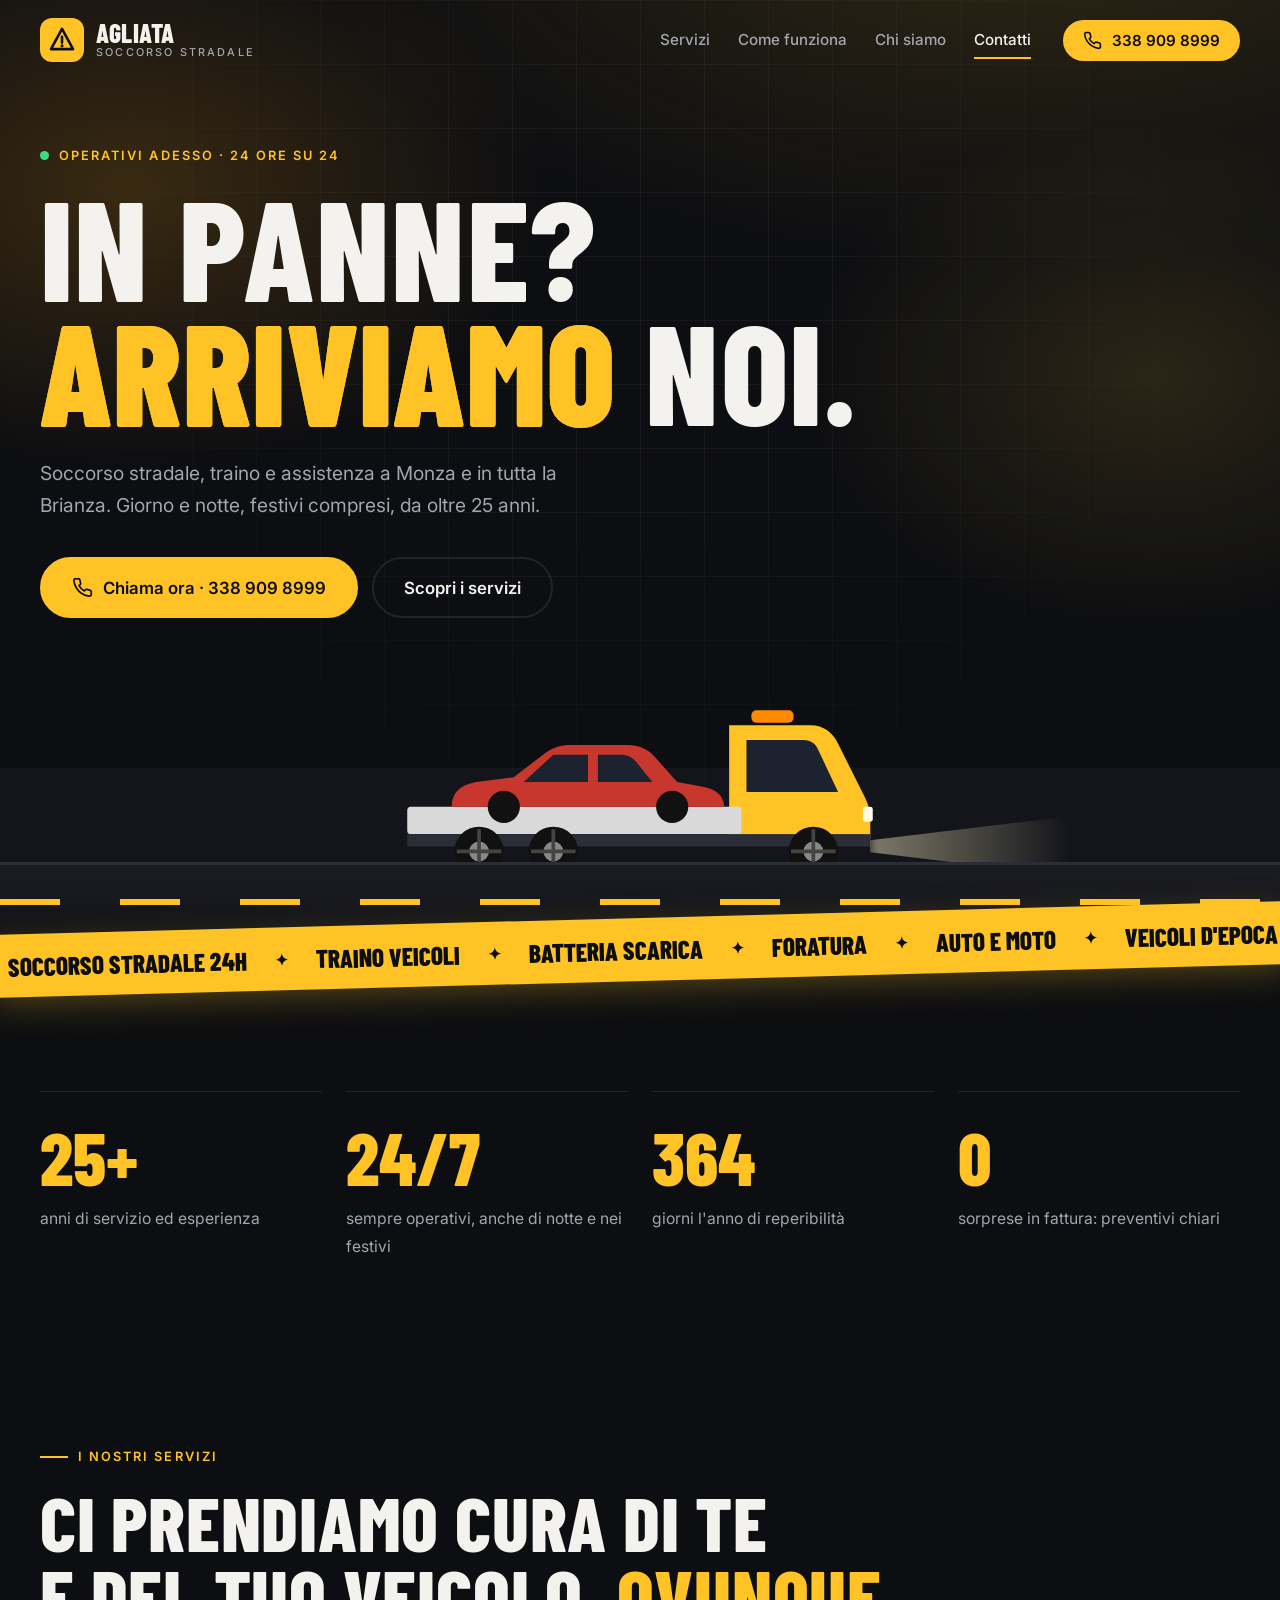
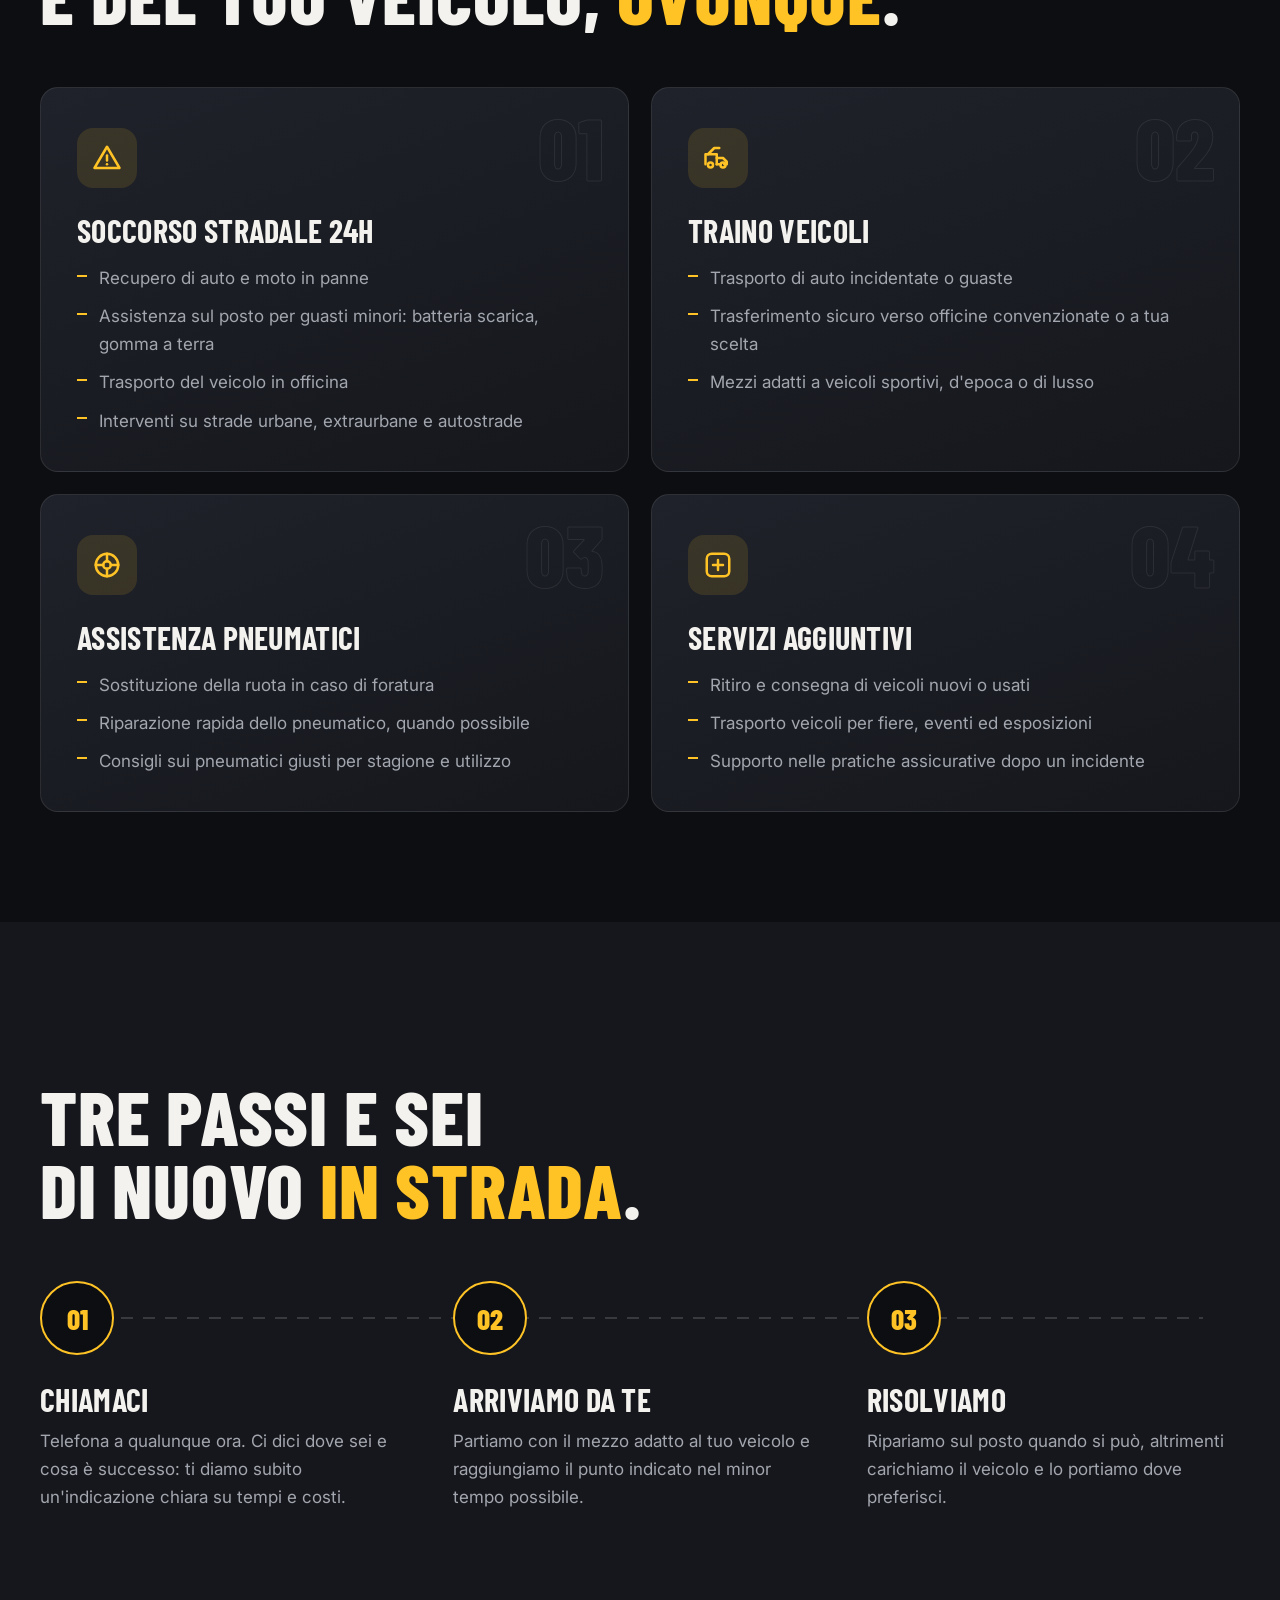
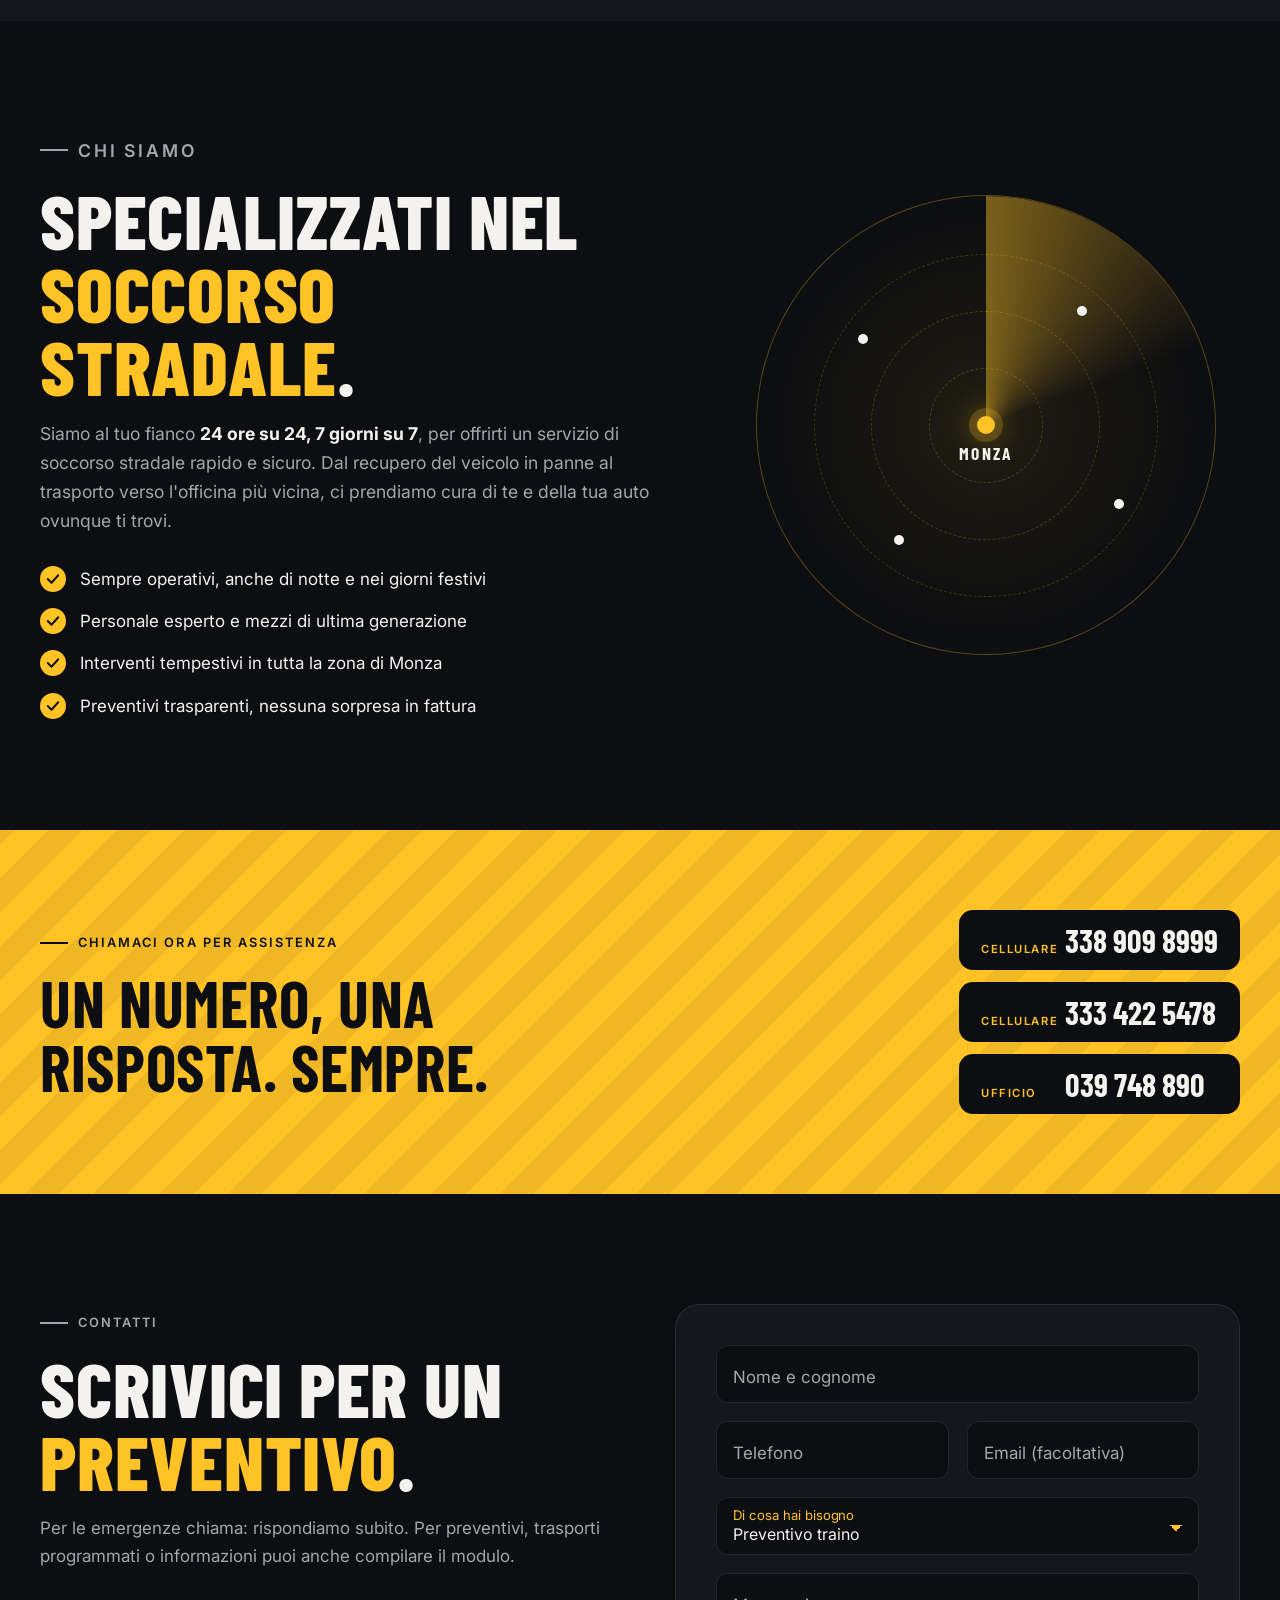
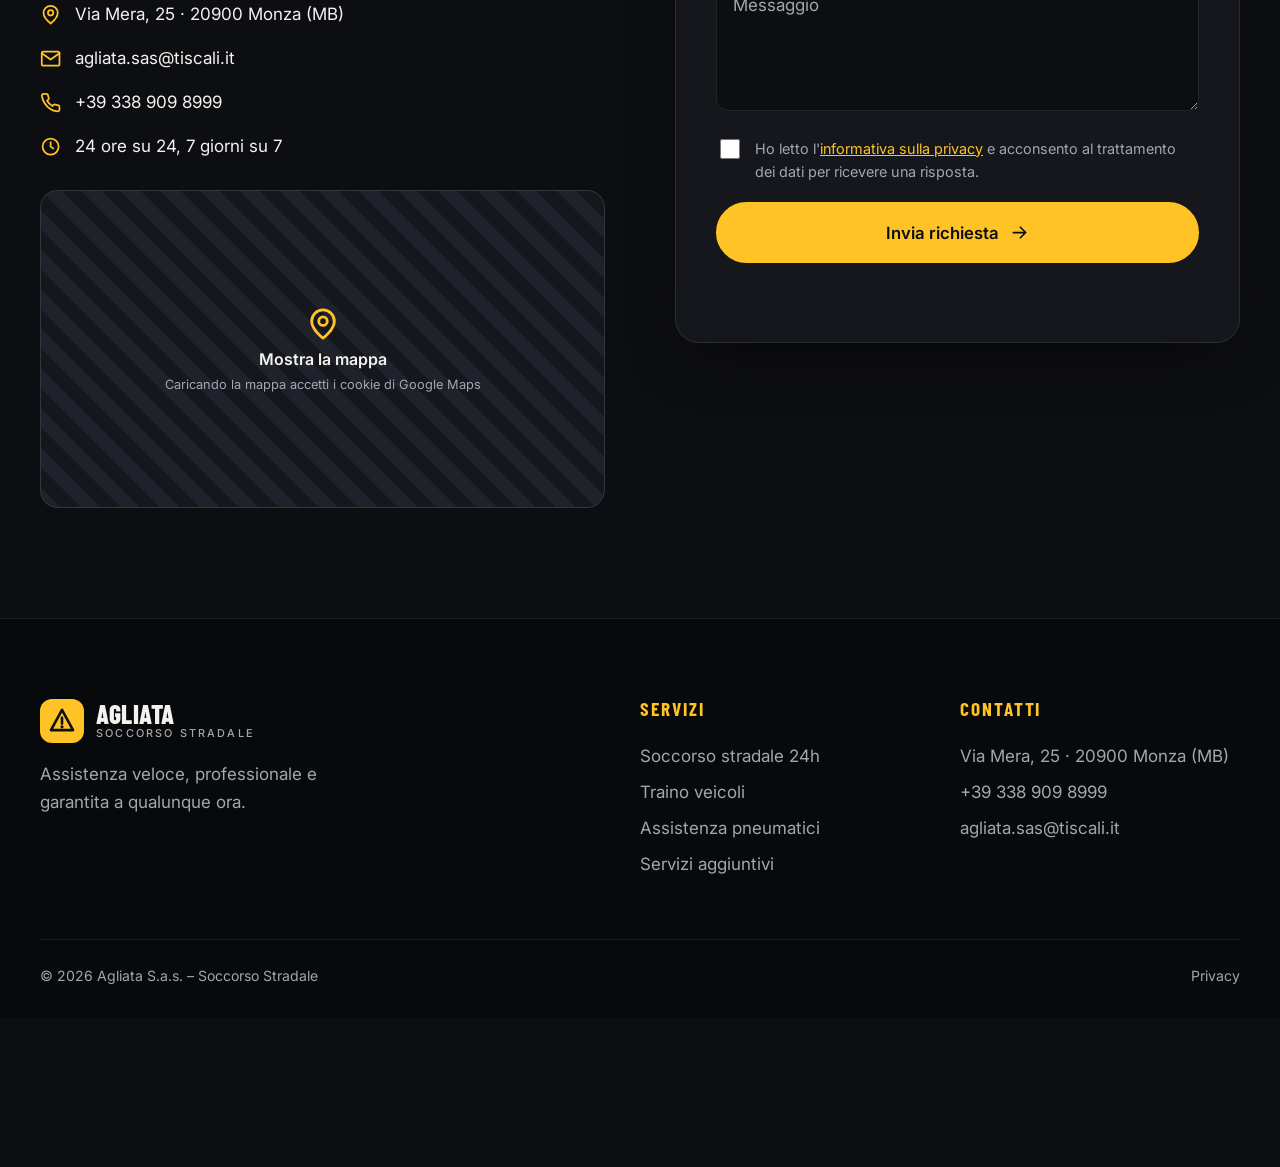
==== index.html @ 39fc3612 "Nuovo sito Agliata Soccorso Stradale Pagina unica in HTML/CSS/JS con animazioni, informativa privacy" ====
<!doctype html>
<html lang="it">
<head>
  <meta charset="utf-8">
  <meta name="viewport" content="width=device-width, initial-scale=1">
  <title>Agliata Soccorso Stradale – Monza, 24 ore su 24</title>
  <meta name="description" content="Soccorso stradale, traino e assistenza veicoli a Monza e Brianza, 24 ore su 24, 7 giorni su 7. Oltre 25 anni di esperienza. Chiama il 338 909 8999.">
  <meta name="theme-color" content="#0d0e11">
  <meta property="og:title" content="Agliata Soccorso Stradale – Monza">
  <meta property="og:description" content="Soccorso stradale rapido e sicuro, 24 ore su 24, 7 giorni su 7.">
  <meta property="og:type" content="website">
  <link rel="icon" href="assets/img/favicon.svg" type="image/svg+xml">
  <link rel="preconnect" href="https://fonts.googleapis.com">
  <link rel="preconnect" href="https://fonts.gstatic.com" crossorigin>
  <link href="https://fonts.googleapis.com/css2?family=Barlow+Condensed:wght@600;700;800&family=Inter:wght@400;500;600&display=swap" rel="stylesheet">
  <link rel="stylesheet" href="assets/css/style.css">
  <script>document.documentElement.classList.add('js')</script>
  <script type="application/ld+json">
  {
    "@context": "https://schema.org",
    "@type": "AutomotiveBusiness",
    "name": "Agliata S.a.s. – Soccorso Stradale",
    "telephone": "+393389098999",
    "email": "agliata.sas@tiscali.it",
    "address": {
      "@type": "PostalAddress",
      "streetAddress": "Via Mera, 25",
      "postalCode": "20900",
      "addressLocality": "Monza",
      "addressRegion": "MB",
      "addressCountry": "IT"
    },
    "openingHours": "Mo-Su 00:00-23:59",
    "areaServed": "Monza e Brianza"
  }
  </script>
</head>
<body>

<a class="salta" href="#contenuto">Vai al contenuto</a>

<!-- Intestazione -->
<header class="testata" id="testata">
  <div class="contenitore testata__riga">
    <a class="marchio" href="#inizio" aria-label="Agliata Soccorso Stradale, torna all'inizio">
      <span class="marchio__segno" aria-hidden="true">
        <svg viewBox="0 0 40 40"><path d="M20 3 37 34H3Z" fill="none" stroke="currentColor" stroke-width="4" stroke-linejoin="round"/><path d="M20 15v9" stroke="currentColor" stroke-width="4" stroke-linecap="round"/><circle cx="20" cy="29" r="2.4" fill="currentColor"/></svg>
      </span>
      <span class="marchio__testo">Agliata<small>Soccorso Stradale</small></span>
    </a>

    <nav class="menu" id="menu" aria-label="Menu principale">
      <a href="#servizi">Servizi</a>
      <a href="#come-funziona">Come funziona</a>
      <a href="#chi-siamo">Chi siamo</a>
      <a href="#contatti">Contatti</a>
    </nav>

    <a class="pulsante pulsante--piccolo testata__chiama" href="tel:+393389098999">
      <svg class="icona" aria-hidden="true"><use href="#i-telefono"/></svg>
      <span>338 909 8999</span>
    </a>

    <button class="hamburger" id="hamburger" aria-label="Apri il menu" aria-expanded="false" aria-controls="menu">
      <span></span><span></span><span></span>
    </button>
  </div>
</header>

<main id="contenuto">

  <!-- Apertura -->
  <section class="apertura" id="inizio">
    <div class="apertura__luci" aria-hidden="true"></div>
    <div class="apertura__griglia" aria-hidden="true"></div>

    <div class="contenitore apertura__contenuto">
      <p class="etichetta rivela"><span class="pallino"></span> Operativi adesso · 24 ore su 24</p>
      <h1 class="apertura__titolo">
        <span class="riga rivela">In panne?</span>
        <span class="riga rivela"><em>Arriviamo</em> noi.</span>
      </h1>
      <p class="apertura__testo rivela">Soccorso stradale, traino e assistenza a Monza e in tutta la Brianza.
        Giorno e notte, festivi compresi, da oltre 25 anni.</p>
      <div class="apertura__azioni rivela">
        <a class="pulsante pulsante--grande pulsante--pulsa" href="tel:+393389098999">
          <svg class="icona" aria-hidden="true"><use href="#i-telefono"/></svg>
          Chiama ora · 338 909 8999
        </a>
        <a class="pulsante pulsante--contorno pulsante--grande" href="#servizi">Scopri i servizi</a>
      </div>
    </div>

    <!-- Scena animata: strada e carro attrezzi -->
    <div class="scena" aria-hidden="true">
      <div class="scena__skyline"></div>
      <div class="scena__camion">
        <svg viewBox="0 0 420 160" class="camion">
          <!-- lampeggiante -->
          <rect x="300" y="18" width="34" height="10" rx="4" class="camion__lampeggiante"/>
          <!-- cabina -->
          <path d="M282 30h66c10 0 18 6 22 15l22 44c3 6 4 12 4 18v15H282Z" class="camion__cabina"/>
          <path d="M296 42h46c6 0 10 3 12 8l16 34h-74Z" class="camion__vetro"/>
          <!-- pianale -->
          <rect x="22" y="96" width="270" height="22" rx="3" class="camion__pianale"/>
          <rect x="22" y="118" width="374" height="10" class="camion__telaio"/>
          <!-- auto caricata -->
          <g class="camion__auto">
            <path d="M58 96c0-12 8-18 20-20l30-4 26-20c6-4 12-6 20-6h46c10 0 18 4 24 12l16 18 22 4c10 2 16 8 16 16Z" class="auto__corpo"/>
            <path d="M140 54h28v22h-52Zm36 0h18c6 0 10 2 14 7l12 15h-44Z" class="auto__vetro"/>
            <circle cx="100" cy="96" r="13" class="auto__ruota"/>
            <circle cx="236" cy="96" r="13" class="auto__ruota"/>
          </g>
          <!-- ruote -->
          <g class="ruota" style="transform-origin:80px 132px"><circle cx="80" cy="132" r="20"/><circle cx="80" cy="132" r="8" class="ruota__mozzo"/><path d="M80 114v36M62 132h36" class="ruota__raggi"/></g>
          <g class="ruota" style="transform-origin:140px 132px"><circle cx="140" cy="132" r="20"/><circle cx="140" cy="132" r="8" class="ruota__mozzo"/><path d="M140 114v36M122 132h36" class="ruota__raggi"/></g>
          <g class="ruota" style="transform-origin:350px 132px"><circle cx="350" cy="132" r="20"/><circle cx="350" cy="132" r="8" class="ruota__mozzo"/><path d="M350 114v36M332 132h36" class="ruota__raggi"/></g>
          <!-- faro -->
          <rect x="390" y="96" width="8" height="12" rx="2" class="camion__faro"/>
        </svg>
        <div class="camion__fascio"></div>
      </div>
      <div class="scena__strada"><div class="scena__mezzeria"></div></div>
    </div>
  </section>

  <!-- Nastro scorrevole -->
  <div class="nastro" aria-hidden="true">
    <div class="nastro__traccia">
      <span>Soccorso stradale 24h</span><span>Traino veicoli</span><span>Batteria scarica</span><span>Foratura</span><span>Auto e moto</span><span>Veicoli d'epoca</span><span>Pratiche assicurative</span><span>Monza e Brianza</span>
      <span>Soccorso stradale 24h</span><span>Traino veicoli</span><span>Batteria scarica</span><span>Foratura</span><span>Auto e moto</span><span>Veicoli d'epoca</span><span>Pratiche assicurative</span><span>Monza e Brianza</span>
    </div>
  </div>

  <!-- Numeri -->
  <section class="numeri">
    <div class="contenitore numeri__griglia">
      <div class="numero rivela">
        <strong><span data-conta="25">0</span>+</strong>
        <span>anni di servizio ed esperienza</span>
      </div>
      <div class="numero rivela">
        <strong>24/7</strong>
        <span>sempre operativi, anche di notte e nei festivi</span>
      </div>
      <div class="numero rivela">
        <strong><span data-conta="365">0</span></strong>
        <span>giorni l'anno di reperibilità</span>
      </div>
      <div class="numero rivela">
        <strong>0</strong>
        <span>sorprese in fattura: preventivi chiari</span>
      </div>
    </div>
  </section>

  <!-- Servizi -->
  <section class="sezione" id="servizi">
    <div class="contenitore">
      <div class="sezione__intestazione">
        <p class="etichetta rivela">I nostri servizi</p>
        <h2 class="sezione__titolo rivela">Ci prendiamo cura di te<br>e del tuo veicolo, <em>ovunque</em>.</h2>
      </div>

      <div class="servizi">
        <article class="servizio rivela" data-inclina>
          <div class="servizio__icona"><svg class="icona" aria-hidden="true"><use href="#i-soccorso"/></svg></div>
          <h3>Soccorso stradale 24h</h3>
          <ul>
            <li>Recupero di auto e moto in panne</li>
            <li>Assistenza sul posto per guasti minori: batteria scarica, gomma a terra</li>
            <li>Trasporto del veicolo in officina</li>
            <li>Interventi su strade urbane, extraurbane e autostrade</li>
          </ul>
          <span class="servizio__numero">01</span>
        </article>

        <article class="servizio rivela" data-inclina>
          <div class="servizio__icona"><svg class="icona" aria-hidden="true"><use href="#i-traino"/></svg></div>
          <h3>Traino veicoli</h3>
          <ul>
            <li>Trasporto di auto incidentate o guaste</li>
            <li>Trasferimento sicuro verso officine convenzionate o a tua scelta</li>
            <li>Mezzi adatti a veicoli sportivi, d'epoca o di lusso</li>
          </ul>
          <span class="servizio__numero">02</span>
        </article>

        <article class="servizio rivela" data-inclina>
          <div class="servizio__icona"><svg class="icona" aria-hidden="true"><use href="#i-ruota"/></svg></div>
          <h3>Assistenza pneumatici</h3>
          <ul>
            <li>Sostituzione della ruota in caso di foratura</li>
            <li>Riparazione rapida dello pneumatico, quando possibile</li>
            <li>Consigli sui pneumatici giusti per stagione e utilizzo</li>
          </ul>
          <span class="servizio__numero">03</span>
        </article>

        <article class="servizio rivela" data-inclina>
          <div class="servizio__icona"><svg class="icona" aria-hidden="true"><use href="#i-plus"/></svg></div>
          <h3>Servizi aggiuntivi</h3>
          <ul>
            <li>Ritiro e consegna di veicoli nuovi o usati</li>
            <li>Trasporto veicoli per fiere, eventi ed esposizioni</li>
            <li>Supporto nelle pratiche assicurative dopo un incidente</li>
          </ul>
          <span class="servizio__numero">04</span>
        </article>
      </div>
    </div>
  </section>

  <!-- Come funziona -->
  <section class="sezione sezione--scura" id="come-funziona">
    <div class="contenitore">
      <div class="sezione__intestazione">
        <p class="etichetta rivela">Come funziona</p>
        <h2 class="sezione__titolo rivela">Tre passi e sei<br>di nuovo <em>in strada</em>.</h2>
      </div>

      <ol class="passi">
        <li class="passo rivela">
          <span class="passo__numero">01</span>
          <h3>Chiamaci</h3>
          <p>Telefona a qualunque ora. Ci dici dove sei e cosa è successo: ti diamo subito un'indicazione chiara su tempi e costi.</p>
        </li>
        <li class="passo rivela">
          <span class="passo__numero">02</span>
          <h3>Arriviamo da te</h3>
          <p>Partiamo con il mezzo adatto al tuo veicolo e raggiungiamo il punto indicato nel minor tempo possibile.</p>
        </li>
        <li class="passo rivela">
          <span class="passo__numero">03</span>
          <h3>Risolviamo</h3>
          <p>Ripariamo sul posto quando si può, altrimenti carichiamo il veicolo e lo portiamo dove preferisci.</p>
        </li>
      </ol>
    </div>
  </section>

  <!-- Chi siamo -->
  <section class="sezione" id="chi-siamo">
    <div class="contenitore chi">
      <div class="chi__testo">
        <p class="etichetta rivela">Chi siamo</p>
        <h2 class="sezione__titolo rivela">Specializzati nel<br><em>soccorso stradale</em>.</h2>
        <p class="rivela">Siamo al tuo fianco <strong>24 ore su 24, 7 giorni su 7</strong>, per offrirti un servizio di soccorso stradale
          rapido e sicuro. Dal recupero del veicolo in panne al trasporto verso l'officina più vicina, ci prendiamo cura di te
          e della tua auto ovunque ti trovi.</p>
        <ul class="punti rivela">
          <li><svg class="icona" aria-hidden="true"><use href="#i-spunta"/></svg> Sempre operativi, anche di notte e nei giorni festivi</li>
          <li><svg class="icona" aria-hidden="true"><use href="#i-spunta"/></svg> Personale esperto e mezzi di ultima generazione</li>
          <li><svg class="icona" aria-hidden="true"><use href="#i-spunta"/></svg> Interventi tempestivi in tutta la zona di Monza</li>
          <li><svg class="icona" aria-hidden="true"><use href="#i-spunta"/></svg> Preventivi trasparenti, nessuna sorpresa in fattura</li>
        </ul>
      </div>

      <div class="chi__radar rivela" aria-hidden="true">
        <div class="radar">
          <div class="radar__cerchio"></div>
          <div class="radar__cerchio"></div>
          <div class="radar__cerchio"></div>
          <div class="radar__fascio"></div>
          <div class="radar__centro"><span>Monza</span></div>
          <span class="radar__punto" style="--x:22%;--y:30%"></span>
          <span class="radar__punto" style="--x:70%;--y:24%"></span>
          <span class="radar__punto" style="--x:78%;--y:66%"></span>
          <span class="radar__punto" style="--x:30%;--y:74%"></span>
        </div>
      </div>
    </div>
  </section>

  <!-- Chiamata -->
  <section class="chiamata">
    <div class="contenitore chiamata__riga">
      <div>
        <p class="etichetta etichetta--scura">Chiamaci ora per assistenza</p>
        <h2 class="chiamata__titolo">Un numero, una risposta. Sempre.</h2>
      </div>
      <div class="chiamata__numeri">
        <a href="tel:+393389098999"><small>Cellulare</small>338 909 8999</a>
        <a href="tel:+393334225478"><small>Cellulare</small>333 422 5478</a>
        <a href="tel:+39039748890"><small>Ufficio</small>039 748 890</a>
      </div>
    </div>
  </section>

  <!-- Contatti -->
  <section class="sezione" id="contatti">
    <div class="contenitore contatti">
      <div class="contatti__info">
        <p class="etichetta rivela">Contatti</p>
        <h2 class="sezione__titolo rivela">Scrivici per un<br><em>preventivo</em>.</h2>
        <p class="rivela">Per le emergenze chiama: rispondiamo subito. Per preventivi, trasporti programmati o informazioni puoi anche
          compilare il modulo.</p>

        <ul class="recapiti rivela">
          <li><svg class="icona" aria-hidden="true"><use href="#i-luogo"/></svg><span>Via Mera, 25 · 20900 Monza (MB)</span></li>
          <li><svg class="icona" aria-hidden="true"><use href="#i-posta"/></svg><a href="mailto:agliata.sas@tiscali.it">agliata.sas@tiscali.it</a></li>
          <li><svg class="icona" aria-hidden="true"><use href="#i-telefono"/></svg><a href="tel:+393389098999">+39 338 909 8999</a></li>
          <li><svg class="icona" aria-hidden="true"><use href="#i-orologio"/></svg><span>24 ore su 24, 7 giorni su 7</span></li>
        </ul>

        <div class="mappa rivela" id="mappa">
          <button class="mappa__carica" type="button" data-src="https://www.google.com/maps?q=Via+Mera+25,+20900+Monza+MB&output=embed">
            <svg class="icona" aria-hidden="true"><use href="#i-luogo"/></svg>
            Mostra la mappa
            <small>Caricando la mappa accetti i cookie di Google Maps</small>
          </button>
        </div>
      </div>

      <form class="modulo rivela" id="modulo" action="invia.php" method="post" novalidate>
        <div class="campo">
          <input id="nome" name="nome" type="text" autocomplete="name" placeholder=" " required maxlength="100">
          <label for="nome">Nome e cognome</label>
        </div>
        <div class="campo-doppio">
          <div class="campo">
            <input id="telefono" name="telefono" type="tel" autocomplete="tel" placeholder=" " required maxlength="30">
            <label for="telefono">Telefono</label>
          </div>
          <div class="campo">
            <input id="email" name="email" type="email" autocomplete="email" placeholder=" " maxlength="150">
            <label for="email">Email (facoltativa)</label>
          </div>
        </div>
        <div class="campo">
          <select id="servizio" name="servizio">
            <option>Preventivo traino</option>
            <option>Trasporto programmato</option>
            <option>Trasporto per fiere o eventi</option>
            <option>Pratiche assicurative</option>
            <option>Altro</option>
          </select>
          <label for="servizio" class="fissa">Di cosa hai bisogno</label>
        </div>
        <div class="campo">
          <textarea id="messaggio" name="messaggio" rows="5" placeholder=" " required maxlength="3000"></textarea>
          <label for="messaggio">Messaggio</label>
        </div>
        <!-- campo trappola per i bot: resta vuoto -->
        <div class="trappola" aria-hidden="true">
          <label for="sito">Sito</label>
          <input id="sito" name="sito" type="text" tabindex="-1" autocomplete="off">
        </div>
        <label class="consenso">
          <input type="checkbox" name="privacy" value="1" required>
          <span>Ho letto l'<a href="privacy.html">informativa sulla privacy</a> e acconsento al trattamento dei dati per ricevere una risposta.</span>
        </label>
        <button class="pulsante pulsante--grande pulsante--pieno" type="submit">
          <span class="pulsante__testo">Invia richiesta</span>
          <svg class="icona" aria-hidden="true"><use href="#i-freccia"/></svg>
        </button>
        <p class="modulo__esito" id="esito" role="status" aria-live="polite"></p>
      </form>
    </div>
  </section>

</main>

<!-- Piè di pagina -->
<footer class="piede">
  <div class="contenitore piede__griglia">
    <div>
      <a class="marchio" href="#inizio">
        <span class="marchio__segno" aria-hidden="true">
          <svg viewBox="0 0 40 40"><path d="M20 3 37 34H3Z" fill="none" stroke="currentColor" stroke-width="4" stroke-linejoin="round"/><path d="M20 15v9" stroke="currentColor" stroke-width="4" stroke-linecap="round"/><circle cx="20" cy="29" r="2.4" fill="currentColor"/></svg>
        </span>
        <span class="marchio__testo">Agliata<small>Soccorso Stradale</small></span>
      </a>
      <p>Assistenza veloce, professionale e garantita a qualunque ora.</p>
    </div>
    <div>
      <h4>Servizi</h4>
      <a href="#servizi">Soccorso stradale 24h</a>
      <a href="#servizi">Traino veicoli</a>
      <a href="#servizi">Assistenza pneumatici</a>
      <a href="#servizi">Servizi aggiuntivi</a>
    </div>
    <div>
      <h4>Contatti</h4>
      <span>Via Mera, 25 · 20900 Monza (MB)</span>
      <a href="tel:+393389098999">+39 338 909 8999</a>
      <a href="mailto:agliata.sas@tiscali.it">agliata.sas@tiscali.it</a>
    </div>
  </div>
  <div class="contenitore piede__fondo">
    <span>© <span id="anno">2026</span> Agliata S.a.s. – Soccorso Stradale</span>
    <a href="privacy.html">Privacy</a>
  </div>
</footer>

<!-- Barra di chiamata fissa su telefono -->
<a class="barra-chiama" href="tel:+393389098999">
  <svg class="icona" aria-hidden="true"><use href="#i-telefono"/></svg>
  Chiama subito il soccorso
</a>

<!-- Icone -->
<svg xmlns="http://www.w3.org/2000/svg" hidden>
  <symbol id="i-telefono" viewBox="0 0 24 24"><path fill="none" stroke="currentColor" stroke-width="2" stroke-linecap="round" stroke-linejoin="round" d="M22 16.9v3a2 2 0 0 1-2.2 2 19.8 19.8 0 0 1-8.6-3.1 19.5 19.5 0 0 1-6-6A19.8 19.8 0 0 1 2.1 4.2 2 2 0 0 1 4.1 2h3a2 2 0 0 1 2 1.7c.1 1 .4 1.9.7 2.8a2 2 0 0 1-.5 2.1L8 9.9a16 16 0 0 0 6 6l1.3-1.3a2 2 0 0 1 2.1-.4c.9.3 1.8.6 2.8.7a2 2 0 0 1 1.7 2Z"/></symbol>
  <symbol id="i-soccorso" viewBox="0 0 24 24"><g fill="none" stroke="currentColor" stroke-width="2" stroke-linecap="round" stroke-linejoin="round"><path d="M12 3 22 20H2Z"/><path d="M12 10v4"/><path d="M12 17h.01"/></g></symbol>
  <symbol id="i-traino" viewBox="0 0 24 24"><g fill="none" stroke="currentColor" stroke-width="2" stroke-linecap="round" stroke-linejoin="round"><path d="M2 17V9h9v8"/><path d="M11 12h5l3 3v2h-2"/><path d="M11 17h3"/><circle cx="6" cy="17.5" r="2"/><circle cx="16" cy="17.5" r="2"/><path d="M4 9 9 4h4"/></g></symbol>
  <symbol id="i-ruota" viewBox="0 0 24 24"><g fill="none" stroke="currentColor" stroke-width="2" stroke-linecap="round"><circle cx="12" cy="12" r="9"/><circle cx="12" cy="12" r="3"/><path d="M12 3v6M12 15v6M3 12h6M15 12h6"/></g></symbol>
  <symbol id="i-plus" viewBox="0 0 24 24"><g fill="none" stroke="currentColor" stroke-width="2" stroke-linecap="round"><rect x="3" y="3" width="18" height="18" rx="4"/><path d="M12 8v8M8 12h8"/></g></symbol>
  <symbol id="i-spunta" viewBox="0 0 24 24"><path fill="none" stroke="currentColor" stroke-width="2.5" stroke-linecap="round" stroke-linejoin="round" d="m5 12 5 5 9-10"/></symbol>
  <symbol id="i-luogo" viewBox="0 0 24 24"><g fill="none" stroke="currentColor" stroke-width="2" stroke-linecap="round" stroke-linejoin="round"><path d="M20 10c0 6-8 12-8 12S4 16 4 10a8 8 0 0 1 16 0Z"/><circle cx="12" cy="10" r="3"/></g></symbol>
  <symbol id="i-posta" viewBox="0 0 24 24"><g fill="none" stroke="currentColor" stroke-width="2" stroke-linecap="round" stroke-linejoin="round"><rect x="2" y="4" width="20" height="16" rx="2"/><path d="m22 6-10 7L2 6"/></g></symbol>
  <symbol id="i-orologio" viewBox="0 0 24 24"><g fill="none" stroke="currentColor" stroke-width="2" stroke-linecap="round"><circle cx="12" cy="12" r="9"/><path d="M12 7v5l3 2"/></g></symbol>
  <symbol id="i-freccia" viewBox="0 0 24 24"><path fill="none" stroke="currentColor" stroke-width="2" stroke-linecap="round" stroke-linejoin="round" d="M5 12h14m-6-6 6 6-6 6"/></symbol>
</svg>

<script src="assets/js/main.js" defer></script>
</body>
</html>
---- assets/css/style.css ----
/* ==========================================================================
   Agliata Soccorso Stradale – stili
   ========================================================================== */

:root {
  --giallo: #ffc326;
  --giallo-scuro: #e6a800;
  --asfalto: #0d0e11;
  --asfalto-2: #15171c;
  --asfalto-3: #1f222a;
  --bordo: rgba(255, 255, 255, .09);
  --testo: #f3f2ee;
  --testo-tenue: #a3a6ae;
  --chiaro: #f6f4ee;
  --scuro-testo: #17181c;

  --titoli: "Barlow Condensed", "Arial Narrow", sans-serif;
  --corpo: "Inter", system-ui, -apple-system, "Segoe UI", sans-serif;

  --larghezza: 1200px;
  --raggio: 18px;
  --ombra: 0 20px 60px -20px rgba(0, 0, 0, .6);
  --curva: cubic-bezier(.2, .8, .2, 1);
}

*, *::before, *::after { box-sizing: border-box; }

html { scroll-behavior: smooth; scroll-padding-top: 90px; }

body {
  margin: 0;
  background: var(--asfalto);
  color: var(--testo);
  font-family: var(--corpo);
  font-size: 1.0625rem;
  line-height: 1.65;
  -webkit-font-smoothing: antialiased;
  overflow-x: hidden;
}

img, svg { display: block; max-width: 100%; }
a { color: inherit; }
h1, h2, h3, h4 { font-family: var(--titoli); line-height: 1; margin: 0; letter-spacing: .01em; }
em { font-style: normal; color: var(--giallo); }
::selection { background: var(--giallo); color: var(--asfalto); }

.contenitore { width: min(100% - 32px, var(--larghezza)); margin-inline: auto; }

.icona { width: 1.25em; height: 1.25em; flex: none; }

.salta {
  position: absolute; left: 16px; top: -60px; z-index: 100;
  background: var(--giallo); color: var(--asfalto); padding: 10px 16px; border-radius: 8px; font-weight: 600;
}
.salta:focus { top: 16px; }

:focus-visible { outline: 3px solid var(--giallo); outline-offset: 3px; border-radius: 6px; }

/* --- Etichette e pulsanti ------------------------------------------------ */

.etichetta {
  display: inline-flex; align-items: center; gap: 10px;
  margin: 0 0 18px;
  font-size: .8rem; font-weight: 600; letter-spacing: .16em; text-transform: uppercase;
  color: var(--giallo);
}
.etichetta::before { content: ""; width: 28px; height: 2px; background: currentColor; }
.etichetta--scura { color: var(--asfalto); }
.apertura .etichetta::before { display: none; }

.pallino {
  width: 9px; height: 9px; border-radius: 50%; background: #3ddc84;
  box-shadow: 0 0 0 0 rgba(61, 220, 132, .7);
  animation: battito 1.8s infinite;
}
@keyframes battito {
  70% { box-shadow: 0 0 0 10px rgba(61, 220, 132, 0); }
  100% { box-shadow: 0 0 0 0 rgba(61, 220, 132, 0); }
}

.pulsante {
  position: relative; isolation: isolate; overflow: hidden;
  display: inline-flex; align-items: center; justify-content: center; gap: 10px;
  padding: 14px 24px; border: 2px solid var(--giallo); border-radius: 999px;
  background: var(--giallo); color: var(--asfalto);
  font: 600 1rem var(--corpo); text-decoration: none; cursor: pointer;
  transition: transform .3s var(--curva), box-shadow .3s var(--curva), color .3s;
}
.pulsante::after {
  content: ""; position: absolute; inset: 0; z-index: -1;
  background: #fff; transform: translateX(-101%); transition: transform .45s var(--curva);
}
.pulsante:hover { transform: translateY(-2px); box-shadow: 0 14px 30px -10px rgba(255, 195, 38, .55); }
.pulsante:hover::after { transform: none; }
.pulsante--piccolo { padding: 9px 18px; font-size: .95rem; }
.pulsante--grande { padding: 18px 30px; font-size: 1.05rem; }
.pulsante--contorno { background: transparent; color: var(--testo); border-color: var(--bordo); }
.pulsante--contorno::after { background: var(--giallo); }
.pulsante--contorno:hover { color: var(--asfalto); border-color: var(--giallo); }
.pulsante--pieno { width: 100%; }
.pulsante--pulsa { animation: anello 2.4s infinite; }
@keyframes anello {
  0% { box-shadow: 0 0 0 0 rgba(255, 195, 38, .55); }
  70%, 100% { box-shadow: 0 0 0 18px rgba(255, 195, 38, 0); }
}

/* --- Intestazione ------------------------------------------------------- */

.testata {
  position: fixed; inset: 0 0 auto; z-index: 50;
  padding: 18px 0;
  transition: background .4s, padding .4s, border-color .4s;
  border-bottom: 1px solid transparent;
}
.testata.compatta {
  padding: 10px 0;
  background: rgba(13, 14, 17, .78);
  backdrop-filter: blur(14px) saturate(160%);
  -webkit-backdrop-filter: blur(14px) saturate(160%);
  border-color: var(--bordo);
}
.testata__riga { display: flex; align-items: center; gap: 32px; }

.marchio { display: inline-flex; align-items: center; gap: 12px; text-decoration: none; }
.marchio__segno {
  display: grid; place-items: center;
  width: 44px; height: 44px; border-radius: 12px;
  background: var(--giallo); color: var(--asfalto);
}
.marchio__segno svg { width: 26px; height: 26px; }
.marchio__testo {
  font: 800 1.6rem/1 var(--titoli); text-transform: uppercase; letter-spacing: .02em;
}
.marchio__testo small {
  display: block; font: 500 .68rem/1.4 var(--corpo); letter-spacing: .2em; color: var(--testo-tenue);
}

.menu { display: flex; gap: 28px; margin-left: auto; }
.menu a {
  position: relative; text-decoration: none; font-weight: 500; font-size: .95rem; color: var(--testo-tenue);
  transition: color .25s;
}
.menu a::after {
  content: ""; position: absolute; left: 0; right: 0; bottom: -6px; height: 2px;
  background: var(--giallo); transform: scaleX(0); transform-origin: right; transition: transform .35s var(--curva);
}
.menu a:hover, .menu a.attivo { color: var(--testo); }
.menu a:hover::after, .menu a.attivo::after { transform: scaleX(1); transform-origin: left; }

.hamburger { display: none; }

/* --- Apertura ----------------------------------------------------------- */

.apertura {
  position: relative; min-height: 100svh; overflow: hidden;
  display: flex; flex-direction: column; justify-content: center;
  padding: 140px 0 0;
  background: radial-gradient(1200px 600px at 80% -10%, rgba(255, 195, 38, .14), transparent 60%), var(--asfalto);
}

/* luci di emergenza che si riflettono sul fondo */
.apertura__luci {
  position: absolute; inset: 0; pointer-events: none;
  background:
    radial-gradient(600px 400px at 10% 20%, rgba(255, 160, 0, .18), transparent 70%),
    radial-gradient(500px 360px at 90% 40%, rgba(255, 195, 38, .12), transparent 70%);
  animation: lampeggio 1.6s steps(1) infinite;
  mix-blend-mode: screen;
}
@keyframes lampeggio {
  0% { opacity: 1; }
  25% { opacity: .35; }
  50% { opacity: .9; }
  75% { opacity: .25; }
}

.apertura__griglia {
  position: absolute; inset: 0; pointer-events: none; opacity: .5;
  background-image:
    linear-gradient(var(--bordo) 1px, transparent 1px),
    linear-gradient(90deg, var(--bordo) 1px, transparent 1px);
  background-size: 64px 64px;
  mask-image: radial-gradient(ellipse at 50% 30%, #000 20%, transparent 70%);
  -webkit-mask-image: radial-gradient(ellipse at 50% 30%, #000 20%, transparent 70%);
}

.apertura__contenuto { position: relative; z-index: 2; }

.apertura__titolo {
  font-size: clamp(3.6rem, 11vw, 9.5rem); font-weight: 800; text-transform: uppercase; line-height: .88;
  margin-bottom: 26px;
}
.apertura__titolo .riga { display: block; }
.apertura__titolo em {
  color: transparent; -webkit-text-stroke: 2px var(--giallo);
  background: linear-gradient(90deg, var(--giallo) 0 50%, transparent 50%) 100% 0 / 200% 100% no-repeat;
  -webkit-background-clip: text; background-clip: text;
  animation: riempi 1.2s 1s var(--curva) forwards;
}
@keyframes riempi { to { background-position: 0 0; } }

.apertura__testo { max-width: 560px; font-size: 1.2rem; color: var(--testo-tenue); margin: 0 0 36px; }
.apertura__azioni { display: flex; flex-wrap: wrap; gap: 14px; }

/* scena con strada e camion */
.scena { position: relative; height: 260px; margin-top: 60px; }
.scena__skyline {
  position: absolute; left: 0; right: 0; bottom: 70px; height: 120px; opacity: .25;
  background:
    linear-gradient(to top, #2a2d36 0 100%) 0 100% / 60px 70px repeat-x,
    linear-gradient(to top, #2a2d36 0 100%) 30px 100% / 90px 40px repeat-x,
    linear-gradient(to top, #2a2d36 0 100%) 70px 100% / 130px 100px repeat-x;
  animation: scorri-skyline 40s linear infinite;
}
@keyframes scorri-skyline { to { background-position: -600px 100%, -570px 100%, -1230px 100%; } }

.scena__strada {
  position: absolute; left: 0; right: 0; bottom: 0; height: 76px;
  background: linear-gradient(#1b1d23, #121318);
  border-top: 3px solid #2b2e37;
}
.scena__mezzeria {
  position: absolute; left: 0; right: 0; top: 50%; height: 6px; transform: translateY(-50%);
  background: repeating-linear-gradient(90deg, var(--giallo) 0 60px, transparent 60px 120px);
  animation: mezzeria .6s linear infinite;
}
@keyframes mezzeria { to { background-position: -120px 0; } }

.scena__camion {
  position: absolute; bottom: 52px; left: 50%; width: min(520px, 80vw);
  transform: translateX(-140vw);
  animation: arrivo 2.6s .4s var(--curva) forwards;
}
.scena__camion .camion { animation: sobbalzo .5s ease-in-out infinite alternate; }
@keyframes arrivo { to { transform: translateX(-50%); } }
@keyframes sobbalzo { to { transform: translateY(-2px); } }

.camion__cabina { fill: var(--giallo); }
.camion__vetro { fill: #1c2230; }
.camion__pianale { fill: #d9d9d9; }
.camion__telaio { fill: #2b2e37; }
.camion__faro { fill: #fffbe6; }
.camion__lampeggiante { fill: #ff8a00; animation: lampeggiante .5s steps(1) infinite; }
@keyframes lampeggiante { 50% { fill: #ffd76a; filter: drop-shadow(0 0 12px #ffb300); } }
.auto__corpo { fill: #c8372d; }
.auto__vetro { fill: #1c2230; }
.auto__ruota { fill: #111; }
.ruota { animation: gira .5s linear infinite; }
.ruota circle { fill: #111; }
.ruota .ruota__mozzo { fill: #888; }
.ruota__raggi { stroke: #444; stroke-width: 3; }
@keyframes gira { to { transform: rotate(360deg); } }

.camion__fascio {
  position: absolute; right: -170px; bottom: 10px; width: 200px; height: 60px;
  background: linear-gradient(90deg, rgba(255, 245, 200, .45), transparent);
  clip-path: polygon(0 40%, 100% 0, 100% 100%, 0 60%);
  filter: blur(4px);
}

/* --- Nastro ------------------------------------------------------------- */

.nastro {
  overflow: hidden; background: var(--giallo); color: var(--asfalto);
  transform: rotate(-1.5deg); margin: -20px -20px 0; position: relative; z-index: 3;
  box-shadow: 0 10px 40px -10px rgba(255, 195, 38, .4);
}
.nastro__traccia { display: flex; width: max-content; animation: nastro 30s linear infinite; }
.nastro span {
  display: inline-flex; align-items: center; gap: 28px; padding: 16px 0 16px 28px;
  font: 800 1.6rem var(--titoli); text-transform: uppercase; white-space: nowrap;
}
.nastro span::after { content: "✦"; font-size: 1rem; }
@keyframes nastro { to { transform: translateX(-50%); } }

/* --- Numeri ------------------------------------------------------------- */

.numeri { padding: 110px 0 40px; }
.numeri__griglia { display: grid; grid-template-columns: repeat(4, 1fr); gap: 24px; }
.numero { padding: 28px 0; border-top: 1px solid var(--bordo); }
.numero strong {
  display: block; font: 800 clamp(3rem, 6vw, 4.6rem)/1 var(--titoli); color: var(--giallo); margin-bottom: 10px;
}
.numero > span { color: var(--testo-tenue); font-size: .98rem; }

/* --- Sezioni ------------------------------------------------------------ */

.sezione { padding: 110px 0; position: relative; }
.sezione--scura { background: var(--asfalto-2); }
.sezione__intestazione { margin-bottom: 56px; }
.sezione__titolo {
  font-size: clamp(2.6rem, 6vw, 4.8rem); font-weight: 800; text-transform: uppercase; line-height: .95;
}

/* servizi */
.servizi { display: grid; grid-template-columns: repeat(2, 1fr); gap: 22px; }
.servizio {
  position: relative; overflow: hidden;
  padding: 40px 36px 36px; border-radius: var(--raggio);
  background: linear-gradient(160deg, var(--asfalto-3), var(--asfalto-2));
  border: 1px solid var(--bordo);
  transition: border-color .4s, transform .25s ease-out;
  transform-style: preserve-3d;
}
.servizio::before {
  content: ""; position: absolute; inset: 0; pointer-events: none; opacity: 0; transition: opacity .4s;
  background: radial-gradient(400px circle at var(--mx, 50%) var(--my, 50%), rgba(255, 195, 38, .14), transparent 40%);
}
.servizio:hover { border-color: rgba(255, 195, 38, .4); }
.servizio:hover::before { opacity: 1; }
.servizio__icona {
  display: grid; place-items: center; width: 60px; height: 60px; margin-bottom: 26px;
  border-radius: 16px; background: rgba(255, 195, 38, .12); color: var(--giallo);
  transition: transform .5s var(--curva), background .4s, color .4s;
}
.servizio__icona .icona { width: 30px; height: 30px; }
.servizio:hover .servizio__icona { transform: rotate(-8deg) scale(1.08); background: var(--giallo); color: var(--asfalto); }
.servizio h3 { font-size: 2rem; text-transform: uppercase; margin-bottom: 18px; }
.servizio ul { list-style: none; margin: 0; padding: 0; display: grid; gap: 10px; color: var(--testo-tenue); }
.servizio li { padding-left: 22px; position: relative; }
.servizio li::before {
  content: ""; position: absolute; left: 0; top: .62em; width: 10px; height: 2px; background: var(--giallo);
}
.servizio__numero {
  position: absolute; right: 24px; top: 14px;
  font: 800 5.5rem/1 var(--titoli); color: transparent; -webkit-text-stroke: 1px rgba(255, 255, 255, .08);
}

/* passi */
.passi { list-style: none; margin: 0; padding: 0; display: grid; grid-template-columns: repeat(3, 1fr); gap: 40px; position: relative; z-index: 1; }
.passo__numero {
  display: grid; place-items: center; width: 74px; height: 74px; margin-bottom: 28px;
  border-radius: 50%; background: var(--asfalto); border: 2px solid var(--giallo);
  font: 800 1.8rem var(--titoli); color: var(--giallo);
}
.passo h3 { font-size: 2rem; text-transform: uppercase; margin-bottom: 12px; }
.passo p { color: var(--testo-tenue); margin: 0; }
.passi { --avanzamento: 0; }
.passi::before {
  content: ""; position: absolute; left: 37px; right: 37px; top: 36px; height: 2px; z-index: -1;
  background: repeating-linear-gradient(90deg, rgba(255, 255, 255, .15) 0 12px, transparent 12px 22px);
}
.passi::after {
  content: ""; position: absolute; left: 37px; right: 37px; top: 36px; height: 2px; z-index: -1;
  background: var(--giallo); transform-origin: left; transform: scaleX(var(--avanzamento));
}

/* chi siamo */
.chi { display: grid; grid-template-columns: 1.1fr .9fr; gap: 70px; align-items: center; }
.chi__testo > p { color: var(--testo-tenue); font-size: 1.1rem; }
.chi__testo strong { color: var(--testo); }
.punti { list-style: none; padding: 0; margin: 30px 0 0; display: grid; gap: 14px; }
.punti li { display: flex; gap: 14px; align-items: flex-start; }
.punti .icona { color: var(--asfalto); background: var(--giallo); border-radius: 50%; padding: 4px; width: 26px; height: 26px; margin-top: 1px; }

.radar {
  position: relative; aspect-ratio: 1; width: 100%; max-width: 460px; margin-inline: auto;
  border-radius: 50%; overflow: hidden;
  background: radial-gradient(circle, rgba(255, 195, 38, .08), transparent 70%);
  border: 1px solid rgba(255, 195, 38, .3);
}
.radar__cerchio {
  position: absolute; inset: 0; margin: auto; border-radius: 50%; border: 1px dashed rgba(255, 195, 38, .22);
}
.radar__cerchio:nth-child(1) { width: 75%; height: 75%; }
.radar__cerchio:nth-child(2) { width: 50%; height: 50%; }
.radar__cerchio:nth-child(3) { width: 25%; height: 25%; }
.radar__fascio {
  position: absolute; inset: 0; border-radius: 50%;
  background: conic-gradient(from 0deg, rgba(255, 195, 38, .45), transparent 70deg);
  animation: gira 4s linear infinite;
}
.radar__centro {
  position: absolute; inset: 0; margin: auto; width: 18px; height: 18px; border-radius: 50%;
  background: var(--giallo); box-shadow: 0 0 0 8px rgba(255, 195, 38, .2), 0 0 30px var(--giallo);
}
.radar__centro span {
  position: absolute; top: 26px; left: 50%; transform: translateX(-50%);
  font: 700 1.1rem var(--titoli); letter-spacing: .14em; text-transform: uppercase;
}
.radar__punto {
  position: absolute; left: var(--x); top: var(--y); width: 10px; height: 10px; border-radius: 50%;
  background: var(--testo); animation: comparsa 4s infinite;
}
.radar__punto:nth-of-type(2) { animation-delay: 1s; }
.radar__punto:nth-of-type(3) { animation-delay: 2s; }
.radar__punto:nth-of-type(4) { animation-delay: 3s; }
@keyframes comparsa { 0%, 100% { opacity: 0; transform: scale(.4); } 10% { opacity: 1; transform: scale(1.2); } 40% { opacity: .2; transform: scale(1); } }

/* chiamata */
.chiamata {
  background: var(--giallo); color: var(--asfalto); padding: 80px 0; position: relative; overflow: hidden;
}
.chiamata::before {
  content: ""; position: absolute; inset: 0; opacity: .06;
  background: repeating-linear-gradient(-45deg, #000 0 24px, transparent 24px 48px);
  animation: strisce 3s linear infinite;
}
@keyframes strisce { to { background-position: 68px 0; } }
.chiamata__riga { position: relative; display: flex; justify-content: space-between; align-items: center; gap: 40px; flex-wrap: wrap; }
.chiamata__titolo { font-size: clamp(2.4rem, 5vw, 4rem); text-transform: uppercase; max-width: 520px; }
.chiamata__numeri { display: grid; gap: 12px; }
.chiamata__numeri a {
  display: flex; align-items: baseline; gap: 14px; text-decoration: none;
  padding: 14px 22px; border-radius: 14px; background: var(--asfalto); color: var(--testo);
  font: 700 2rem/1 var(--titoli); transition: transform .3s var(--curva);
}
.chiamata__numeri a:hover { transform: translateX(-8px); }
.chiamata__numeri small { font: 600 .7rem var(--corpo); letter-spacing: .14em; text-transform: uppercase; color: var(--giallo); width: 70px; }

/* contatti */
.contatti { display: grid; grid-template-columns: 1fr 1fr; gap: 70px; align-items: start; }
.contatti__info > p { color: var(--testo-tenue); }
.recapiti { list-style: none; padding: 0; margin: 30px 0; display: grid; gap: 16px; }
.recapiti li { display: flex; gap: 14px; align-items: center; }
.recapiti .icona { color: var(--giallo); }
.recapiti a { text-decoration: none; }
.recapiti a:hover { color: var(--giallo); }

.mappa { border-radius: var(--raggio); overflow: hidden; border: 1px solid var(--bordo); aspect-ratio: 16 / 9; background: var(--asfalto-3); }
.mappa iframe { width: 100%; height: 100%; border: 0; filter: grayscale(.4) invert(.9) hue-rotate(180deg); }
.mappa__carica {
  width: 100%; height: 100%; display: flex; flex-direction: column; align-items: center; justify-content: center; gap: 8px;
  background: repeating-linear-gradient(45deg, var(--asfalto-3) 0 14px, var(--asfalto-2) 14px 28px);
  border: 0; color: var(--testo); font: 600 1rem var(--corpo); cursor: pointer;
}
.mappa__carica .icona { width: 34px; height: 34px; color: var(--giallo); }
.mappa__carica small { font-weight: 400; font-size: .8rem; color: var(--testo-tenue); }

.modulo {
  padding: 40px; border-radius: 24px; background: var(--asfalto-2); border: 1px solid var(--bordo);
  box-shadow: var(--ombra); display: grid; gap: 18px;
}
.campo-doppio { display: grid; grid-template-columns: 1fr 1fr; gap: 18px; }
.campo { position: relative; }
.campo input, .campo textarea, .campo select {
  width: 100%; padding: 26px 16px 10px; border-radius: 12px;
  background: var(--asfalto); border: 1px solid var(--bordo); color: var(--testo);
  font: 1rem var(--corpo); resize: vertical; transition: border-color .25s, box-shadow .25s;
  appearance: none;
}
.campo select {
  background-image: linear-gradient(45deg, transparent 50%, var(--giallo) 50%), linear-gradient(135deg, var(--giallo) 50%, transparent 50%);
  background-position: calc(100% - 22px) 55%, calc(100% - 16px) 55%;
  background-size: 6px 6px; background-repeat: no-repeat;
}
.campo label {
  position: absolute; left: 17px; top: 18px; color: var(--testo-tenue); pointer-events: none;
  transition: transform .25s var(--curva), color .25s; transform-origin: left top;
}
.campo input:focus, .campo textarea:focus, .campo select:focus {
  outline: none; border-color: var(--giallo); box-shadow: 0 0 0 4px rgba(255, 195, 38, .15);
}
.campo input:focus + label, .campo textarea:focus + label,
.campo input:not(:placeholder-shown) + label, .campo textarea:not(:placeholder-shown) + label,
.campo label.fissa { transform: translateY(-11px) scale(.78); color: var(--giallo); }
.campo.errore input, .campo.errore textarea { border-color: #ff5a4f; }

.trappola { position: absolute; left: -9999px; width: 1px; height: 1px; overflow: hidden; }

.consenso { display: flex; gap: 12px; font-size: .9rem; color: var(--testo-tenue); cursor: pointer; }
.consenso input { width: 20px; height: 20px; accent-color: var(--giallo); flex: none; margin-top: 2px; }
.consenso a { color: var(--giallo); }

.modulo__esito { margin: 0; min-height: 1.4em; font-size: .95rem; }
.modulo__esito.ok { color: #3ddc84; }
.modulo__esito.ko { color: #ff7a70; }
.modulo.invio .pulsante { pointer-events: none; opacity: .7; }

/* --- Piè di pagina ------------------------------------------------------ */

.piede { background: #08090b; padding: 80px 0 30px; border-top: 1px solid var(--bordo); }
.piede__griglia { display: grid; grid-template-columns: 2fr 1fr 1fr; gap: 40px; }
.piede p { color: var(--testo-tenue); max-width: 320px; }
.piede h4 { font-size: 1.2rem; text-transform: uppercase; letter-spacing: .1em; color: var(--giallo); margin-bottom: 16px; }
.piede__griglia > div:not(:first-child) { display: grid; gap: 8px; align-content: start; color: var(--testo-tenue); }
.piede a { text-decoration: none; }
.piede__griglia a:hover { color: var(--giallo); }
.piede__fondo {
  display: flex; justify-content: space-between; gap: 20px; flex-wrap: wrap;
  margin-top: 60px; padding-top: 24px; border-top: 1px solid var(--bordo);
  font-size: .88rem; color: var(--testo-tenue);
}

.barra-chiama { display: none; }

/* --- Comparsa durante lo scorrimento ------------------------------------ */

.js .rivela { opacity: 0; transform: translateY(40px); transition: opacity .9s var(--curva), transform .9s var(--curva); transition-delay: var(--ritardo, 0s); }
.js .rivela.visibile { opacity: 1; transform: none; }

/* --- Pagina privacy ----------------------------------------------------- */

.pagina-testo { padding: 160px 0 100px; }
.pagina-testo .contenitore { max-width: 780px; }
.pagina-testo h1 { font-size: clamp(2.6rem, 6vw, 4.4rem); text-transform: uppercase; margin-bottom: 30px; }
.pagina-testo h2 { font-size: 1.7rem; text-transform: uppercase; margin: 40px 0 12px; color: var(--giallo); }
.pagina-testo p, .pagina-testo li { color: var(--testo-tenue); }

/* --- Schermi piccoli ---------------------------------------------------- */

@media (max-width: 960px) {
  .menu {
    position: fixed; inset: 0; z-index: -1;
    flex-direction: column; justify-content: center; align-items: center; gap: 26px;
    background: rgba(13, 14, 17, .97);
    clip-path: circle(0 at calc(100% - 40px) 40px);
    transition: clip-path .6s var(--curva);
  }
  .menu a { font: 800 2.6rem var(--titoli); text-transform: uppercase; color: var(--testo); }
  .menu.aperto { clip-path: circle(150% at calc(100% - 40px) 40px); }
  .testata__chiama { margin-left: auto; }
  .hamburger {
    display: grid; gap: 5px; place-content: center; width: 46px; height: 46px; border-radius: 12px;
    background: var(--asfalto-3); border: 1px solid var(--bordo); cursor: pointer;
  }
  .hamburger span { width: 20px; height: 2px; background: var(--testo); transition: transform .35s var(--curva), opacity .25s; }
  .hamburger[aria-expanded="true"] span:nth-child(1) { transform: translateY(7px) rotate(45deg); }
  .hamburger[aria-expanded="true"] span:nth-child(2) { opacity: 0; }
  .hamburger[aria-expanded="true"] span:nth-child(3) { transform: translateY(-7px) rotate(-45deg); }

  .numeri__griglia { grid-template-columns: repeat(2, 1fr); }
  .servizi, .passi, .chi, .contatti { grid-template-columns: 1fr; }
  .passi::before, .passi::after { display: none; }
  .chi { gap: 50px; }
  .piede__griglia { grid-template-columns: 1fr 1fr; }
  .piede__griglia > div:first-child { grid-column: 1 / -1; }
}

@media (max-width: 640px) {
  body { padding-bottom: 64px; }
  .testata__chiama { display: none; }
  .marchio { margin-right: auto; }
  .apertura { padding-top: 120px; }
  .apertura__azioni .pulsante { width: 100%; }
  .scena { height: 200px; margin-top: 40px; }
  .scena__camion { width: 88vw; }
  .sezione { padding: 80px 0; }
  .servizio { padding: 32px 24px 28px; }
  .modulo { padding: 24px; }
  .campo-doppio { grid-template-columns: 1fr; }
  .chiamata__numeri a { font-size: 1.6rem; }
  .piede__griglia { grid-template-columns: 1fr; }

  .barra-chiama {
    position: fixed; left: 0; right: 0; bottom: 0; z-index: 60;
    display: flex; align-items: center; justify-content: center; gap: 10px;
    padding: 18px; background: var(--giallo); color: var(--asfalto);
    font-weight: 700; text-decoration: none;
    box-shadow: 0 -10px 30px -10px rgba(0, 0, 0, .6);
    transform: translateY(100%); transition: transform .4s var(--curva);
  }
  .barra-chiama.visibile { transform: none; }
}

/* --- Movimento ridotto -------------------------------------------------- */

@media (prefers-reduced-motion: reduce) {
  *, *::before, *::after { animation-duration: .01ms !important; animation-iteration-count: 1 !important; transition-duration: .01ms !important; }
  html { scroll-behavior: auto; }
  .scena__camion { transform: translateX(-50%); }
  .js .rivela { opacity: 1; transform: none; }
}
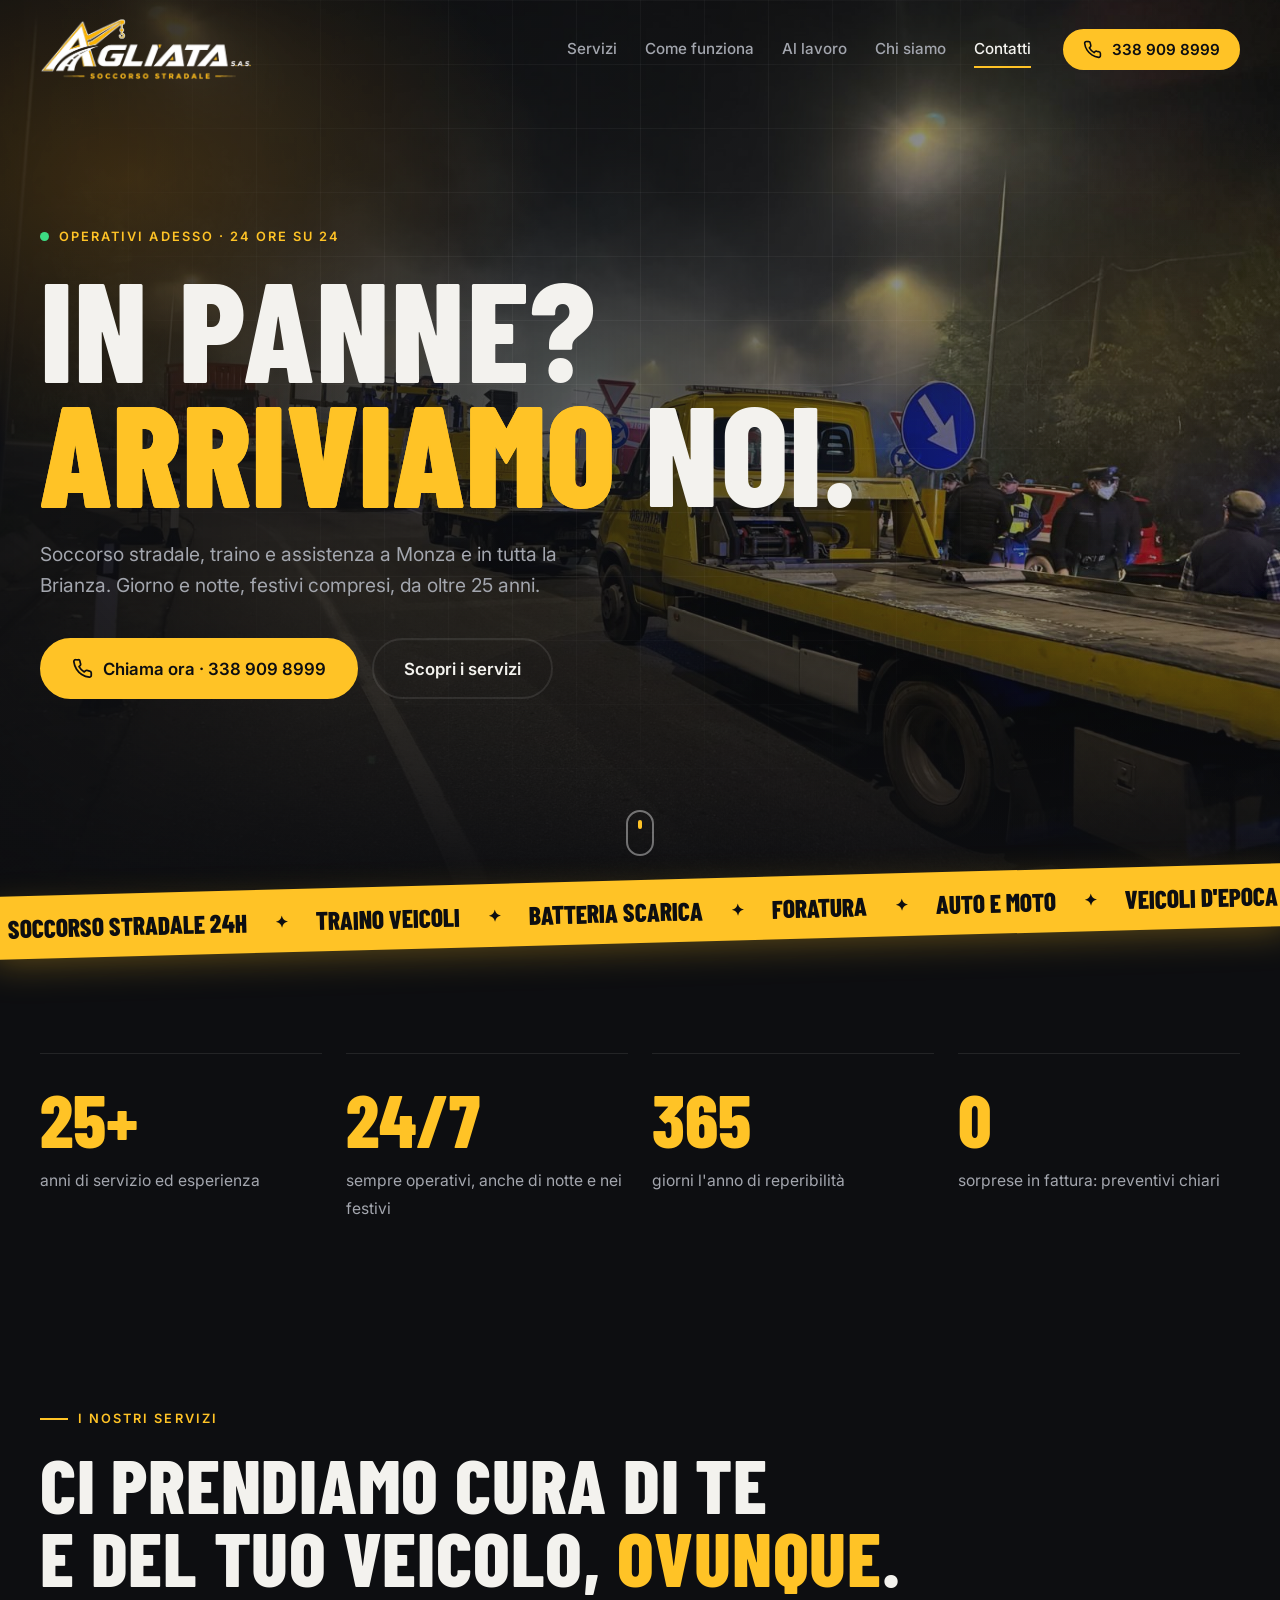
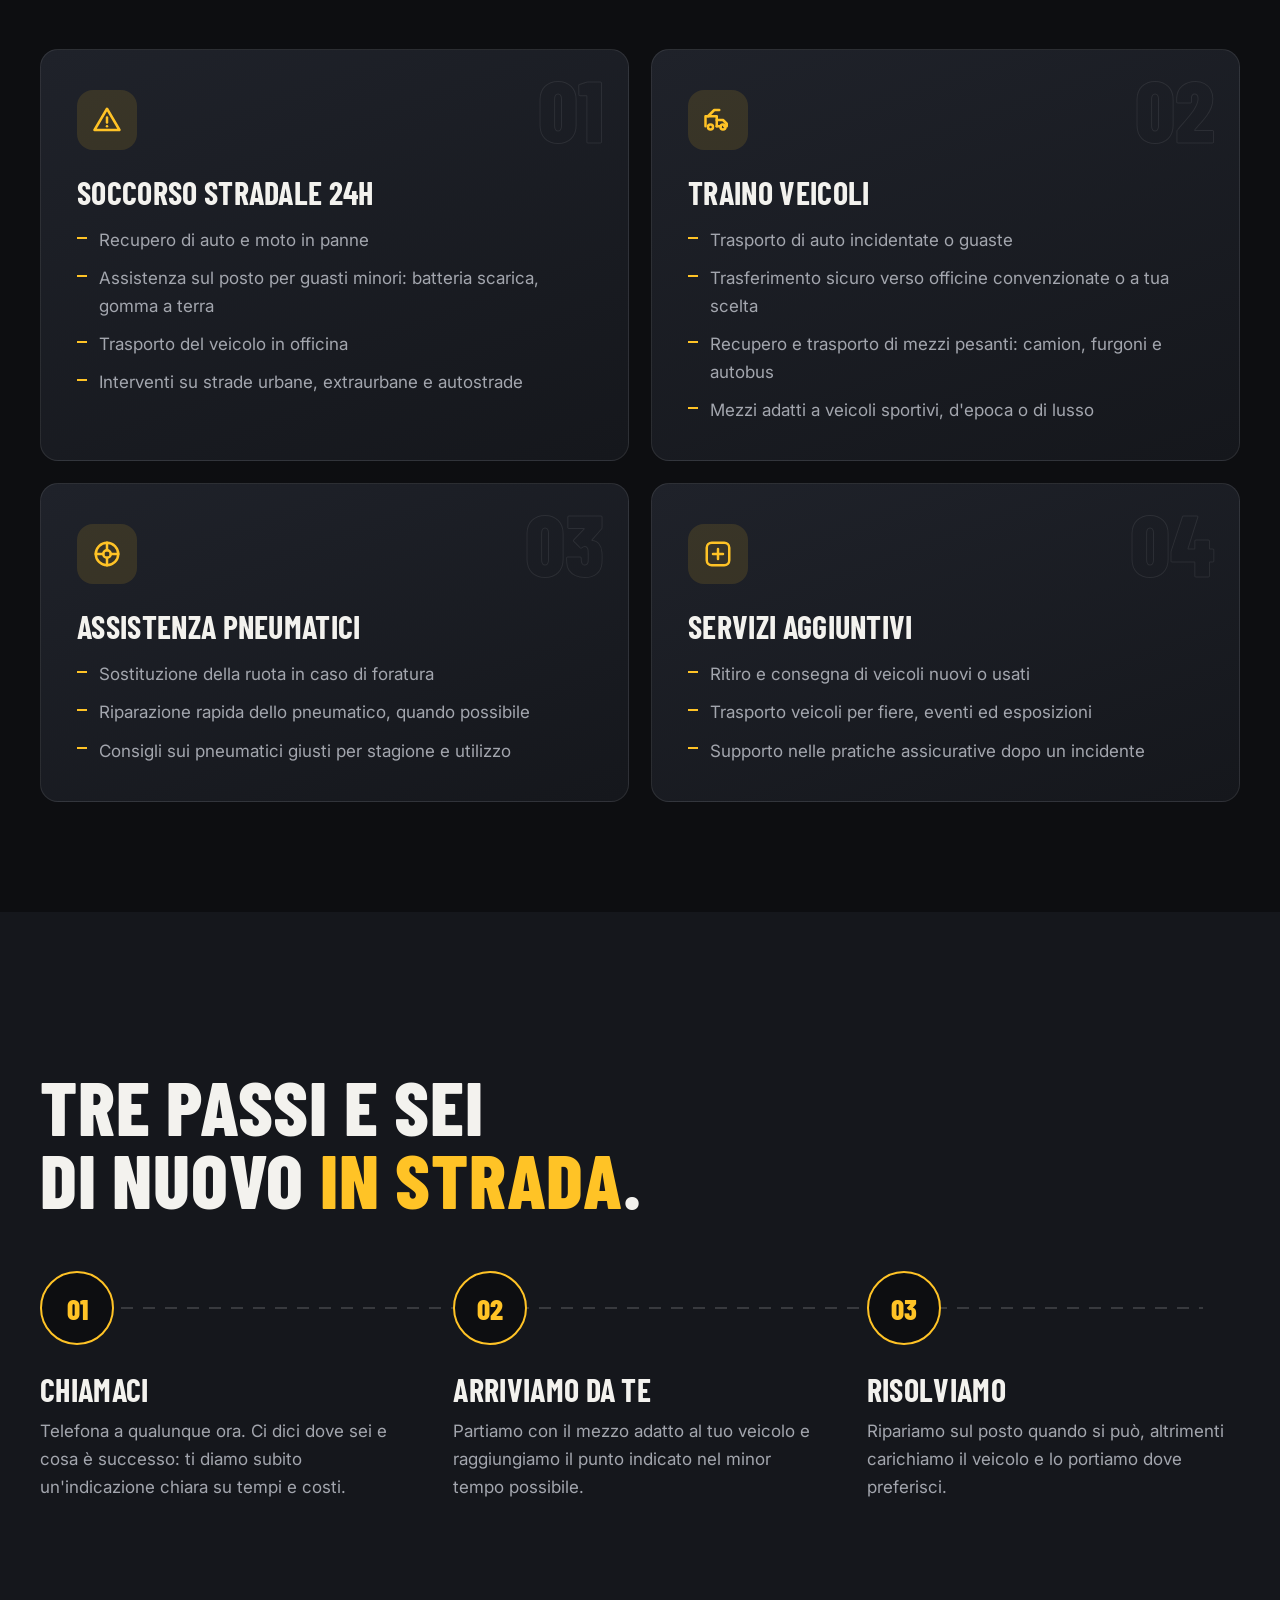
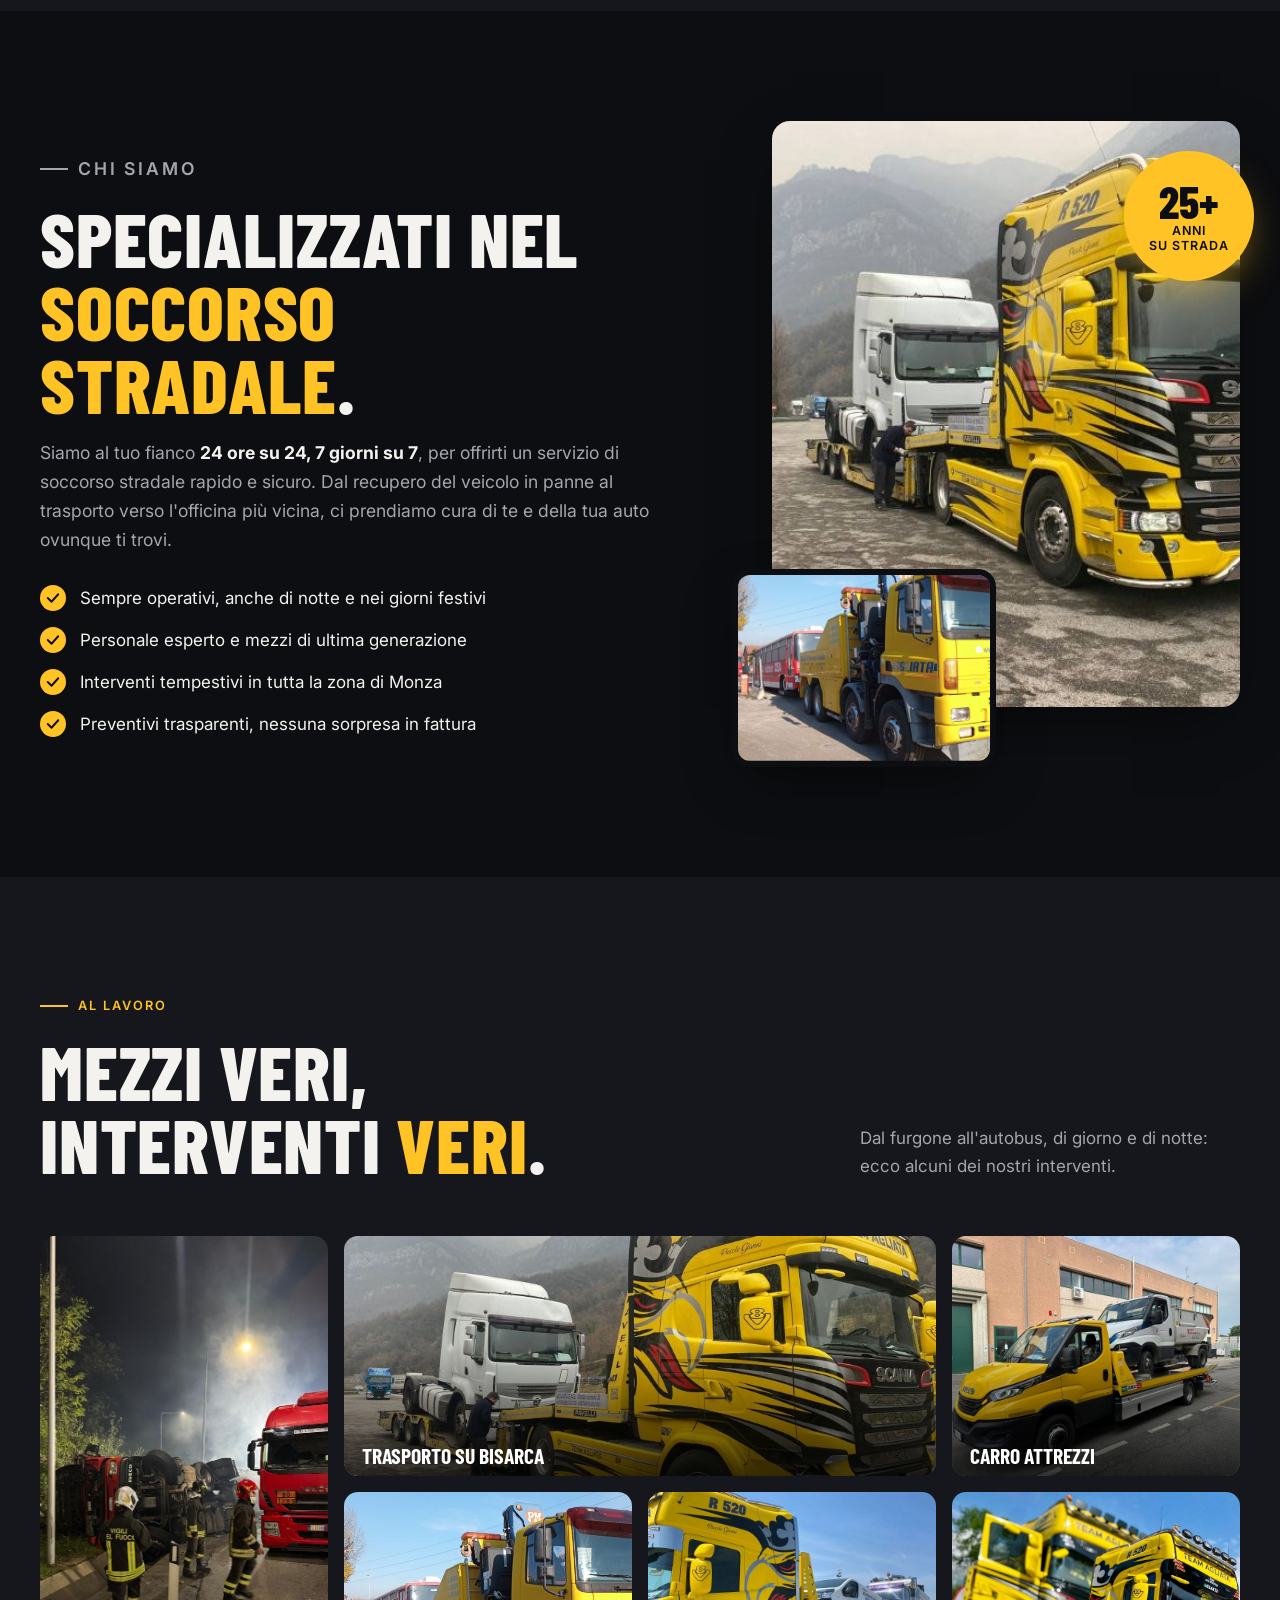
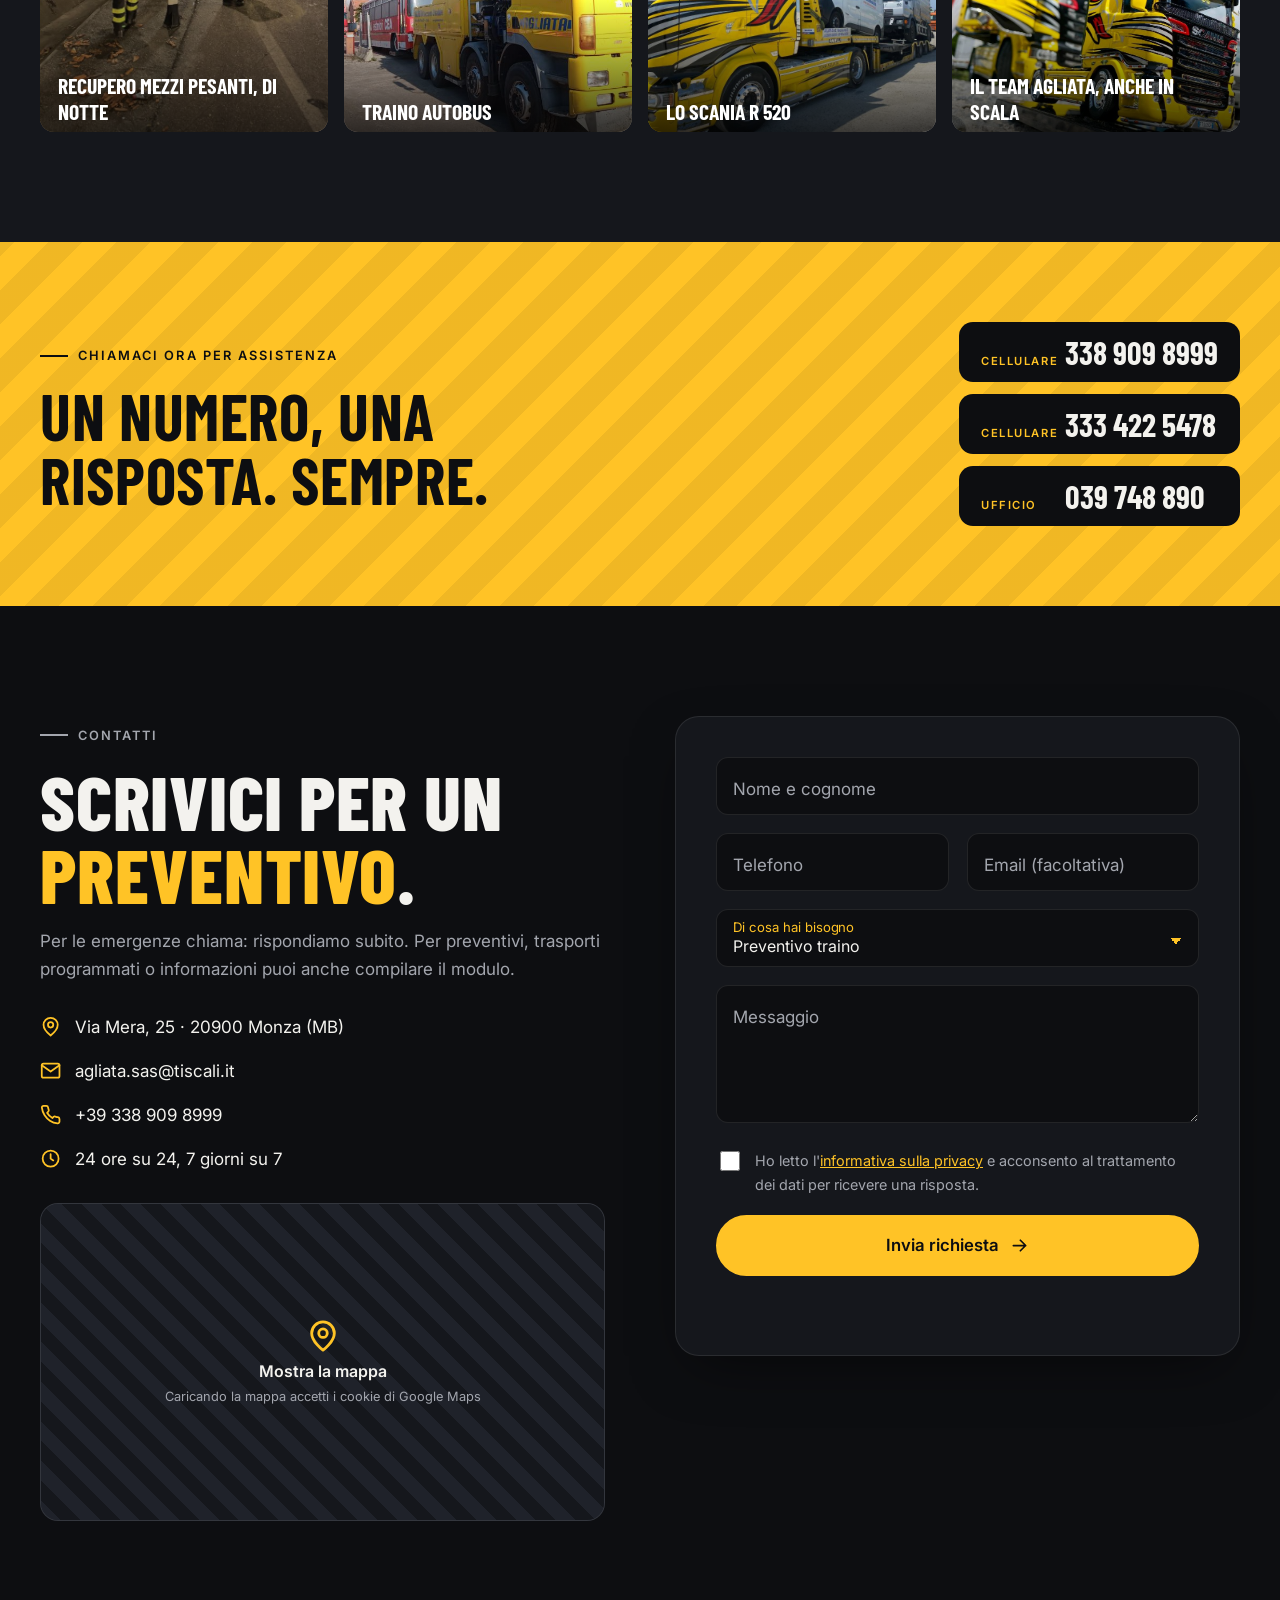
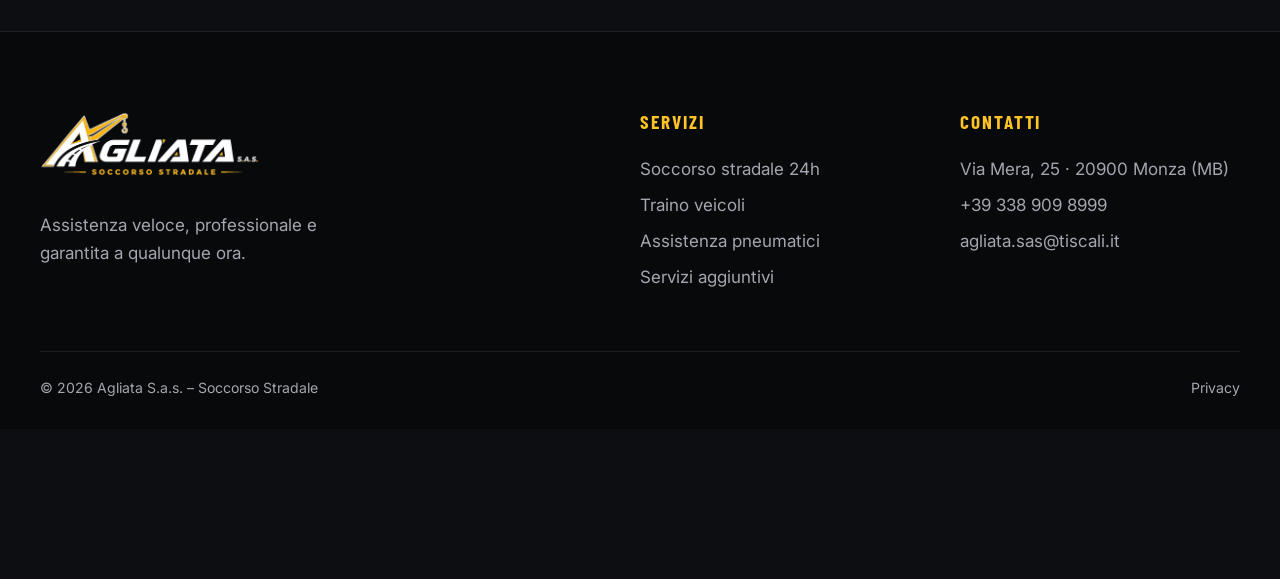
==== commit 5c8d8657: "Logo e foto vere al posto dei disegni - Logo ufficiale in testata e piè di pagina (versione chiara p" ====
--- a/index.html
+++ b/index.html
@@ -9,11 +9,13 @@
   <meta property="og:title" content="Agliata Soccorso Stradale – Monza">
   <meta property="og:description" content="Soccorso stradale rapido e sicuro, 24 ore su 24, 7 giorni su 7.">
   <meta property="og:type" content="website">
-  <link rel="icon" href="assets/img/favicon.svg" type="image/svg+xml">
+  <meta property="og:image" content="https://www.agliatasoccorso.com/assets/img/condivisione.jpg">
+  <link rel="icon" href="assets/img/icona.png" type="image/png">
+  <link rel="apple-touch-icon" href="assets/img/icona.png">
   <link rel="preconnect" href="https://fonts.googleapis.com">
   <link rel="preconnect" href="https://fonts.gstatic.com" crossorigin>
   <link href="https://fonts.googleapis.com/css2?family=Barlow+Condensed:wght@600;700;800&family=Inter:wght@400;500;600&display=swap" rel="stylesheet">
-  <link rel="stylesheet" href="assets/css/style.css">
+  <link rel="stylesheet" href="assets/css/style.css?v=2">
   <script>document.documentElement.classList.add('js')</script>
   <script type="application/ld+json">
   {
@@ -31,7 +33,9 @@
       "addressCountry": "IT"
     },
     "openingHours": "Mo-Su 00:00-23:59",
-    "areaServed": "Monza e Brianza"
+    "areaServed": "Monza e Brianza",
+    "logo": "https://www.agliatasoccorso.com/assets/img/logo.png",
+    "image": "https://www.agliatasoccorso.com/assets/img/condivisione.jpg"
   }
   </script>
 </head>
@@ -42,16 +46,14 @@
 <!-- Intestazione -->
 <header class="testata" id="testata">
   <div class="contenitore testata__riga">
-    <a class="marchio" href="#inizio" aria-label="Agliata Soccorso Stradale, torna all'inizio">
-      <span class="marchio__segno" aria-hidden="true">
-        <svg viewBox="0 0 40 40"><path d="M20 3 37 34H3Z" fill="none" stroke="currentColor" stroke-width="4" stroke-linejoin="round"/><path d="M20 15v9" stroke="currentColor" stroke-width="4" stroke-linecap="round"/><circle cx="20" cy="29" r="2.4" fill="currentColor"/></svg>
-      </span>
-      <span class="marchio__testo">Agliata<small>Soccorso Stradale</small></span>
+    <a class="marchio" href="#inizio">
+      <img class="marchio__logo" src="assets/img/logo-chiaro.png" alt="Agliata S.a.s. – Soccorso Stradale" width="900" height="262">
     </a>
 
     <nav class="menu" id="menu" aria-label="Menu principale">
       <a href="#servizi">Servizi</a>
       <a href="#come-funziona">Come funziona</a>
+      <a href="#al-lavoro">Al lavoro</a>
       <a href="#chi-siamo">Chi siamo</a>
       <a href="#contatti">Contatti</a>
     </nav>
@@ -71,6 +73,10 @@
 
   <!-- Apertura -->
   <section class="apertura" id="inizio">
+    <div class="apertura__foto" aria-hidden="true">
+      <img src="assets/img/intervento-notte.jpg" srcset="assets/img/intervento-notte-800.jpg 800w, assets/img/intervento-notte.jpg 1600w"
+           sizes="100vw" alt="" fetchpriority="high">
+    </div>
     <div class="apertura__luci" aria-hidden="true"></div>
     <div class="apertura__griglia" aria-hidden="true"></div>
 
@@ -90,38 +96,7 @@
         <a class="pulsante pulsante--contorno pulsante--grande" href="#servizi">Scopri i servizi</a>
       </div>
     </div>
-
-    <!-- Scena animata: strada e carro attrezzi -->
-    <div class="scena" aria-hidden="true">
-      <div class="scena__skyline"></div>
-      <div class="scena__camion">
-        <svg viewBox="0 0 420 160" class="camion">
-          <!-- lampeggiante -->
-          <rect x="300" y="18" width="34" height="10" rx="4" class="camion__lampeggiante"/>
-          <!-- cabina -->
-          <path d="M282 30h66c10 0 18 6 22 15l22 44c3 6 4 12 4 18v15H282Z" class="camion__cabina"/>
-          <path d="M296 42h46c6 0 10 3 12 8l16 34h-74Z" class="camion__vetro"/>
-          <!-- pianale -->
-          <rect x="22" y="96" width="270" height="22" rx="3" class="camion__pianale"/>
-          <rect x="22" y="118" width="374" height="10" class="camion__telaio"/>
-          <!-- auto caricata -->
-          <g class="camion__auto">
-            <path d="M58 96c0-12 8-18 20-20l30-4 26-20c6-4 12-6 20-6h46c10 0 18 4 24 12l16 18 22 4c10 2 16 8 16 16Z" class="auto__corpo"/>
-            <path d="M140 54h28v22h-52Zm36 0h18c6 0 10 2 14 7l12 15h-44Z" class="auto__vetro"/>
-            <circle cx="100" cy="96" r="13" class="auto__ruota"/>
-            <circle cx="236" cy="96" r="13" class="auto__ruota"/>
-          </g>
-          <!-- ruote -->
-          <g class="ruota" style="transform-origin:80px 132px"><circle cx="80" cy="132" r="20"/><circle cx="80" cy="132" r="8" class="ruota__mozzo"/><path d="M80 114v36M62 132h36" class="ruota__raggi"/></g>
-          <g class="ruota" style="transform-origin:140px 132px"><circle cx="140" cy="132" r="20"/><circle cx="140" cy="132" r="8" class="ruota__mozzo"/><path d="M140 114v36M122 132h36" class="ruota__raggi"/></g>
-          <g class="ruota" style="transform-origin:350px 132px"><circle cx="350" cy="132" r="20"/><circle cx="350" cy="132" r="8" class="ruota__mozzo"/><path d="M350 114v36M332 132h36" class="ruota__raggi"/></g>
-          <!-- faro -->
-          <rect x="390" y="96" width="8" height="12" rx="2" class="camion__faro"/>
-        </svg>
-        <div class="camion__fascio"></div>
-      </div>
-      <div class="scena__strada"><div class="scena__mezzeria"></div></div>
-    </div>
+    <a class="apertura__giu" href="#servizi" aria-label="Scorri ai servizi"><span></span></a>
   </section>
 
   <!-- Nastro scorrevole -->
@@ -181,6 +156,7 @@
           <ul>
             <li>Trasporto di auto incidentate o guaste</li>
             <li>Trasferimento sicuro verso officine convenzionate o a tua scelta</li>
+            <li>Recupero e trasporto di mezzi pesanti: camion, furgoni e autobus</li>
             <li>Mezzi adatti a veicoli sportivi, d'epoca o di lusso</li>
           </ul>
           <span class="servizio__numero">02</span>
@@ -256,18 +232,55 @@
         </ul>
       </div>
 
-      <div class="chi__radar rivela" aria-hidden="true">
-        <div class="radar">
-          <div class="radar__cerchio"></div>
-          <div class="radar__cerchio"></div>
-          <div class="radar__cerchio"></div>
-          <div class="radar__fascio"></div>
-          <div class="radar__centro"><span>Monza</span></div>
-          <span class="radar__punto" style="--x:22%;--y:30%"></span>
-          <span class="radar__punto" style="--x:70%;--y:24%"></span>
-          <span class="radar__punto" style="--x:78%;--y:66%"></span>
-          <span class="radar__punto" style="--x:30%;--y:74%"></span>
-        </div>
+      <div class="chi__foto">
+        <figure class="chi__foto-grande rivela" data-parallasse="-0.06">
+          <img src="assets/img/scania-montagna-800.jpg" srcset="assets/img/scania-montagna-800.jpg 800w, assets/img/scania-montagna.jpg 1600w"
+               sizes="(max-width: 960px) 90vw, 520px" alt="Lo Scania del Team Agliata con un camion caricato sulla bisarca" loading="lazy">
+        </figure>
+        <figure class="chi__foto-piccola rivela" data-parallasse="0.08">
+          <img src="assets/img/gru-autobus-800.jpg" alt="Carro gru Agliata che traina un autobus" loading="lazy">
+        </figure>
+        <div class="chi__bollino rivela"><strong>25+</strong><span>anni<br>su strada</span></div>
+      </div>
+    </div>
+  </section>
+
+  <!-- Al lavoro -->
+  <section class="sezione sezione--scura" id="al-lavoro">
+    <div class="contenitore">
+      <div class="sezione__intestazione sezione__intestazione--riga">
+        <div>
+          <p class="etichetta rivela">Al lavoro</p>
+          <h2 class="sezione__titolo rivela">Mezzi veri,<br>interventi <em>veri</em>.</h2>
+        </div>
+        <p class="sezione__nota rivela">Dal furgone all'autobus, di giorno e di notte: ecco alcuni dei nostri interventi.</p>
+      </div>
+
+      <div class="galleria">
+        <button class="galleria__voce galleria__voce--alta rivela" type="button" data-grande="assets/img/incidente-notte.jpg">
+          <img src="assets/img/incidente-notte-800.jpg" alt="Intervento notturno su un camion ribaltato, con i Vigili del Fuoco" loading="lazy">
+          <span>Recupero mezzi pesanti, di notte</span>
+        </button>
+        <button class="galleria__voce galleria__voce--larga rivela" type="button" data-grande="assets/img/scania-carico.jpg">
+          <img src="assets/img/scania-carico-800.jpg" alt="Bisarca Team Agliata con furgone e camion caricati" loading="lazy">
+          <span>Trasporto su bisarca</span>
+        </button>
+        <button class="galleria__voce rivela" type="button" data-grande="assets/img/carro-iveco.jpg">
+          <img src="assets/img/carro-iveco-800.jpg" alt="Carro attrezzi Iveco Daily con un autocarro caricato" loading="lazy">
+          <span>Carro attrezzi</span>
+        </button>
+        <button class="galleria__voce rivela" type="button" data-grande="assets/img/gru-autobus.jpg">
+          <img src="assets/img/gru-autobus-800.jpg" alt="Carro gru che traina un autobus" loading="lazy">
+          <span>Traino autobus</span>
+        </button>
+        <button class="galleria__voce rivela" type="button" data-grande="assets/img/bisarca-furgone.jpg">
+          <img src="assets/img/bisarca-furgone-800.jpg" alt="Fiancata dello Scania R 520 Team Agliata" loading="lazy">
+          <span>Lo Scania R 520</span>
+        </button>
+        <button class="galleria__voce rivela" type="button" data-grande="assets/img/modellini.jpg">
+          <img src="assets/img/modellini-800.jpg" alt="Modellini in scala dei mezzi Team Agliata" loading="lazy">
+          <span>Il Team Agliata, anche in scala</span>
+        </button>
       </div>
     </div>
   </section>
@@ -366,10 +379,7 @@
   <div class="contenitore piede__griglia">
     <div>
       <a class="marchio" href="#inizio">
-        <span class="marchio__segno" aria-hidden="true">
-          <svg viewBox="0 0 40 40"><path d="M20 3 37 34H3Z" fill="none" stroke="currentColor" stroke-width="4" stroke-linejoin="round"/><path d="M20 15v9" stroke="currentColor" stroke-width="4" stroke-linecap="round"/><circle cx="20" cy="29" r="2.4" fill="currentColor"/></svg>
-        </span>
-        <span class="marchio__testo">Agliata<small>Soccorso Stradale</small></span>
+        <img class="marchio__logo" src="assets/img/logo-chiaro.png" alt="Agliata S.a.s. – Soccorso Stradale" width="900" height="262">
       </a>
       <p>Assistenza veloce, professionale e garantita a qualunque ora.</p>
     </div>
@@ -398,6 +408,14 @@
   <svg class="icona" aria-hidden="true"><use href="#i-telefono"/></svg>
   Chiama subito il soccorso
 </a>
+
+<!-- Visore foto -->
+<dialog class="visore" id="visore" aria-label="Foto ingrandita">
+  <button class="visore__chiudi" type="button" aria-label="Chiudi">×</button>
+  <button class="visore__freccia visore__freccia--prec" type="button" aria-label="Foto precedente">‹</button>
+  <figure><img alt=""><figcaption></figcaption></figure>
+  <button class="visore__freccia visore__freccia--succ" type="button" aria-label="Foto successiva">›</button>
+</dialog>
 
 <!-- Icone -->
 <svg xmlns="http://www.w3.org/2000/svg" hidden>
@@ -413,6 +431,6 @@
   <symbol id="i-freccia" viewBox="0 0 24 24"><path fill="none" stroke="currentColor" stroke-width="2" stroke-linecap="round" stroke-linejoin="round" d="M5 12h14m-6-6 6 6-6 6"/></symbol>
 </svg>
 
-<script src="assets/js/main.js" defer></script>
+<script src="assets/js/main.js?v=2" defer></script>
 </body>
 </html>
--- a/assets/css/style.css
+++ b/assets/css/style.css
@@ -122,18 +122,9 @@
 .testata__riga { display: flex; align-items: center; gap: 32px; }
 
 .marchio { display: inline-flex; align-items: center; gap: 12px; text-decoration: none; }
-.marchio__segno {
-  display: grid; place-items: center;
-  width: 44px; height: 44px; border-radius: 12px;
-  background: var(--giallo); color: var(--asfalto);
-}
-.marchio__segno svg { width: 26px; height: 26px; }
-.marchio__testo {
-  font: 800 1.6rem/1 var(--titoli); text-transform: uppercase; letter-spacing: .02em;
-}
-.marchio__testo small {
-  display: block; font: 500 .68rem/1.4 var(--corpo); letter-spacing: .2em; color: var(--testo-tenue);
-}
+.marchio__logo { height: 62px; width: auto; transition: height .4s var(--curva); }
+.testata.compatta .marchio__logo { height: 50px; }
+.piede .marchio__logo { height: 64px; margin-bottom: 18px; }
 
 .menu { display: flex; gap: 28px; margin-left: auto; }
 .menu a {
@@ -201,62 +192,6 @@
 
 .apertura__testo { max-width: 560px; font-size: 1.2rem; color: var(--testo-tenue); margin: 0 0 36px; }
 .apertura__azioni { display: flex; flex-wrap: wrap; gap: 14px; }
-
-/* scena con strada e camion */
-.scena { position: relative; height: 260px; margin-top: 60px; }
-.scena__skyline {
-  position: absolute; left: 0; right: 0; bottom: 70px; height: 120px; opacity: .25;
-  background:
-    linear-gradient(to top, #2a2d36 0 100%) 0 100% / 60px 70px repeat-x,
-    linear-gradient(to top, #2a2d36 0 100%) 30px 100% / 90px 40px repeat-x,
-    linear-gradient(to top, #2a2d36 0 100%) 70px 100% / 130px 100px repeat-x;
-  animation: scorri-skyline 40s linear infinite;
-}
-@keyframes scorri-skyline { to { background-position: -600px 100%, -570px 100%, -1230px 100%; } }
-
-.scena__strada {
-  position: absolute; left: 0; right: 0; bottom: 0; height: 76px;
-  background: linear-gradient(#1b1d23, #121318);
-  border-top: 3px solid #2b2e37;
-}
-.scena__mezzeria {
-  position: absolute; left: 0; right: 0; top: 50%; height: 6px; transform: translateY(-50%);
-  background: repeating-linear-gradient(90deg, var(--giallo) 0 60px, transparent 60px 120px);
-  animation: mezzeria .6s linear infinite;
-}
-@keyframes mezzeria { to { background-position: -120px 0; } }
-
-.scena__camion {
-  position: absolute; bottom: 52px; left: 50%; width: min(520px, 80vw);
-  transform: translateX(-140vw);
-  animation: arrivo 2.6s .4s var(--curva) forwards;
-}
-.scena__camion .camion { animation: sobbalzo .5s ease-in-out infinite alternate; }
-@keyframes arrivo { to { transform: translateX(-50%); } }
-@keyframes sobbalzo { to { transform: translateY(-2px); } }
-
-.camion__cabina { fill: var(--giallo); }
-.camion__vetro { fill: #1c2230; }
-.camion__pianale { fill: #d9d9d9; }
-.camion__telaio { fill: #2b2e37; }
-.camion__faro { fill: #fffbe6; }
-.camion__lampeggiante { fill: #ff8a00; animation: lampeggiante .5s steps(1) infinite; }
-@keyframes lampeggiante { 50% { fill: #ffd76a; filter: drop-shadow(0 0 12px #ffb300); } }
-.auto__corpo { fill: #c8372d; }
-.auto__vetro { fill: #1c2230; }
-.auto__ruota { fill: #111; }
-.ruota { animation: gira .5s linear infinite; }
-.ruota circle { fill: #111; }
-.ruota .ruota__mozzo { fill: #888; }
-.ruota__raggi { stroke: #444; stroke-width: 3; }
-@keyframes gira { to { transform: rotate(360deg); } }
-
-.camion__fascio {
-  position: absolute; right: -170px; bottom: 10px; width: 200px; height: 60px;
-  background: linear-gradient(90deg, rgba(255, 245, 200, .45), transparent);
-  clip-path: polygon(0 40%, 100% 0, 100% 100%, 0 60%);
-  filter: blur(4px);
-}
 
 /* --- Nastro ------------------------------------------------------------- */
 
@@ -352,40 +287,6 @@
 .punti { list-style: none; padding: 0; margin: 30px 0 0; display: grid; gap: 14px; }
 .punti li { display: flex; gap: 14px; align-items: flex-start; }
 .punti .icona { color: var(--asfalto); background: var(--giallo); border-radius: 50%; padding: 4px; width: 26px; height: 26px; margin-top: 1px; }
-
-.radar {
-  position: relative; aspect-ratio: 1; width: 100%; max-width: 460px; margin-inline: auto;
-  border-radius: 50%; overflow: hidden;
-  background: radial-gradient(circle, rgba(255, 195, 38, .08), transparent 70%);
-  border: 1px solid rgba(255, 195, 38, .3);
-}
-.radar__cerchio {
-  position: absolute; inset: 0; margin: auto; border-radius: 50%; border: 1px dashed rgba(255, 195, 38, .22);
-}
-.radar__cerchio:nth-child(1) { width: 75%; height: 75%; }
-.radar__cerchio:nth-child(2) { width: 50%; height: 50%; }
-.radar__cerchio:nth-child(3) { width: 25%; height: 25%; }
-.radar__fascio {
-  position: absolute; inset: 0; border-radius: 50%;
-  background: conic-gradient(from 0deg, rgba(255, 195, 38, .45), transparent 70deg);
-  animation: gira 4s linear infinite;
-}
-.radar__centro {
-  position: absolute; inset: 0; margin: auto; width: 18px; height: 18px; border-radius: 50%;
-  background: var(--giallo); box-shadow: 0 0 0 8px rgba(255, 195, 38, .2), 0 0 30px var(--giallo);
-}
-.radar__centro span {
-  position: absolute; top: 26px; left: 50%; transform: translateX(-50%);
-  font: 700 1.1rem var(--titoli); letter-spacing: .14em; text-transform: uppercase;
-}
-.radar__punto {
-  position: absolute; left: var(--x); top: var(--y); width: 10px; height: 10px; border-radius: 50%;
-  background: var(--testo); animation: comparsa 4s infinite;
-}
-.radar__punto:nth-of-type(2) { animation-delay: 1s; }
-.radar__punto:nth-of-type(3) { animation-delay: 2s; }
-.radar__punto:nth-of-type(4) { animation-delay: 3s; }
-@keyframes comparsa { 0%, 100% { opacity: 0; transform: scale(.4); } 10% { opacity: 1; transform: scale(1.2); } 40% { opacity: .2; transform: scale(1); } }
 
 /* chiamata */
 .chiamata {
@@ -483,6 +384,125 @@
 }
 
 .barra-chiama { display: none; }
+
+/* --- Foto ---------------------------------------------------------------- */
+
+/* apertura: foto notturna con zoom lento */
+.apertura { padding-bottom: 120px; }
+.apertura__foto { position: absolute; inset: 0; overflow: hidden; }
+.apertura__foto img {
+  width: 100%; height: 100%; object-fit: cover; object-position: 50% 60%;
+  transform: scale(1.12); animation: avvicina 18s ease-out forwards;
+}
+.apertura__foto::after {
+  content: ""; position: absolute; inset: 0;
+  background:
+    linear-gradient(90deg, rgba(13, 14, 17, .94) 0%, rgba(13, 14, 17, .7) 45%, rgba(13, 14, 17, .25) 100%),
+    linear-gradient(0deg, var(--asfalto) 0%, transparent 35%);
+}
+@keyframes avvicina { to { transform: scale(1); } }
+
+.apertura__giu {
+  position: absolute; left: 50%; bottom: 44px; z-index: 2; transform: translateX(-50%);
+  width: 28px; height: 46px; border: 2px solid rgba(255, 255, 255, .4); border-radius: 20px;
+}
+.apertura__giu span {
+  position: absolute; left: 50%; top: 8px; width: 4px; height: 9px; margin-left: -2px; border-radius: 2px;
+  background: var(--giallo); animation: rotella 1.8s infinite;
+}
+@keyframes rotella { 0% { opacity: 0; transform: translateY(0); } 30% { opacity: 1; } 100% { opacity: 0; transform: translateY(16px); } }
+
+/* chi siamo: foto sovrapposte */
+.chi__foto { position: relative; padding: 0 0 60px 40px; }
+.chi__foto figure { margin: 0; border-radius: var(--raggio); overflow: hidden; box-shadow: var(--ombra); }
+.chi__foto img { width: 100%; height: 100%; object-fit: cover; }
+.chi__foto-grande { aspect-ratio: 4 / 5; }
+.chi__foto-piccola {
+  position: absolute; left: 0; bottom: 0; width: 52%; aspect-ratio: 4 / 3;
+  border: 6px solid var(--asfalto);
+}
+.chi__bollino {
+  position: absolute; right: -14px; top: 30px;
+  display: grid; place-content: center; text-align: center;
+  width: 130px; height: 130px; border-radius: 50%;
+  background: var(--giallo); color: var(--asfalto);
+  box-shadow: 0 16px 40px -12px rgba(255, 195, 38, .6);
+  animation: ondeggia 6s ease-in-out infinite;
+}
+.chi__bollino strong { font: 800 2.8rem/1 var(--titoli); }
+.chi__bollino span { font-size: .78rem; font-weight: 600; line-height: 1.2; text-transform: uppercase; letter-spacing: .08em; }
+@keyframes ondeggia { 50% { transform: translateY(-10px) rotate(-6deg); } }
+
+/* galleria */
+.sezione__intestazione--riga { display: flex; justify-content: space-between; align-items: flex-end; gap: 30px; flex-wrap: wrap; }
+.sezione__nota { max-width: 380px; margin: 0; color: var(--testo-tenue); }
+
+.galleria { display: grid; grid-template-columns: repeat(4, 1fr); grid-auto-rows: 240px; gap: 16px; }
+.galleria__voce {
+  position: relative; overflow: hidden; padding: 0; border: 0; border-radius: 14px; cursor: zoom-in;
+  background: var(--asfalto-3);
+}
+.galleria__voce--larga { grid-column: span 2; }
+.galleria__voce--alta { grid-row: span 2; }
+.galleria__voce img { width: 100%; height: 100%; object-fit: cover; transition: transform .8s var(--curva), filter .5s; }
+.galleria__voce::after {
+  content: ""; position: absolute; inset: 0;
+  background: linear-gradient(0deg, rgba(0, 0, 0, .75), transparent 55%); transition: opacity .4s;
+}
+.galleria__voce span {
+  position: absolute; left: 18px; right: 18px; bottom: 14px; z-index: 1; text-align: left;
+  font: 700 1.35rem var(--titoli); text-transform: uppercase; color: #fff;
+  transform: translateY(6px); transition: transform .4s var(--curva);
+}
+.galleria__voce span::before {
+  content: ""; display: block; width: 0; height: 3px; margin-bottom: 8px; background: var(--giallo);
+  transition: width .5s var(--curva);
+}
+.galleria__voce:hover img, .galleria__voce:focus-visible img { transform: scale(1.07); }
+.galleria__voce:hover span, .galleria__voce:focus-visible span { transform: none; }
+.galleria__voce:hover span::before, .galleria__voce:focus-visible span::before { width: 40px; }
+
+/* visore a tutto schermo */
+.visore {
+  width: 100vw; height: 100vh; max-width: none; max-height: none; margin: 0; padding: 0; border: 0;
+  background: rgba(5, 6, 8, .94); color: #fff;
+}
+.visore[open] { display: grid; place-items: center; animation: compare .3s ease-out; }
+.visore::backdrop { background: transparent; }
+.visore figure { margin: 0; max-width: min(1400px, 92vw); text-align: center; }
+.visore img { max-height: 82vh; width: auto; margin: 0 auto; border-radius: 10px; box-shadow: 0 30px 80px rgba(0, 0, 0, .6); }
+.visore figcaption { margin-top: 14px; font: 700 1.3rem var(--titoli); text-transform: uppercase; letter-spacing: .06em; }
+.visore button {
+  position: absolute; display: grid; place-items: center; width: 52px; height: 52px; border-radius: 50%;
+  background: rgba(255, 255, 255, .08); border: 1px solid rgba(255, 255, 255, .15); color: #fff;
+  font-size: 2rem; line-height: 1; cursor: pointer; transition: background .25s, color .25s;
+}
+.visore button:hover { background: var(--giallo); color: var(--asfalto); }
+.visore__chiudi { top: 20px; right: 20px; }
+.visore__freccia--prec { left: 20px; top: 50%; transform: translateY(-50%); }
+.visore__freccia--succ { right: 20px; top: 50%; transform: translateY(-50%); }
+@keyframes compare { from { opacity: 0; } }
+
+@media (max-width: 960px) {
+  .galleria { grid-template-columns: repeat(2, 1fr); grid-auto-rows: 200px; }
+  .chi__foto { max-width: 520px; margin-inline: auto; }
+}
+@media (max-width: 640px) {
+  .apertura { padding-bottom: 100px; }
+  .apertura__foto::after {
+    background: linear-gradient(0deg, rgba(13, 14, 17, .96) 10%, rgba(13, 14, 17, .7) 60%, rgba(13, 14, 17, .5) 100%);
+  }
+  .apertura__giu { display: none; }
+  .marchio__logo { height: 42px; }
+  .galleria { grid-template-columns: 1fr; grid-auto-rows: 230px; }
+  .galleria__voce--larga { grid-column: auto; }
+  .galleria__voce--alta { grid-row: span 1; }
+  .galleria__voce span { transform: none; }
+  .chi__foto { padding-left: 20px; }
+  .chi__bollino { width: 104px; height: 104px; right: -6px; }
+  .chi__bollino strong { font-size: 2.2rem; }
+  .visore__freccia { top: auto !important; bottom: 20px; transform: none !important; }
+}
 
 /* --- Comparsa durante lo scorrimento ------------------------------------ */
 
@@ -533,8 +553,6 @@
   .marchio { margin-right: auto; }
   .apertura { padding-top: 120px; }
   .apertura__azioni .pulsante { width: 100%; }
-  .scena { height: 200px; margin-top: 40px; }
-  .scena__camion { width: 88vw; }
   .sezione { padding: 80px 0; }
   .servizio { padding: 32px 24px 28px; }
   .modulo { padding: 24px; }
@@ -558,6 +576,5 @@
 @media (prefers-reduced-motion: reduce) {
   *, *::before, *::after { animation-duration: .01ms !important; animation-iteration-count: 1 !important; transition-duration: .01ms !important; }
   html { scroll-behavior: auto; }
-  .scena__camion { transform: translateX(-50%); }
   .js .rivela { opacity: 1; transform: none; }
 }
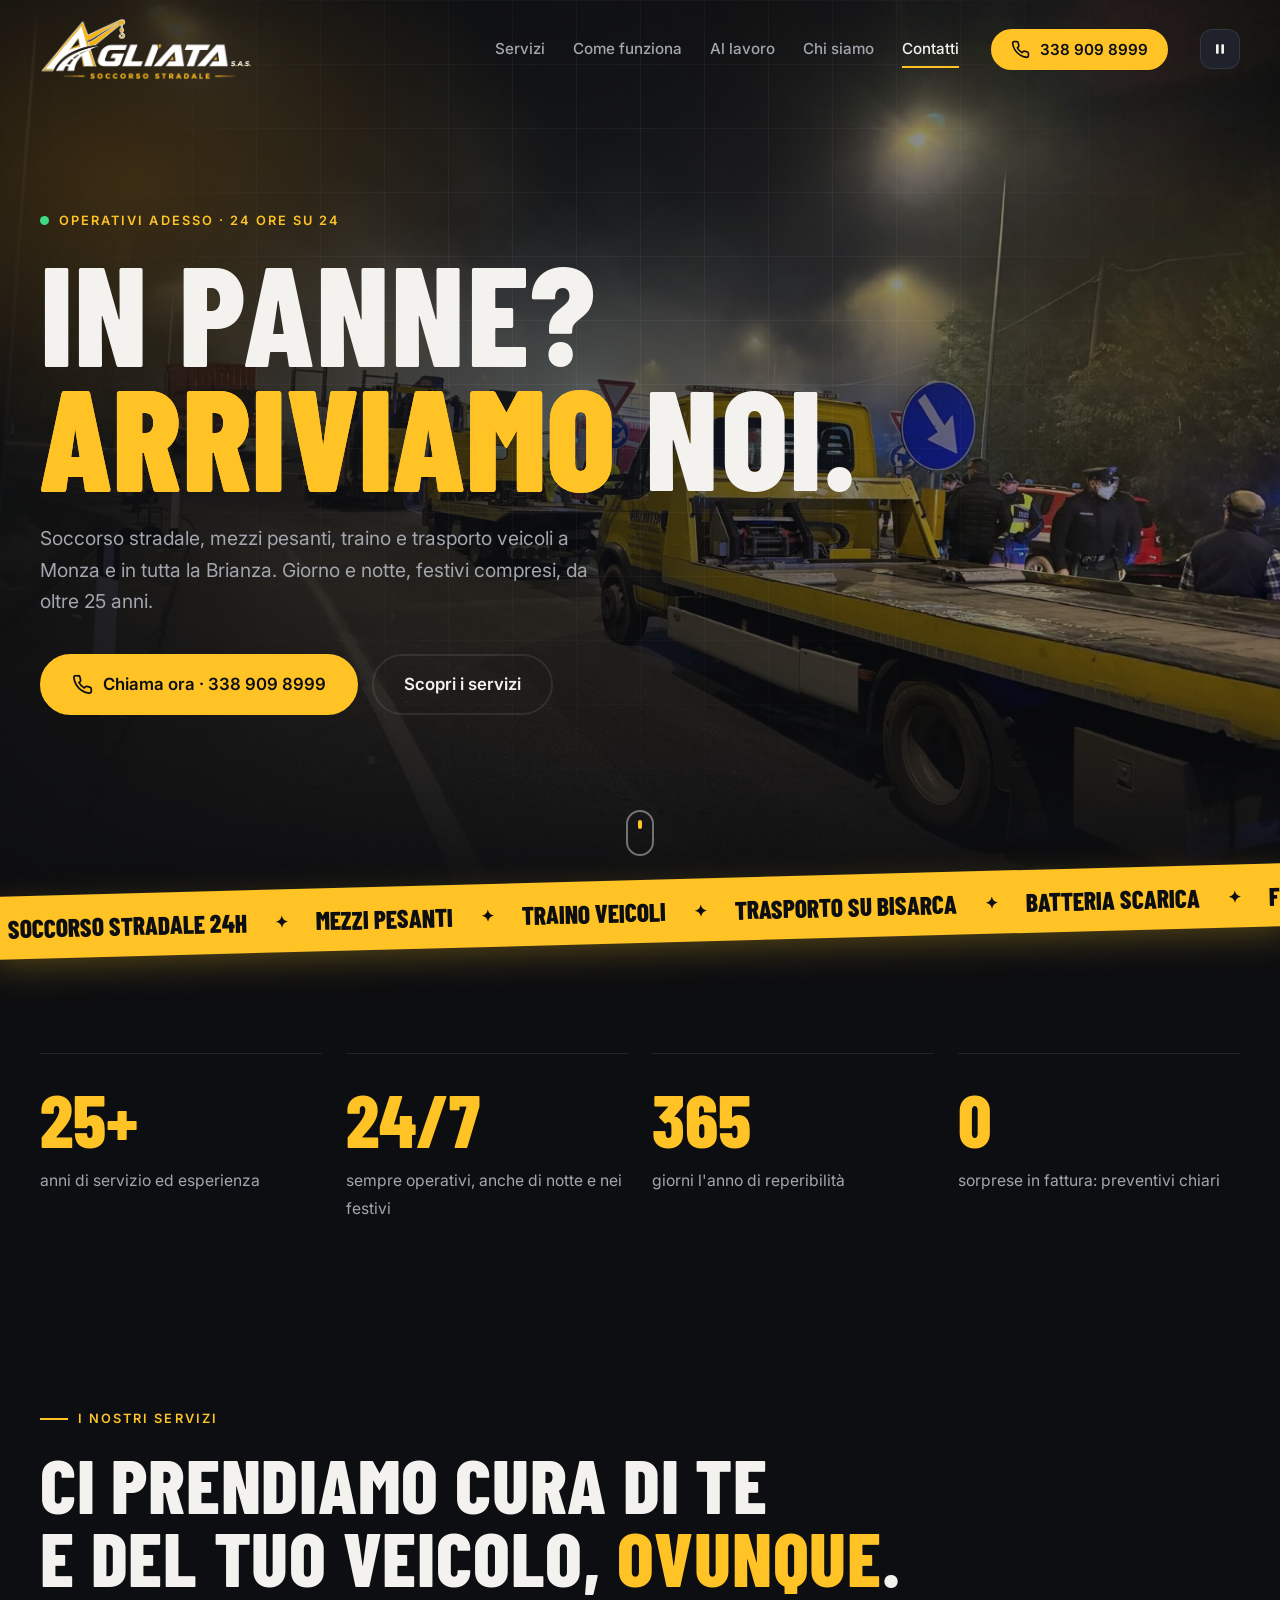
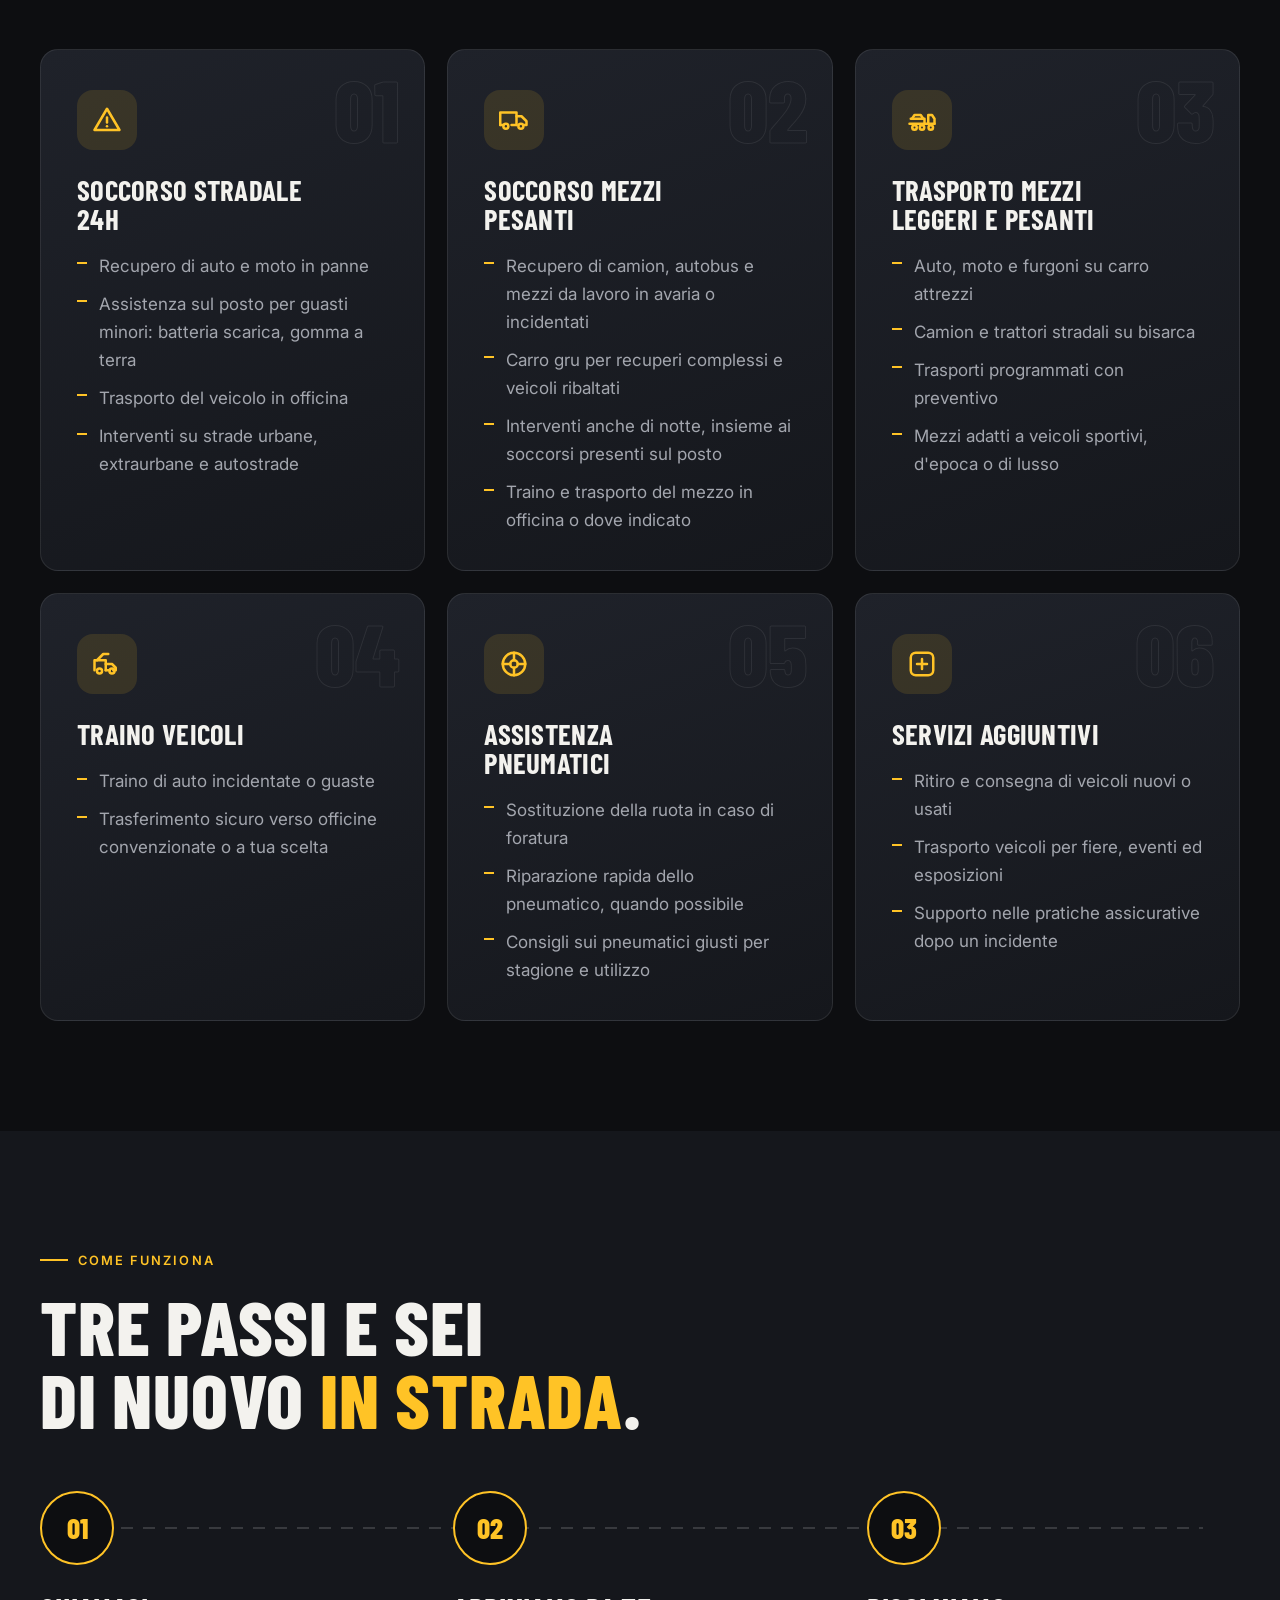
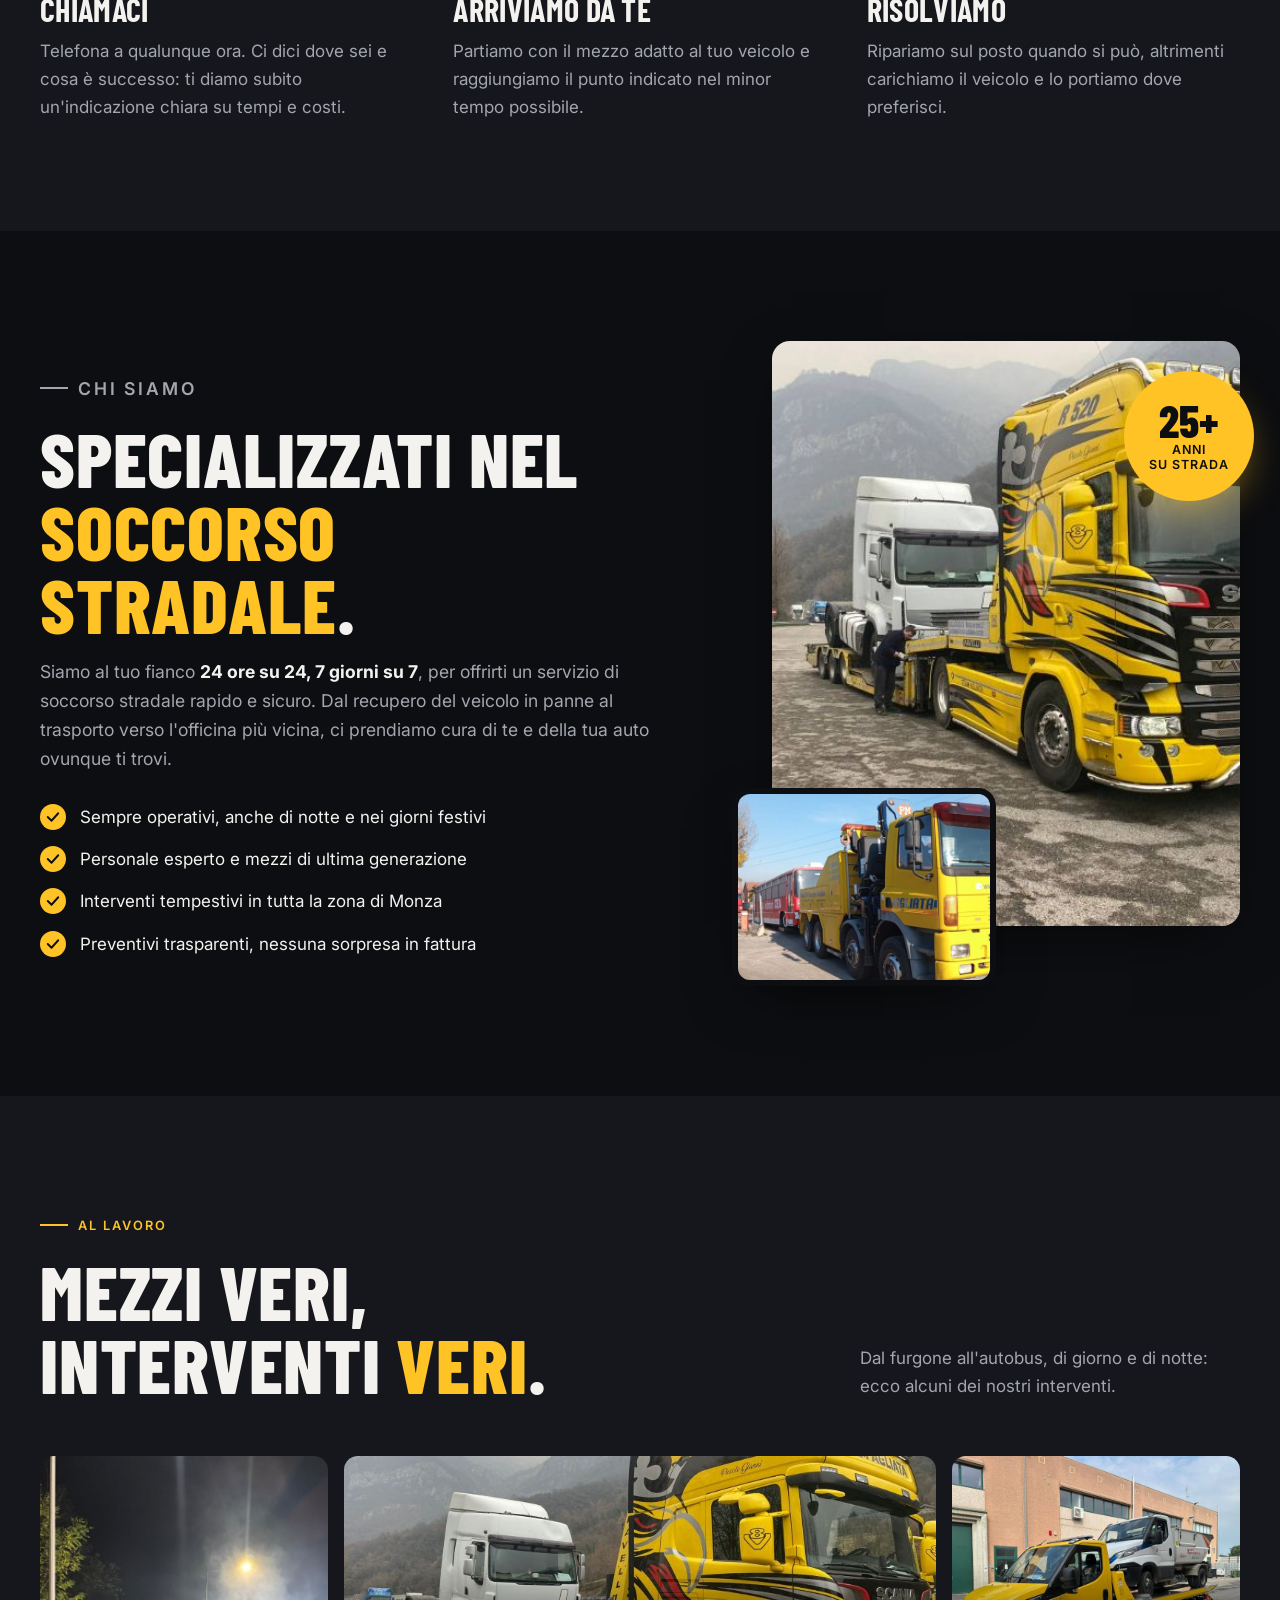
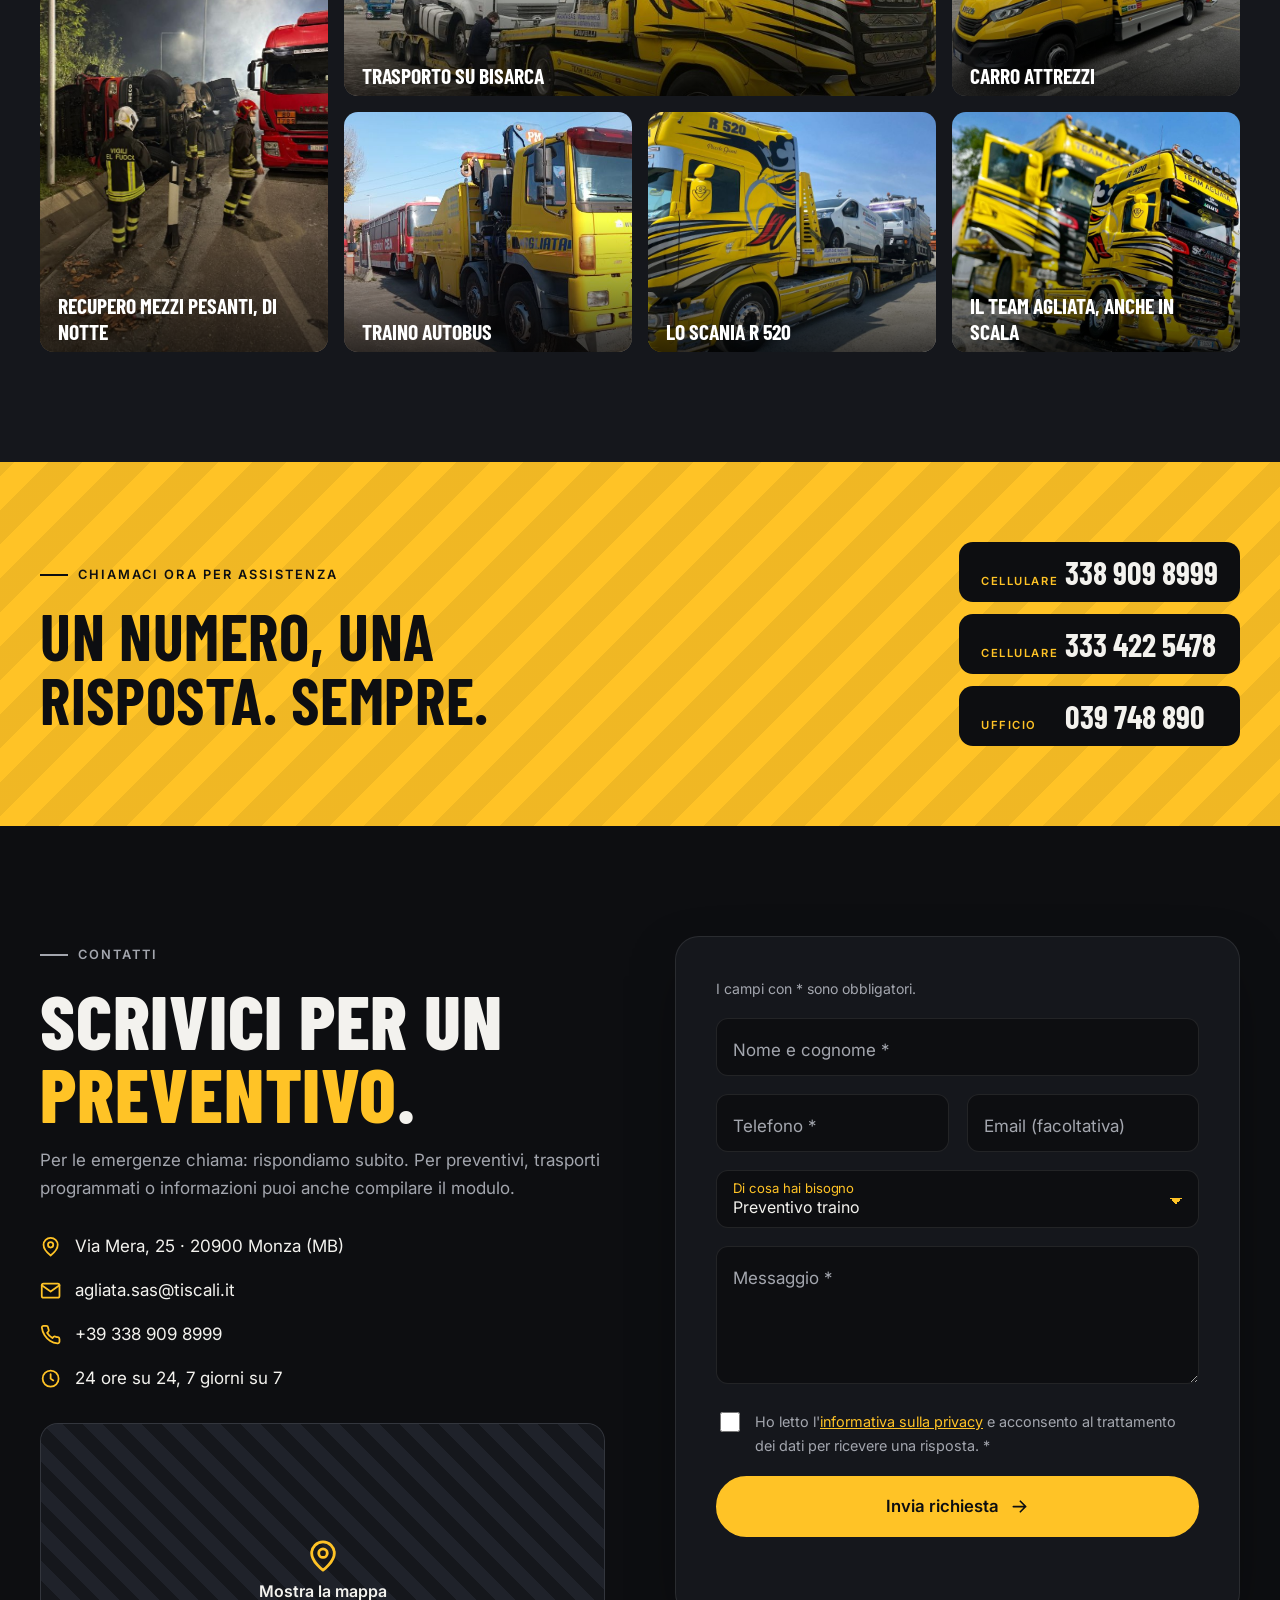
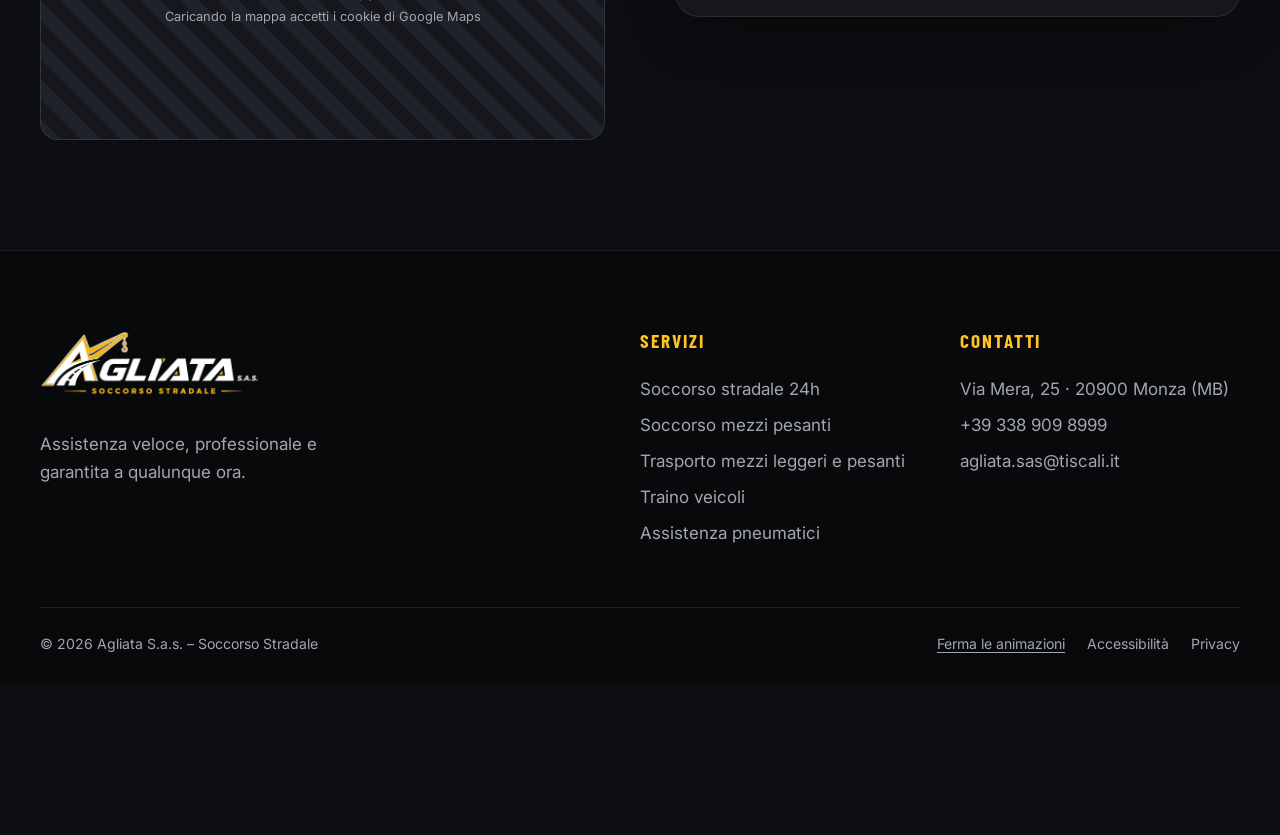
==== commit f3ca7776: "Servizi per mezzi pesanti e trasporti, accessibilità - Nuovi servizi: Soccorso mezzi pesanti e Trasp" ====
--- a/index.html
+++ b/index.html
@@ -4,7 +4,7 @@
   <meta charset="utf-8">
   <meta name="viewport" content="width=device-width, initial-scale=1">
   <title>Agliata Soccorso Stradale – Monza, 24 ore su 24</title>
-  <meta name="description" content="Soccorso stradale, traino e assistenza veicoli a Monza e Brianza, 24 ore su 24, 7 giorni su 7. Oltre 25 anni di esperienza. Chiama il 338 909 8999.">
+  <meta name="description" content="Soccorso stradale, soccorso mezzi pesanti, traino e trasporto di veicoli leggeri e pesanti a Monza e Brianza, 24 ore su 24, 7 giorni su 7. Oltre 25 anni di esperienza. Chiama il 338 909 8999.">
   <meta name="theme-color" content="#0d0e11">
   <meta property="og:title" content="Agliata Soccorso Stradale – Monza">
   <meta property="og:description" content="Soccorso stradale rapido e sicuro, 24 ore su 24, 7 giorni su 7.">
@@ -15,8 +15,8 @@
   <link rel="preconnect" href="https://fonts.googleapis.com">
   <link rel="preconnect" href="https://fonts.gstatic.com" crossorigin>
   <link href="https://fonts.googleapis.com/css2?family=Barlow+Condensed:wght@600;700;800&family=Inter:wght@400;500;600&display=swap" rel="stylesheet">
-  <link rel="stylesheet" href="assets/css/style.css?v=2">
-  <script>document.documentElement.classList.add('js')</script>
+  <link rel="stylesheet" href="assets/css/style.css?v=3">
+  <script>document.documentElement.classList.add('js');try{if(localStorage.getItem('animazioni')==='ferme')document.documentElement.classList.add('ferme')}catch(e){}</script>
   <script type="application/ld+json">
   {
     "@context": "https://schema.org",
@@ -58,10 +58,15 @@
       <a href="#contatti">Contatti</a>
     </nav>
 
-    <a class="pulsante pulsante--piccolo testata__chiama" href="tel:+393389098999">
+    <a class="pulsante pulsante--piccolo testata__chiama" href="tel:+393389098999" aria-label="Chiama il 338 909 8999">
       <svg class="icona" aria-hidden="true"><use href="#i-telefono"/></svg>
       <span>338 909 8999</span>
     </a>
+
+    <button class="ferma-animazioni ferma-animazioni--icona" type="button" aria-pressed="false" aria-label="Ferma le animazioni" title="Ferma le animazioni">
+      <svg class="icona icona--pausa" aria-hidden="true"><use href="#i-pausa"/></svg>
+      <svg class="icona icona--play" aria-hidden="true"><use href="#i-play"/></svg>
+    </button>
 
     <button class="hamburger" id="hamburger" aria-label="Apri il menu" aria-expanded="false" aria-controls="menu">
       <span></span><span></span><span></span>
@@ -81,12 +86,12 @@
     <div class="apertura__griglia" aria-hidden="true"></div>
 
     <div class="contenitore apertura__contenuto">
-      <p class="etichetta rivela"><span class="pallino"></span> Operativi adesso · 24 ore su 24</p>
+      <p class="etichetta rivela"><span class="pallino" aria-hidden="true"></span> Operativi adesso · 24 ore su 24</p>
       <h1 class="apertura__titolo">
         <span class="riga rivela">In panne?</span>
         <span class="riga rivela"><em>Arriviamo</em> noi.</span>
       </h1>
-      <p class="apertura__testo rivela">Soccorso stradale, traino e assistenza a Monza e in tutta la Brianza.
+      <p class="apertura__testo rivela">Soccorso stradale, mezzi pesanti, traino e trasporto veicoli a Monza e in tutta la Brianza.
         Giorno e notte, festivi compresi, da oltre 25 anni.</p>
       <div class="apertura__azioni rivela">
         <a class="pulsante pulsante--grande pulsante--pulsa" href="tel:+393389098999">
@@ -102,8 +107,8 @@
   <!-- Nastro scorrevole -->
   <div class="nastro" aria-hidden="true">
     <div class="nastro__traccia">
-      <span>Soccorso stradale 24h</span><span>Traino veicoli</span><span>Batteria scarica</span><span>Foratura</span><span>Auto e moto</span><span>Veicoli d'epoca</span><span>Pratiche assicurative</span><span>Monza e Brianza</span>
-      <span>Soccorso stradale 24h</span><span>Traino veicoli</span><span>Batteria scarica</span><span>Foratura</span><span>Auto e moto</span><span>Veicoli d'epoca</span><span>Pratiche assicurative</span><span>Monza e Brianza</span>
+      <span>Soccorso stradale 24h</span><span>Mezzi pesanti</span><span>Traino veicoli</span><span>Trasporto su bisarca</span><span>Batteria scarica</span><span>Foratura</span><span>Auto, moto e furgoni</span><span>Camion e autobus</span><span>Monza e Brianza</span>
+      <span>Soccorso stradale 24h</span><span>Mezzi pesanti</span><span>Traino veicoli</span><span>Trasporto su bisarca</span><span>Batteria scarica</span><span>Foratura</span><span>Auto, moto e furgoni</span><span>Camion e autobus</span><span>Monza e Brianza</span>
     </div>
   </div>
 
@@ -111,7 +116,7 @@
   <section class="numeri">
     <div class="contenitore numeri__griglia">
       <div class="numero rivela">
-        <strong><span data-conta="25">0</span>+</strong>
+        <strong><span data-conta="25">25</span>+</strong>
         <span>anni di servizio ed esperienza</span>
       </div>
       <div class="numero rivela">
@@ -119,7 +124,7 @@
         <span>sempre operativi, anche di notte e nei festivi</span>
       </div>
       <div class="numero rivela">
-        <strong><span data-conta="365">0</span></strong>
+        <strong><span data-conta="365">365</span></strong>
         <span>giorni l'anno di reperibilità</span>
       </div>
       <div class="numero rivela">
@@ -147,19 +152,41 @@
             <li>Trasporto del veicolo in officina</li>
             <li>Interventi su strade urbane, extraurbane e autostrade</li>
           </ul>
-          <span class="servizio__numero">01</span>
+          <span class="servizio__numero" aria-hidden="true">01</span>
+        </article>
+
+        <article class="servizio rivela" data-inclina>
+          <div class="servizio__icona"><svg class="icona" aria-hidden="true"><use href="#i-camion"/></svg></div>
+          <h3>Soccorso mezzi pesanti</h3>
+          <ul>
+            <li>Recupero di camion, autobus e mezzi da lavoro in avaria o incidentati</li>
+            <li>Carro gru per recuperi complessi e veicoli ribaltati</li>
+            <li>Interventi anche di notte, insieme ai soccorsi presenti sul posto</li>
+            <li>Traino e trasporto del mezzo in officina o dove indicato</li>
+          </ul>
+          <span class="servizio__numero" aria-hidden="true">02</span>
+        </article>
+
+        <article class="servizio rivela" data-inclina>
+          <div class="servizio__icona"><svg class="icona" aria-hidden="true"><use href="#i-bisarca"/></svg></div>
+          <h3>Trasporto mezzi leggeri e pesanti</h3>
+          <ul>
+            <li>Auto, moto e furgoni su carro attrezzi</li>
+            <li>Camion e trattori stradali su bisarca</li>
+            <li>Trasporti programmati con preventivo</li>
+            <li>Mezzi adatti a veicoli sportivi, d'epoca o di lusso</li>
+          </ul>
+          <span class="servizio__numero" aria-hidden="true">03</span>
         </article>
 
         <article class="servizio rivela" data-inclina>
           <div class="servizio__icona"><svg class="icona" aria-hidden="true"><use href="#i-traino"/></svg></div>
           <h3>Traino veicoli</h3>
           <ul>
-            <li>Trasporto di auto incidentate o guaste</li>
+            <li>Traino di auto incidentate o guaste</li>
             <li>Trasferimento sicuro verso officine convenzionate o a tua scelta</li>
-            <li>Recupero e trasporto di mezzi pesanti: camion, furgoni e autobus</li>
-            <li>Mezzi adatti a veicoli sportivi, d'epoca o di lusso</li>
-          </ul>
-          <span class="servizio__numero">02</span>
+          </ul>
+          <span class="servizio__numero" aria-hidden="true">04</span>
         </article>
 
         <article class="servizio rivela" data-inclina>
@@ -170,7 +197,7 @@
             <li>Riparazione rapida dello pneumatico, quando possibile</li>
             <li>Consigli sui pneumatici giusti per stagione e utilizzo</li>
           </ul>
-          <span class="servizio__numero">03</span>
+          <span class="servizio__numero" aria-hidden="true">05</span>
         </article>
 
         <article class="servizio rivela" data-inclina>
@@ -181,10 +208,10 @@
             <li>Trasporto veicoli per fiere, eventi ed esposizioni</li>
             <li>Supporto nelle pratiche assicurative dopo un incidente</li>
           </ul>
-          <span class="servizio__numero">04</span>
-        </article>
-      </div>
-    </div>
+          <span class="servizio__numero" aria-hidden="true">06</span>
+        </article>
+      </div>
+      </div>
   </section>
 
   <!-- Come funziona -->
@@ -257,27 +284,27 @@
       </div>
 
       <div class="galleria">
-        <button class="galleria__voce galleria__voce--alta rivela" type="button" data-grande="assets/img/incidente-notte.jpg">
+        <button class="galleria__voce galleria__voce--alta rivela" type="button" aria-label="Ingrandisci la foto: Recupero mezzi pesanti, di notte" data-grande="assets/img/incidente-notte.jpg">
           <img src="assets/img/incidente-notte-800.jpg" alt="Intervento notturno su un camion ribaltato, con i Vigili del Fuoco" loading="lazy">
           <span>Recupero mezzi pesanti, di notte</span>
         </button>
-        <button class="galleria__voce galleria__voce--larga rivela" type="button" data-grande="assets/img/scania-carico.jpg">
+        <button class="galleria__voce galleria__voce--larga rivela" type="button" aria-label="Ingrandisci la foto: Trasporto su bisarca" data-grande="assets/img/scania-carico.jpg">
           <img src="assets/img/scania-carico-800.jpg" alt="Bisarca Team Agliata con furgone e camion caricati" loading="lazy">
           <span>Trasporto su bisarca</span>
         </button>
-        <button class="galleria__voce rivela" type="button" data-grande="assets/img/carro-iveco.jpg">
+        <button class="galleria__voce rivela" type="button" aria-label="Ingrandisci la foto: Carro attrezzi" data-grande="assets/img/carro-iveco.jpg">
           <img src="assets/img/carro-iveco-800.jpg" alt="Carro attrezzi Iveco Daily con un autocarro caricato" loading="lazy">
           <span>Carro attrezzi</span>
         </button>
-        <button class="galleria__voce rivela" type="button" data-grande="assets/img/gru-autobus.jpg">
+        <button class="galleria__voce rivela" type="button" aria-label="Ingrandisci la foto: Traino autobus" data-grande="assets/img/gru-autobus.jpg">
           <img src="assets/img/gru-autobus-800.jpg" alt="Carro gru che traina un autobus" loading="lazy">
           <span>Traino autobus</span>
         </button>
-        <button class="galleria__voce rivela" type="button" data-grande="assets/img/bisarca-furgone.jpg">
+        <button class="galleria__voce rivela" type="button" aria-label="Ingrandisci la foto: Lo Scania R 520" data-grande="assets/img/bisarca-furgone.jpg">
           <img src="assets/img/bisarca-furgone-800.jpg" alt="Fiancata dello Scania R 520 Team Agliata" loading="lazy">
           <span>Lo Scania R 520</span>
         </button>
-        <button class="galleria__voce rivela" type="button" data-grande="assets/img/modellini.jpg">
+        <button class="galleria__voce rivela" type="button" aria-label="Ingrandisci la foto: Il Team Agliata, anche in scala" data-grande="assets/img/modellini.jpg">
           <img src="assets/img/modellini-800.jpg" alt="Modellini in scala dei mezzi Team Agliata" loading="lazy">
           <span>Il Team Agliata, anche in scala</span>
         </button>
@@ -293,9 +320,9 @@
         <h2 class="chiamata__titolo">Un numero, una risposta. Sempre.</h2>
       </div>
       <div class="chiamata__numeri">
-        <a href="tel:+393389098999"><small>Cellulare</small>338 909 8999</a>
-        <a href="tel:+393334225478"><small>Cellulare</small>333 422 5478</a>
-        <a href="tel:+39039748890"><small>Ufficio</small>039 748 890</a>
+        <a href="tel:+393389098999" aria-label="Chiama cellulare 338 909 8999"><small aria-hidden="true">Cellulare</small>338 909 8999</a>
+        <a href="tel:+393334225478" aria-label="Chiama cellulare 333 422 5478"><small aria-hidden="true">Cellulare</small>333 422 5478</a>
+        <a href="tel:+39039748890" aria-label="Chiama ufficio 039 748 890"><small aria-hidden="true">Ufficio</small>039 748 890</a>
       </div>
     </div>
   </section>
@@ -325,15 +352,16 @@
         </div>
       </div>
 
-      <form class="modulo rivela" id="modulo" action="invia.php" method="post" novalidate>
+      <form class="modulo rivela" id="modulo" action="invia.php" method="post" novalidate aria-describedby="nota-obbligatori">
+        <p class="modulo__nota" id="nota-obbligatori">I campi con <span aria-hidden="true">*</span> sono obbligatori.</p>
         <div class="campo">
           <input id="nome" name="nome" type="text" autocomplete="name" placeholder=" " required maxlength="100">
-          <label for="nome">Nome e cognome</label>
+          <label for="nome">Nome e cognome <span aria-hidden="true">*</span></label>
         </div>
         <div class="campo-doppio">
           <div class="campo">
-            <input id="telefono" name="telefono" type="tel" autocomplete="tel" placeholder=" " required maxlength="30">
-            <label for="telefono">Telefono</label>
+            <input id="telefono" name="telefono" type="tel" autocomplete="tel" placeholder=" " required maxlength="30" pattern="[0-9 +\(\)\.\/\-]{6,30}" title="Solo numeri, spazi e i simboli + ( ) . / -">
+            <label for="telefono">Telefono <span aria-hidden="true">*</span></label>
           </div>
           <div class="campo">
             <input id="email" name="email" type="email" autocomplete="email" placeholder=" " maxlength="150">
@@ -343,6 +371,8 @@
         <div class="campo">
           <select id="servizio" name="servizio">
             <option>Preventivo traino</option>
+            <option>Soccorso mezzi pesanti</option>
+            <option>Trasporto mezzi leggeri o pesanti</option>
             <option>Trasporto programmato</option>
             <option>Trasporto per fiere o eventi</option>
             <option>Pratiche assicurative</option>
@@ -352,22 +382,23 @@
         </div>
         <div class="campo">
           <textarea id="messaggio" name="messaggio" rows="5" placeholder=" " required maxlength="3000"></textarea>
-          <label for="messaggio">Messaggio</label>
+          <label for="messaggio">Messaggio <span aria-hidden="true">*</span></label>
         </div>
         <!-- campo trappola per i bot: resta vuoto -->
         <div class="trappola" aria-hidden="true">
           <label for="sito">Sito</label>
           <input id="sito" name="sito" type="text" tabindex="-1" autocomplete="off">
         </div>
-        <label class="consenso">
+        <label class="consenso campo-consenso">
           <input type="checkbox" name="privacy" value="1" required>
-          <span>Ho letto l'<a href="privacy.html">informativa sulla privacy</a> e acconsento al trattamento dei dati per ricevere una risposta.</span>
+          <span class="consenso__testo">
+          <span>Ho letto l'<a href="privacy.html">informativa sulla privacy</a> e acconsento al trattamento dei dati per ricevere una risposta. <span aria-hidden="true">*</span></span></span>
         </label>
         <button class="pulsante pulsante--grande pulsante--pieno" type="submit">
           <span class="pulsante__testo">Invia richiesta</span>
           <svg class="icona" aria-hidden="true"><use href="#i-freccia"/></svg>
         </button>
-        <p class="modulo__esito" id="esito" role="status" aria-live="polite"></p>
+        <p class="modulo__esito" id="esito" role="status" aria-live="polite" aria-atomic="true"></p>
       </form>
     </div>
   </section>
@@ -384,14 +415,15 @@
       <p>Assistenza veloce, professionale e garantita a qualunque ora.</p>
     </div>
     <div>
-      <h4>Servizi</h4>
+      <h2 class="piede__titolo">Servizi</h2>
       <a href="#servizi">Soccorso stradale 24h</a>
+      <a href="#servizi">Soccorso mezzi pesanti</a>
+      <a href="#servizi">Trasporto mezzi leggeri e pesanti</a>
       <a href="#servizi">Traino veicoli</a>
       <a href="#servizi">Assistenza pneumatici</a>
-      <a href="#servizi">Servizi aggiuntivi</a>
     </div>
     <div>
-      <h4>Contatti</h4>
+      <h2 class="piede__titolo">Contatti</h2>
       <span>Via Mera, 25 · 20900 Monza (MB)</span>
       <a href="tel:+393389098999">+39 338 909 8999</a>
       <a href="mailto:agliata.sas@tiscali.it">agliata.sas@tiscali.it</a>
@@ -399,7 +431,11 @@
   </div>
   <div class="contenitore piede__fondo">
     <span>© <span id="anno">2026</span> Agliata S.a.s. – Soccorso Stradale</span>
-    <a href="privacy.html">Privacy</a>
+    <span class="piede__link">
+      <button class="ferma-animazioni" type="button" aria-pressed="false">Ferma le animazioni</button>
+      <a href="accessibilita.html">Accessibilità</a>
+      <a href="privacy.html">Privacy</a>
+    </span>
   </div>
 </footer>
 
@@ -413,7 +449,7 @@
 <dialog class="visore" id="visore" aria-label="Foto ingrandita">
   <button class="visore__chiudi" type="button" aria-label="Chiudi">×</button>
   <button class="visore__freccia visore__freccia--prec" type="button" aria-label="Foto precedente">‹</button>
-  <figure><img alt=""><figcaption></figcaption></figure>
+  <figure><img alt=""><figcaption aria-live="polite"></figcaption></figure>
   <button class="visore__freccia visore__freccia--succ" type="button" aria-label="Foto successiva">›</button>
 </dialog>
 
@@ -422,15 +458,19 @@
   <symbol id="i-telefono" viewBox="0 0 24 24"><path fill="none" stroke="currentColor" stroke-width="2" stroke-linecap="round" stroke-linejoin="round" d="M22 16.9v3a2 2 0 0 1-2.2 2 19.8 19.8 0 0 1-8.6-3.1 19.5 19.5 0 0 1-6-6A19.8 19.8 0 0 1 2.1 4.2 2 2 0 0 1 4.1 2h3a2 2 0 0 1 2 1.7c.1 1 .4 1.9.7 2.8a2 2 0 0 1-.5 2.1L8 9.9a16 16 0 0 0 6 6l1.3-1.3a2 2 0 0 1 2.1-.4c.9.3 1.8.6 2.8.7a2 2 0 0 1 1.7 2Z"/></symbol>
   <symbol id="i-soccorso" viewBox="0 0 24 24"><g fill="none" stroke="currentColor" stroke-width="2" stroke-linecap="round" stroke-linejoin="round"><path d="M12 3 22 20H2Z"/><path d="M12 10v4"/><path d="M12 17h.01"/></g></symbol>
   <symbol id="i-traino" viewBox="0 0 24 24"><g fill="none" stroke="currentColor" stroke-width="2" stroke-linecap="round" stroke-linejoin="round"><path d="M2 17V9h9v8"/><path d="M11 12h5l3 3v2h-2"/><path d="M11 17h3"/><circle cx="6" cy="17.5" r="2"/><circle cx="16" cy="17.5" r="2"/><path d="M4 9 9 4h4"/></g></symbol>
+  <symbol id="i-camion" viewBox="0 0 24 24"><g fill="none" stroke="currentColor" stroke-width="2" stroke-linecap="round" stroke-linejoin="round"><path d="M1 16V6h13v10"/><path d="M14 9h4l4 4v3h-2"/><path d="M14 16h-4"/><circle cx="5.5" cy="17" r="2"/><circle cx="17.5" cy="17" r="2"/><path d="M1 16h2.5"/></g></symbol>
+  <symbol id="i-bisarca" viewBox="0 0 24 24"><g fill="none" stroke="currentColor" stroke-width="2" stroke-linecap="round" stroke-linejoin="round"><path d="M2 15h20"/><path d="M4 11l2-3h5l2 3"/><path d="M3 11h11v4"/><path d="M17 15V8h3l2 3v4"/><circle cx="6" cy="18" r="1.8"/><circle cx="12" cy="18" r="1.8"/><circle cx="19" cy="18" r="1.8"/></g></symbol>
   <symbol id="i-ruota" viewBox="0 0 24 24"><g fill="none" stroke="currentColor" stroke-width="2" stroke-linecap="round"><circle cx="12" cy="12" r="9"/><circle cx="12" cy="12" r="3"/><path d="M12 3v6M12 15v6M3 12h6M15 12h6"/></g></symbol>
   <symbol id="i-plus" viewBox="0 0 24 24"><g fill="none" stroke="currentColor" stroke-width="2" stroke-linecap="round"><rect x="3" y="3" width="18" height="18" rx="4"/><path d="M12 8v8M8 12h8"/></g></symbol>
   <symbol id="i-spunta" viewBox="0 0 24 24"><path fill="none" stroke="currentColor" stroke-width="2.5" stroke-linecap="round" stroke-linejoin="round" d="m5 12 5 5 9-10"/></symbol>
   <symbol id="i-luogo" viewBox="0 0 24 24"><g fill="none" stroke="currentColor" stroke-width="2" stroke-linecap="round" stroke-linejoin="round"><path d="M20 10c0 6-8 12-8 12S4 16 4 10a8 8 0 0 1 16 0Z"/><circle cx="12" cy="10" r="3"/></g></symbol>
   <symbol id="i-posta" viewBox="0 0 24 24"><g fill="none" stroke="currentColor" stroke-width="2" stroke-linecap="round" stroke-linejoin="round"><rect x="2" y="4" width="20" height="16" rx="2"/><path d="m22 6-10 7L2 6"/></g></symbol>
   <symbol id="i-orologio" viewBox="0 0 24 24"><g fill="none" stroke="currentColor" stroke-width="2" stroke-linecap="round"><circle cx="12" cy="12" r="9"/><path d="M12 7v5l3 2"/></g></symbol>
+  <symbol id="i-pausa" viewBox="0 0 24 24"><g fill="currentColor"><rect x="6" y="5" width="4" height="14" rx="1"/><rect x="14" y="5" width="4" height="14" rx="1"/></g></symbol>
+  <symbol id="i-play" viewBox="0 0 24 24"><path fill="currentColor" d="M8 5.5v13a1 1 0 0 0 1.5.9l10-6.5a1 1 0 0 0 0-1.7l-10-6.5A1 1 0 0 0 8 5.5Z"/></symbol>
   <symbol id="i-freccia" viewBox="0 0 24 24"><path fill="none" stroke="currentColor" stroke-width="2" stroke-linecap="round" stroke-linejoin="round" d="M5 12h14m-6-6 6 6-6 6"/></symbol>
 </svg>
 
-<script src="assets/js/main.js?v=2" defer></script>
+<script src="assets/js/main.js?v=3" defer></script>
 </body>
 </html>
--- a/assets/css/style.css
+++ b/assets/css/style.css
@@ -140,6 +140,20 @@
 
 .hamburger { display: none; }
 
+/* pulsante per fermare le animazioni */
+.ferma-animazioni {
+  background: none; border: 0; padding: 0; color: inherit; font: inherit; cursor: pointer; text-decoration: underline;
+  text-underline-offset: 3px;
+}
+.ferma-animazioni:hover { color: var(--giallo); }
+.ferma-animazioni--icona {
+  display: grid; place-items: center; flex: none; width: 40px; height: 40px; border-radius: 12px;
+  background: var(--asfalto-3); border: 1px solid var(--bordo); text-decoration: none;
+}
+.ferma-animazioni--icona .icona { width: 16px; height: 16px; }
+.ferma-animazioni--icona .icona--play, .ferme .ferma-animazioni--icona .icona--pausa { display: none; }
+.ferme .ferma-animazioni--icona .icona--play { display: block; }
+
 /* --- Apertura ----------------------------------------------------------- */
 
 .apertura {
@@ -228,7 +242,8 @@
 }
 
 /* servizi */
-.servizi { display: grid; grid-template-columns: repeat(2, 1fr); gap: 22px; }
+.servizi { display: grid; grid-template-columns: repeat(3, 1fr); gap: 22px; }
+@media (max-width: 1140px) { .servizi { grid-template-columns: repeat(2, 1fr); } }
 .servizio {
   position: relative; overflow: hidden;
   padding: 40px 36px 36px; border-radius: var(--raggio);
@@ -250,7 +265,7 @@
 }
 .servizio__icona .icona { width: 30px; height: 30px; }
 .servizio:hover .servizio__icona { transform: rotate(-8deg) scale(1.08); background: var(--giallo); color: var(--asfalto); }
-.servizio h3 { font-size: 2rem; text-transform: uppercase; margin-bottom: 18px; }
+.servizio h3 { font-size: 1.8rem; padding-right: 60px; text-transform: uppercase; margin-bottom: 18px; }
 .servizio ul { list-style: none; margin: 0; padding: 0; display: grid; gap: 10px; color: var(--testo-tenue); }
 .servizio li { padding-left: 22px; position: relative; }
 .servizio li::before {
@@ -363,6 +378,10 @@
 .consenso input { width: 20px; height: 20px; accent-color: var(--giallo); flex: none; margin-top: 2px; }
 .consenso a { color: var(--giallo); }
 
+.modulo__nota { margin: 0; font-size: .88rem; color: var(--testo-tenue); }
+.campo-consenso.errore { color: #ff9a92; }
+.campo-consenso.errore input { outline: 2px solid #ff5a4f; outline-offset: 2px; }
+.campo.errore label { color: #ff9a92; }
 .modulo__esito { margin: 0; min-height: 1.4em; font-size: .95rem; }
 .modulo__esito.ok { color: #3ddc84; }
 .modulo__esito.ko { color: #ff7a70; }
@@ -373,10 +392,11 @@
 .piede { background: #08090b; padding: 80px 0 30px; border-top: 1px solid var(--bordo); }
 .piede__griglia { display: grid; grid-template-columns: 2fr 1fr 1fr; gap: 40px; }
 .piede p { color: var(--testo-tenue); max-width: 320px; }
-.piede h4 { font-size: 1.2rem; text-transform: uppercase; letter-spacing: .1em; color: var(--giallo); margin-bottom: 16px; }
+.piede__titolo { font-size: 1.2rem; text-transform: uppercase; letter-spacing: .1em; color: var(--giallo); margin-bottom: 16px; }
 .piede__griglia > div:not(:first-child) { display: grid; gap: 8px; align-content: start; color: var(--testo-tenue); }
 .piede a { text-decoration: none; }
 .piede__griglia a:hover { color: var(--giallo); }
+.piede__link { display: flex; gap: 22px; flex-wrap: wrap; }
 .piede__fondo {
   display: flex; justify-content: space-between; gap: 20px; flex-wrap: wrap;
   margin-top: 60px; padding-top: 24px; border-top: 1px solid var(--bordo);
@@ -516,6 +536,8 @@
 .pagina-testo h1 { font-size: clamp(2.6rem, 6vw, 4.4rem); text-transform: uppercase; margin-bottom: 30px; }
 .pagina-testo h2 { font-size: 1.7rem; text-transform: uppercase; margin: 40px 0 12px; color: var(--giallo); }
 .pagina-testo p, .pagina-testo li { color: var(--testo-tenue); }
+.pagina-testo li + li { margin-top: 8px; }
+.pagina-testo a { color: var(--giallo); }
 
 /* --- Schermi piccoli ---------------------------------------------------- */
 
@@ -525,10 +547,11 @@
     flex-direction: column; justify-content: center; align-items: center; gap: 26px;
     background: rgba(13, 14, 17, .97);
     clip-path: circle(0 at calc(100% - 40px) 40px);
-    transition: clip-path .6s var(--curva);
+    visibility: hidden;
+    transition: clip-path .6s var(--curva), visibility 0s .6s;
   }
   .menu a { font: 800 2.6rem var(--titoli); text-transform: uppercase; color: var(--testo); }
-  .menu.aperto { clip-path: circle(150% at calc(100% - 40px) 40px); }
+  .menu.aperto { clip-path: circle(150% at calc(100% - 40px) 40px); visibility: visible; transition: clip-path .6s var(--curva); }
   .testata__chiama { margin-left: auto; }
   .hamburger {
     display: grid; gap: 5px; place-content: center; width: 46px; height: 46px; border-radius: 12px;
@@ -573,6 +596,15 @@
 
 /* --- Movimento ridotto -------------------------------------------------- */
 
+/* --- Animazioni fermate dal visitatore ---------------------------------- */
+
+.ferme *, .ferme *::before, .ferme *::after {
+  animation-duration: .01ms !important; animation-iteration-count: 1 !important; transition-duration: .01ms !important;
+}
+html.ferme { scroll-behavior: auto; }
+.ferme .rivela { opacity: 1 !important; transform: none !important; }
+
+
 @media (prefers-reduced-motion: reduce) {
   *, *::before, *::after { animation-duration: .01ms !important; animation-iteration-count: 1 !important; transition-duration: .01ms !important; }
   html { scroll-behavior: auto; }
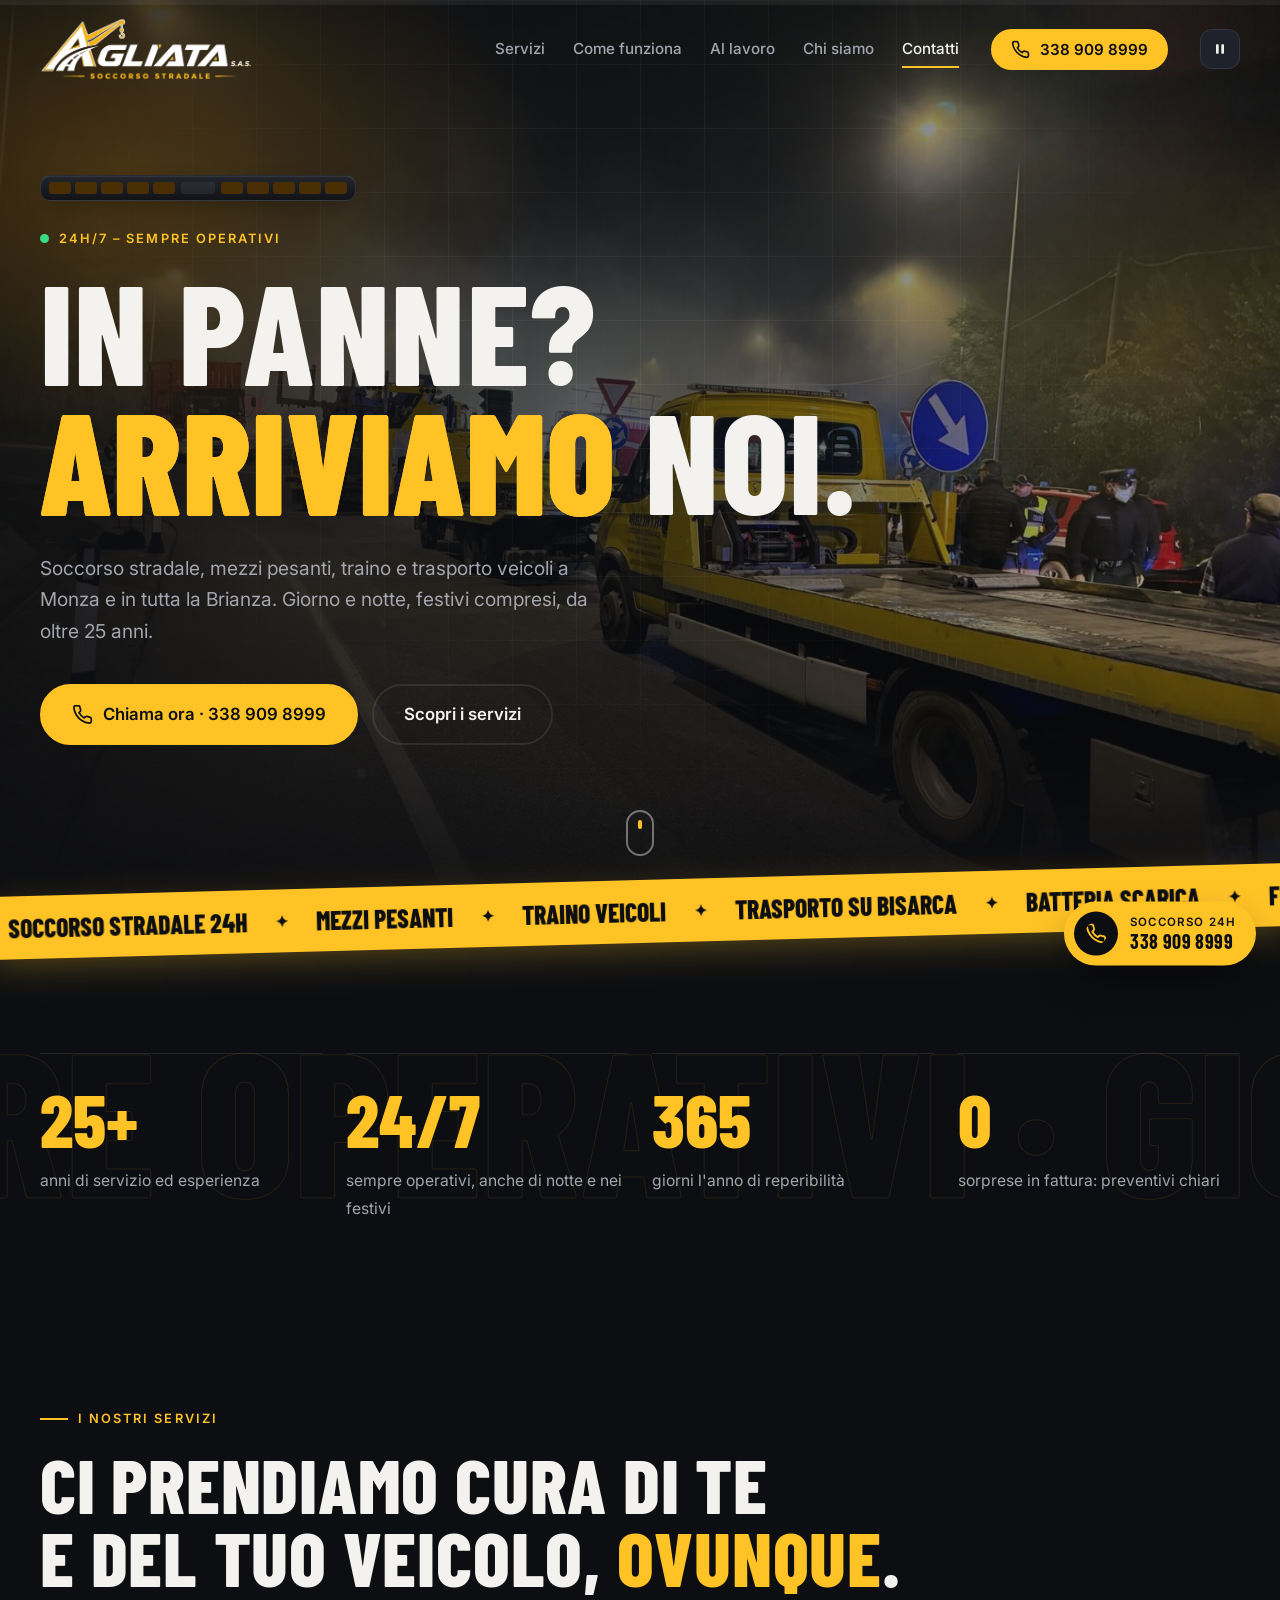
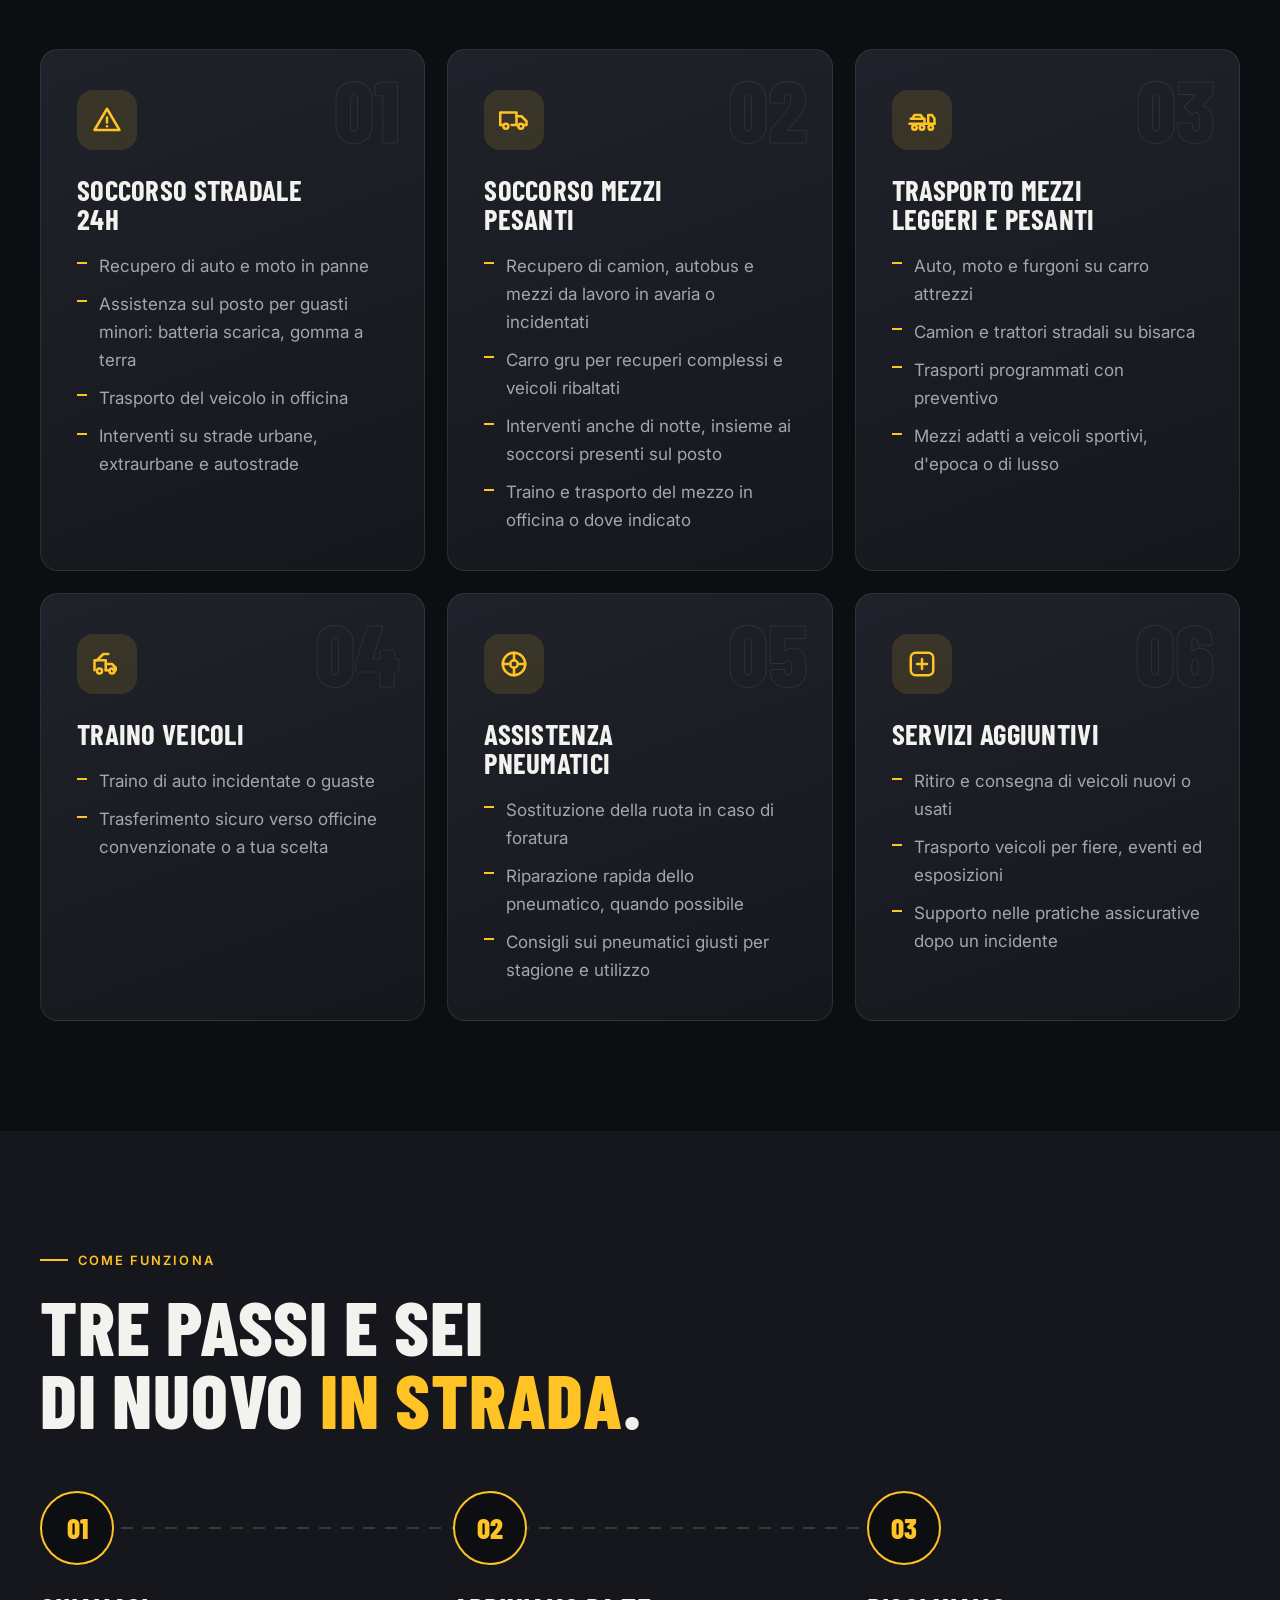
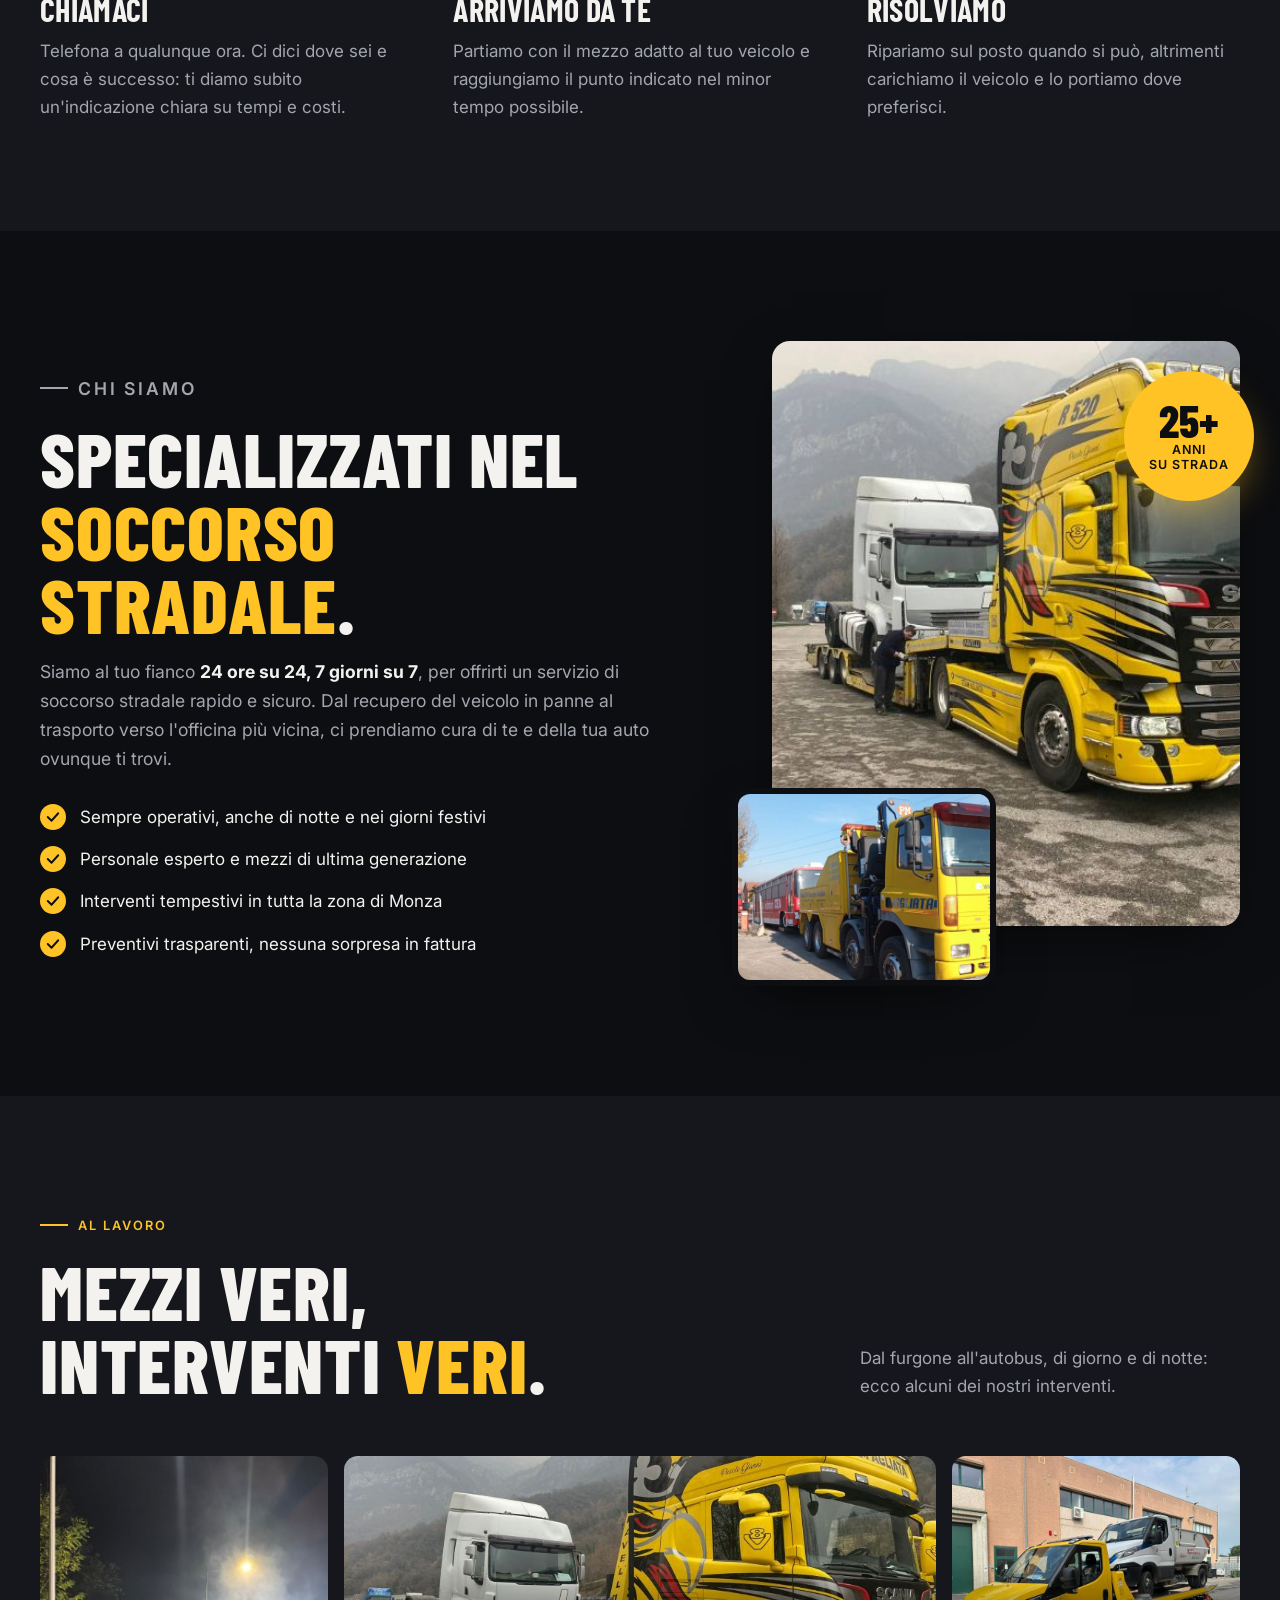
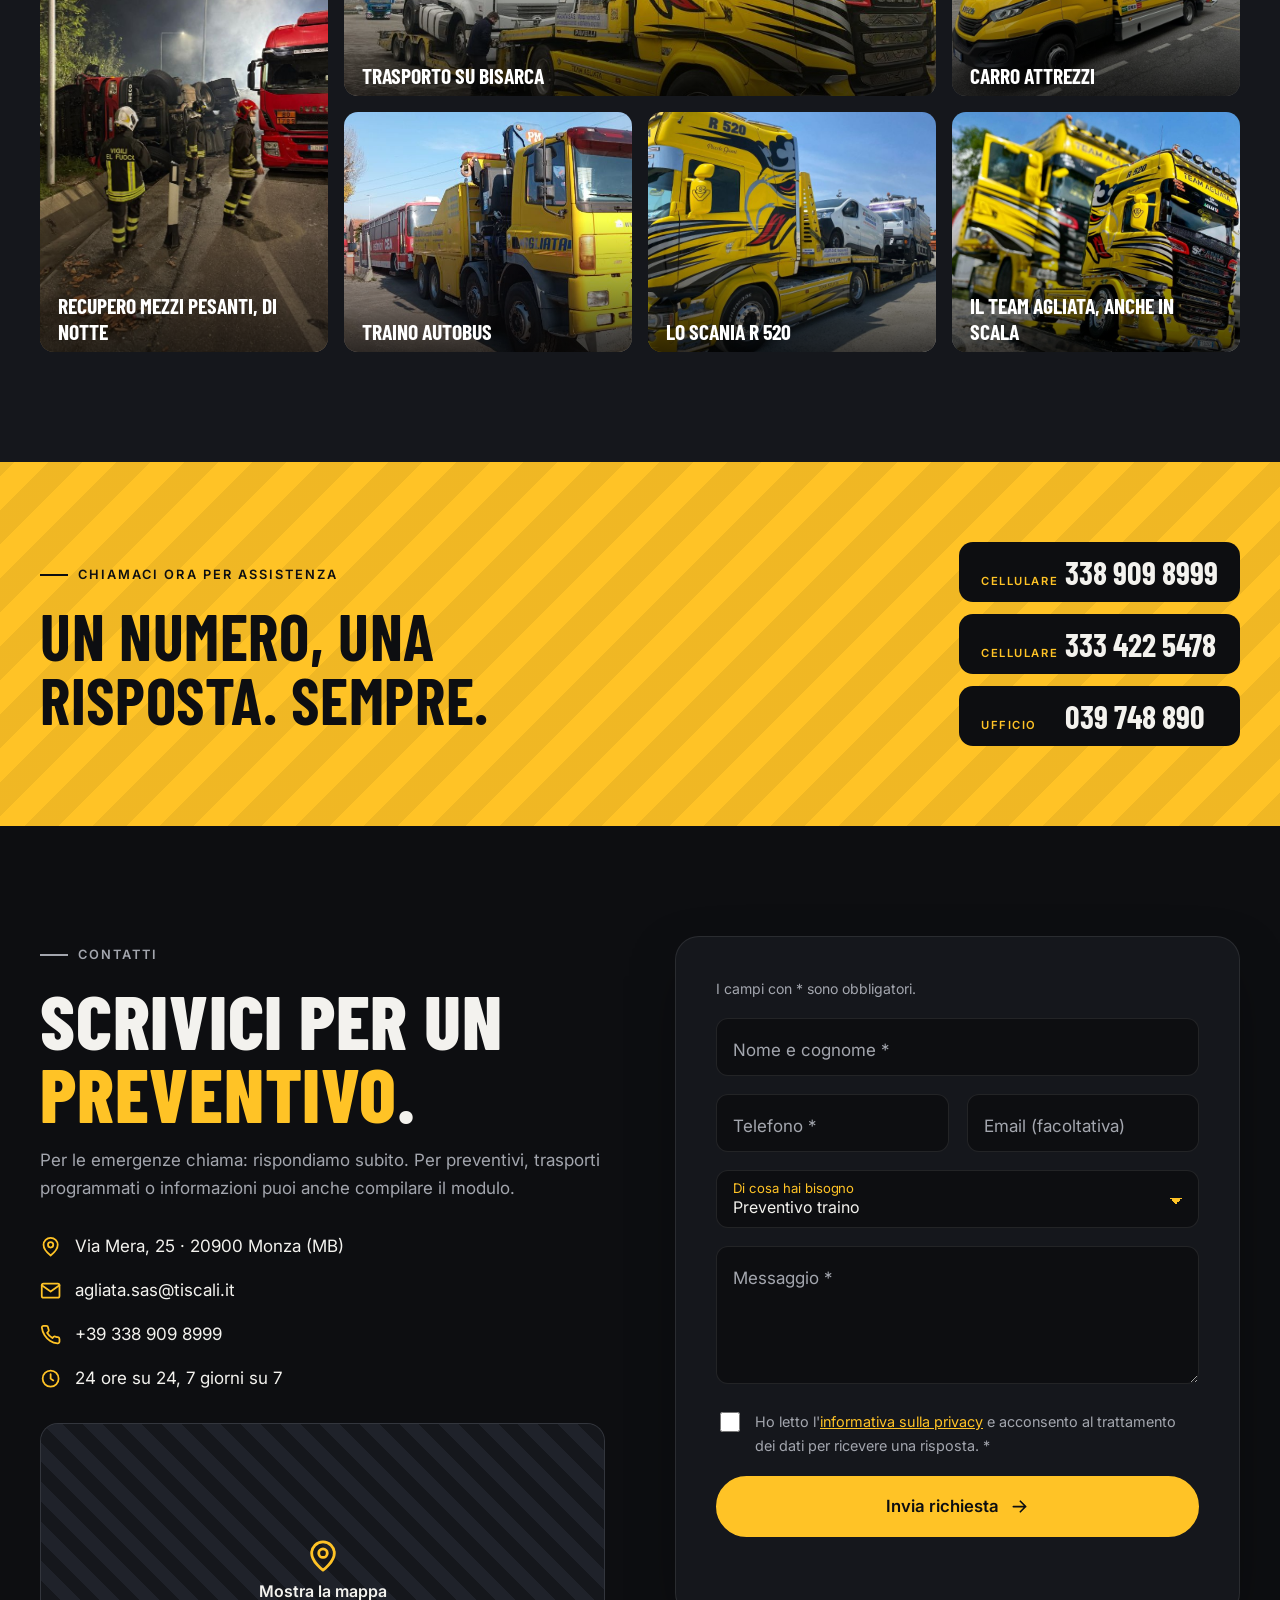
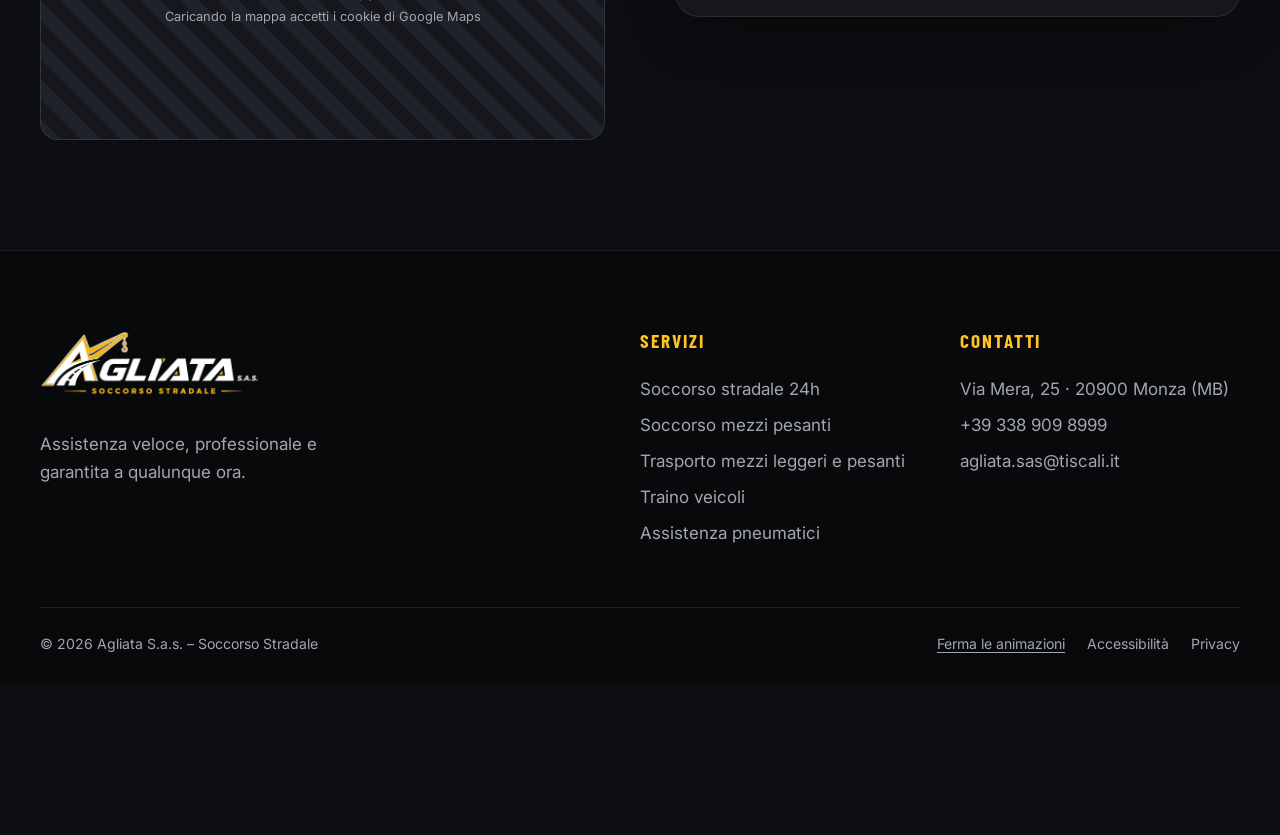
==== commit 3e12e8cb: "Sito più animato: barra a LED, foto nei servizi, camioncino nei passi - Apertura: barra a LED con do" ====
--- a/index.html
+++ b/index.html
@@ -15,7 +15,7 @@
   <link rel="preconnect" href="https://fonts.googleapis.com">
   <link rel="preconnect" href="https://fonts.gstatic.com" crossorigin>
   <link href="https://fonts.googleapis.com/css2?family=Barlow+Condensed:wght@600;700;800&family=Inter:wght@400;500;600&display=swap" rel="stylesheet">
-  <link rel="stylesheet" href="assets/css/style.css?v=3">
+  <link rel="stylesheet" href="assets/css/style.css?v=6">
   <script>document.documentElement.classList.add('js');try{if(localStorage.getItem('animazioni')==='ferme')document.documentElement.classList.add('ferme')}catch(e){}</script>
   <script type="application/ld+json">
   {
@@ -74,6 +74,8 @@
   </div>
 </header>
 
+<div class="avanzamento" aria-hidden="true"><span></span></div>
+
 <main id="contenuto">
 
   <!-- Apertura -->
@@ -86,19 +88,24 @@
     <div class="apertura__griglia" aria-hidden="true"></div>
 
     <div class="contenitore apertura__contenuto">
-      <p class="etichetta rivela"><span class="pallino" aria-hidden="true"></span> Operativi adesso · 24 ore su 24</p>
+      <div class="barra-led" aria-hidden="true">
+        <span class="barra-led__lato barra-led__lato--sx"><i></i><i></i><i></i><i></i><i></i></span>
+        <span class="barra-led__centro"></span>
+        <span class="barra-led__lato barra-led__lato--dx"><i></i><i></i><i></i><i></i><i></i></span>
+      </div>
+      <p class="etichetta rivela"><span class="pallino" aria-hidden="true"></span> 24h/7 – Sempre operativi</p>
       <h1 class="apertura__titolo">
-        <span class="riga rivela">In panne?</span>
-        <span class="riga rivela"><em>Arriviamo</em> noi.</span>
+        <span class="riga"><span class="parola"><span>In</span></span> <span class="parola"><span>panne?</span></span></span>
+        <span class="riga"><span class="parola"><span><em>Arriviamo</em></span></span> <span class="parola"><span>noi.</span></span></span>
       </h1>
       <p class="apertura__testo rivela">Soccorso stradale, mezzi pesanti, traino e trasporto veicoli a Monza e in tutta la Brianza.
         Giorno e notte, festivi compresi, da oltre 25 anni.</p>
       <div class="apertura__azioni rivela">
-        <a class="pulsante pulsante--grande pulsante--pulsa" href="tel:+393389098999">
+        <a class="pulsante pulsante--grande pulsante--pulsa" data-calamita href="tel:+393389098999">
           <svg class="icona" aria-hidden="true"><use href="#i-telefono"/></svg>
           Chiama ora · 338 909 8999
         </a>
-        <a class="pulsante pulsante--contorno pulsante--grande" href="#servizi">Scopri i servizi</a>
+        <a class="pulsante pulsante--contorno pulsante--grande" data-calamita href="#servizi">Scopri i servizi</a>
       </div>
     </div>
     <a class="apertura__giu" href="#servizi" aria-label="Scorri ai servizi"><span></span></a>
@@ -114,6 +121,7 @@
 
   <!-- Numeri -->
   <section class="numeri">
+    <div class="numeri__sfondo" aria-hidden="true">Sempre operativi · Giorno e notte · Sempre operativi · Giorno e notte ·</div>
     <div class="contenitore numeri__griglia">
       <div class="numero rivela">
         <strong><span data-conta="25">25</span>+</strong>
@@ -143,7 +151,8 @@
       </div>
 
       <div class="servizi">
-        <article class="servizio rivela" data-inclina>
+        <article class="servizio servizio--foto rivela" data-inclina>
+          <img class="servizio__foto" src="assets/img/intervento-notte-800.jpg" alt="" loading="lazy">
           <div class="servizio__icona"><svg class="icona" aria-hidden="true"><use href="#i-soccorso"/></svg></div>
           <h3>Soccorso stradale 24h</h3>
           <ul>
@@ -155,7 +164,8 @@
           <span class="servizio__numero" aria-hidden="true">01</span>
         </article>
 
-        <article class="servizio rivela" data-inclina>
+        <article class="servizio servizio--foto rivela" data-inclina>
+          <img class="servizio__foto" src="assets/img/gru-autobus-800.jpg" alt="" loading="lazy">
           <div class="servizio__icona"><svg class="icona" aria-hidden="true"><use href="#i-camion"/></svg></div>
           <h3>Soccorso mezzi pesanti</h3>
           <ul>
@@ -167,7 +177,8 @@
           <span class="servizio__numero" aria-hidden="true">02</span>
         </article>
 
-        <article class="servizio rivela" data-inclina>
+        <article class="servizio servizio--foto rivela" data-inclina>
+          <img class="servizio__foto" src="assets/img/scania-carico-800.jpg" alt="" loading="lazy">
           <div class="servizio__icona"><svg class="icona" aria-hidden="true"><use href="#i-bisarca"/></svg></div>
           <h3>Trasporto mezzi leggeri e pesanti</h3>
           <ul>
@@ -179,7 +190,8 @@
           <span class="servizio__numero" aria-hidden="true">03</span>
         </article>
 
-        <article class="servizio rivela" data-inclina>
+        <article class="servizio servizio--foto rivela" data-inclina>
+          <img class="servizio__foto" src="assets/img/carro-iveco-800.jpg" alt="" loading="lazy">
           <div class="servizio__icona"><svg class="icona" aria-hidden="true"><use href="#i-traino"/></svg></div>
           <h3>Traino veicoli</h3>
           <ul>
@@ -200,7 +212,8 @@
           <span class="servizio__numero" aria-hidden="true">05</span>
         </article>
 
-        <article class="servizio rivela" data-inclina>
+        <article class="servizio servizio--foto rivela" data-inclina>
+          <img class="servizio__foto" src="assets/img/bisarca-furgone-800.jpg" alt="" loading="lazy">
           <div class="servizio__icona"><svg class="icona" aria-hidden="true"><use href="#i-plus"/></svg></div>
           <h3>Servizi aggiuntivi</h3>
           <ul>
@@ -222,6 +235,7 @@
         <h2 class="sezione__titolo rivela">Tre passi e sei<br>di nuovo <em>in strada</em>.</h2>
       </div>
 
+      <div class="passi-percorso">
       <ol class="passi">
         <li class="passo rivela">
           <span class="passo__numero">01</span>
@@ -239,6 +253,8 @@
           <p>Ripariamo sul posto quando si può, altrimenti carichiamo il veicolo e lo portiamo dove preferisci.</p>
         </li>
       </ol>
+      <div class="passi__camion" aria-hidden="true"><svg class="icona"><use href="#i-camion"/></svg></div>
+      </div>
     </div>
   </section>
 
@@ -438,6 +454,12 @@
     </span>
   </div>
 </footer>
+
+<!-- Chiamata fluttuante su schermi grandi -->
+<a class="chiama-fluttuante" href="tel:+393389098999" aria-label="Chiama il soccorso: 338 909 8999">
+  <svg class="icona" aria-hidden="true"><use href="#i-telefono"/></svg>
+  <span class="chiama-fluttuante__testo" aria-hidden="true">Soccorso 24h<strong>338 909 8999</strong></span>
+</a>
 
 <!-- Barra di chiamata fissa su telefono -->
 <a class="barra-chiama" href="tel:+393389098999">
@@ -471,6 +493,6 @@
   <symbol id="i-freccia" viewBox="0 0 24 24"><path fill="none" stroke="currentColor" stroke-width="2" stroke-linecap="round" stroke-linejoin="round" d="M5 12h14m-6-6 6 6-6 6"/></symbol>
 </svg>
 
-<script src="assets/js/main.js?v=3" defer></script>
+<script src="assets/js/main.js?v=5" defer></script>
 </body>
 </html>
--- a/assets/css/style.css
+++ b/assets/css/style.css
@@ -164,21 +164,6 @@
 }
 
 /* luci di emergenza che si riflettono sul fondo */
-.apertura__luci {
-  position: absolute; inset: 0; pointer-events: none;
-  background:
-    radial-gradient(600px 400px at 10% 20%, rgba(255, 160, 0, .18), transparent 70%),
-    radial-gradient(500px 360px at 90% 40%, rgba(255, 195, 38, .12), transparent 70%);
-  animation: lampeggio 1.6s steps(1) infinite;
-  mix-blend-mode: screen;
-}
-@keyframes lampeggio {
-  0% { opacity: 1; }
-  25% { opacity: .35; }
-  50% { opacity: .9; }
-  75% { opacity: .25; }
-}
-
 .apertura__griglia {
   position: absolute; inset: 0; pointer-events: none; opacity: .5;
   background-image:
@@ -285,13 +270,13 @@
 }
 .passo h3 { font-size: 2rem; text-transform: uppercase; margin-bottom: 12px; }
 .passo p { color: var(--testo-tenue); margin: 0; }
-.passi { --avanzamento: 0; }
+.passi-percorso { --avanzamento: 0; position: relative; }
 .passi::before {
-  content: ""; position: absolute; left: 37px; right: 37px; top: 36px; height: 2px; z-index: -1;
+  content: ""; position: absolute; left: 37px; right: calc((100% - 80px) / 3 - 37px); top: 36px; height: 2px; z-index: -1;
   background: repeating-linear-gradient(90deg, rgba(255, 255, 255, .15) 0 12px, transparent 12px 22px);
 }
 .passi::after {
-  content: ""; position: absolute; left: 37px; right: 37px; top: 36px; height: 2px; z-index: -1;
+  content: ""; position: absolute; left: 37px; right: calc((100% - 80px) / 3 - 37px); top: 36px; height: 2px; z-index: -1;
   background: var(--giallo); transform-origin: left; transform: scaleX(var(--avanzamento));
 }
 
@@ -522,6 +507,141 @@
   .chi__bollino { width: 104px; height: 104px; right: -6px; }
   .chi__bollino strong { font-size: 2.2rem; }
   .visore__freccia { top: auto !important; bottom: 20px; transform: none !important; }
+}
+
+/* --- Effetti ------------------------------------------------------------ */
+
+/* barra di avanzamento a forma di strada */
+.avanzamento {
+  position: fixed; inset: 0 0 auto; z-index: 70; height: 5px; pointer-events: none;
+  background: rgba(255, 255, 255, .06);
+}
+.avanzamento span {
+  display: block; height: 100%; transform-origin: left; transform: scaleX(var(--letto, 0));
+  background:
+    repeating-linear-gradient(90deg, transparent 0 14px, rgba(13, 14, 17, .55) 14px 22px) 0 50% / 100% 1px no-repeat,
+    linear-gradient(90deg, var(--giallo-scuro), var(--giallo));
+  box-shadow: 0 0 12px rgba(255, 195, 38, .6);
+}
+
+/* apertura: titolo parola per parola */
+.apertura__titolo .parola { display: inline-block; overflow: hidden; vertical-align: top; padding-bottom: .04em; }
+.apertura__titolo .parola > span { display: inline-block; transform: translateY(105%); animation: sali 1s var(--curva) forwards; }
+.apertura__titolo .riga:nth-child(1) .parola:nth-child(1) > span { animation-delay: .15s; }
+.apertura__titolo .riga:nth-child(1) .parola:nth-child(2) > span { animation-delay: .27s; }
+.apertura__titolo .riga:nth-child(2) .parola:nth-child(1) > span { animation-delay: .45s; }
+.apertura__titolo .riga:nth-child(2) .parola:nth-child(2) > span { animation-delay: .57s; }
+@keyframes sali { to { transform: none; } }
+
+/* barra a LED come sul tetto di un carro attrezzi: doppio lampo, alternato sinistra/destra.
+   Ciclo di 1,6 s = 2,5 lampi al secondo, sotto la soglia di 3 indicata dalle WCAG (2.3.1) */
+.barra-led {
+  display: flex; width: fit-content; align-items: center; gap: 6px; margin-bottom: 22px; padding: 6px 8px;
+  border-radius: 10px; background: linear-gradient(#22252d, #121318);
+  border: 1px solid rgba(255, 255, 255, .1); box-shadow: inset 0 1px 0 rgba(255, 255, 255, .08), 0 8px 24px -10px #000;
+}
+.barra-led__lato { display: flex; gap: 4px; }
+.barra-led__centro { width: 34px; height: 12px; border-radius: 3px; background: rgba(255, 255, 255, .06); }
+.barra-led i {
+  position: relative; width: 22px; height: 12px; border-radius: 3px; background: #4a2f05;
+}
+.barra-led i::before {
+  content: ""; position: absolute; inset: 0; border-radius: inherit; opacity: 0;
+  background: linear-gradient(#ffd166, #ff9800);
+  box-shadow: 0 0 10px 2px rgba(255, 152, 0, .9), 0 0 26px 6px rgba(255, 152, 0, .45);
+  animation: lampo 1.6s infinite;
+}
+.barra-led__lato--dx i::before { animation-delay: .8s; }
+@keyframes lampo {
+  0%, 9% { opacity: 1; }
+  10%, 17% { opacity: 0; }
+  18%, 27% { opacity: 1; }
+  28%, 100% { opacity: 0; }
+}
+
+/* luci di emergenza riflesse sullo sfondo (come nella prima versione, un po' più intense) */
+.apertura__luci {
+  position: absolute; inset: 0; pointer-events: none; mix-blend-mode: screen;
+  background:
+    radial-gradient(600px 400px at 10% 20%, rgba(255, 160, 0, .24), transparent 70%),
+    radial-gradient(500px 360px at 90% 40%, rgba(255, 195, 38, .17), transparent 70%);
+  animation: lampeggio 1.6s steps(1) infinite;
+}
+@keyframes lampeggio {
+  0% { opacity: 1; }
+  25% { opacity: .35; }
+  50% { opacity: .9; }
+  75% { opacity: .25; }
+}
+
+/* la foto segue un poco il mouse */
+.apertura__foto { inset: -24px; transform: translate3d(var(--fx, 0), var(--fy, 0), 0); transition: transform .6s ease-out; }
+
+/* scritta gigante dietro i numeri */
+.numeri { position: relative; overflow: hidden; }
+.numeri__sfondo {
+  position: absolute; top: 50%; left: 0; white-space: nowrap; pointer-events: none;
+  font: 800 clamp(6rem, 16vw, 15rem)/1 var(--titoli); text-transform: uppercase;
+  color: transparent; -webkit-text-stroke: 1px rgba(255, 195, 38, .1);
+  transform: translate3d(var(--sx, 0px), -50%, 0);
+}
+.numeri__griglia { position: relative; }
+
+/* servizi: foto che compare al passaggio */
+.servizio--foto { isolation: isolate; }
+.servizio__foto {
+  position: absolute; inset: 0; z-index: -1; width: 100%; height: 100%; object-fit: cover;
+  opacity: 0; transform: scale(1.12); transition: opacity .6s var(--curva), transform 1.2s var(--curva);
+}
+.servizio--foto::after {
+  content: ""; position: absolute; inset: 0; z-index: -1; opacity: 0; transition: opacity .6s;
+  background: linear-gradient(180deg, rgba(13, 14, 17, .25), rgba(13, 14, 17, .82) 45%, rgba(13, 14, 17, .95) 75%);
+}
+.servizio--foto:hover .servizio__foto, .servizio--foto:focus-within .servizio__foto { opacity: 1; transform: scale(1); }
+.servizio--foto:hover::after, .servizio--foto:focus-within::after { opacity: 1; }
+.servizio--foto:hover ul { color: #d6d8dd; }
+
+/* camioncino che percorre i passi */
+.passi__camion {
+  position: absolute; top: 14px; left: calc(37px + ((100% - 80px) * 2 / 3 + 80px) * var(--avanzamento));
+  display: grid; place-items: center; width: 46px; height: 46px; margin-left: -23px; border-radius: 50%;
+  background: var(--giallo); color: var(--asfalto); z-index: 2;
+  box-shadow: 0 0 0 6px rgba(255, 195, 38, .18), 0 10px 24px -8px rgba(255, 195, 38, .7);
+  opacity: calc(var(--avanzamento) * 20);
+}
+.passi__camion .icona { width: 24px; height: 24px; }
+
+/* pulsanti calamitati */
+[data-calamita] { transition: transform .25s var(--curva), box-shadow .3s var(--curva), color .3s; }
+
+/* chiamata fluttuante */
+.chiama-fluttuante {
+  position: fixed; right: 24px; bottom: 24px; z-index: 60;
+  display: flex; align-items: center; gap: 12px; padding: 10px 20px 10px 10px; border-radius: 999px;
+  background: var(--giallo); color: var(--asfalto); text-decoration: none;
+  box-shadow: 0 18px 40px -12px rgba(0, 0, 0, .7);
+  transform: translateY(140%); transition: transform .5s var(--curva);
+}
+.chiama-fluttuante.visibile { transform: none; }
+.chiama-fluttuante > .icona {
+  width: 44px; height: 44px; padding: 11px; border-radius: 50%; background: var(--asfalto); color: var(--giallo);
+  animation: squillo 2.6s infinite;
+}
+.chiama-fluttuante__testo { display: grid; font-size: .72rem; font-weight: 600; text-transform: uppercase; letter-spacing: .1em; line-height: 1.2; }
+.chiama-fluttuante__testo strong { font: 700 1.25rem/1.1 var(--titoli); letter-spacing: .02em; }
+@keyframes squillo {
+  0%, 60%, 100% { transform: rotate(0); }
+  64%, 72%, 80% { transform: rotate(-14deg); }
+  68%, 76% { transform: rotate(14deg); }
+}
+
+@media (max-width: 960px) {
+  .passi__camion { display: none; }
+}
+@media (max-width: 640px) {
+  .chiama-fluttuante { display: none; }
+  .servizio__foto { opacity: .18; transform: none; }
+  .servizio--foto::after { opacity: 1; background: linear-gradient(180deg, rgba(13, 14, 17, .55), rgba(13, 14, 17, .92) 55%); }
 }
 
 /* --- Comparsa durante lo scorrimento ------------------------------------ */
@@ -609,4 +729,5 @@
   *, *::before, *::after { animation-duration: .01ms !important; animation-iteration-count: 1 !important; transition-duration: .01ms !important; }
   html { scroll-behavior: auto; }
   .js .rivela { opacity: 1; transform: none; }
-}
+  .apertura__titolo .parola > span { transform: none; }
+}
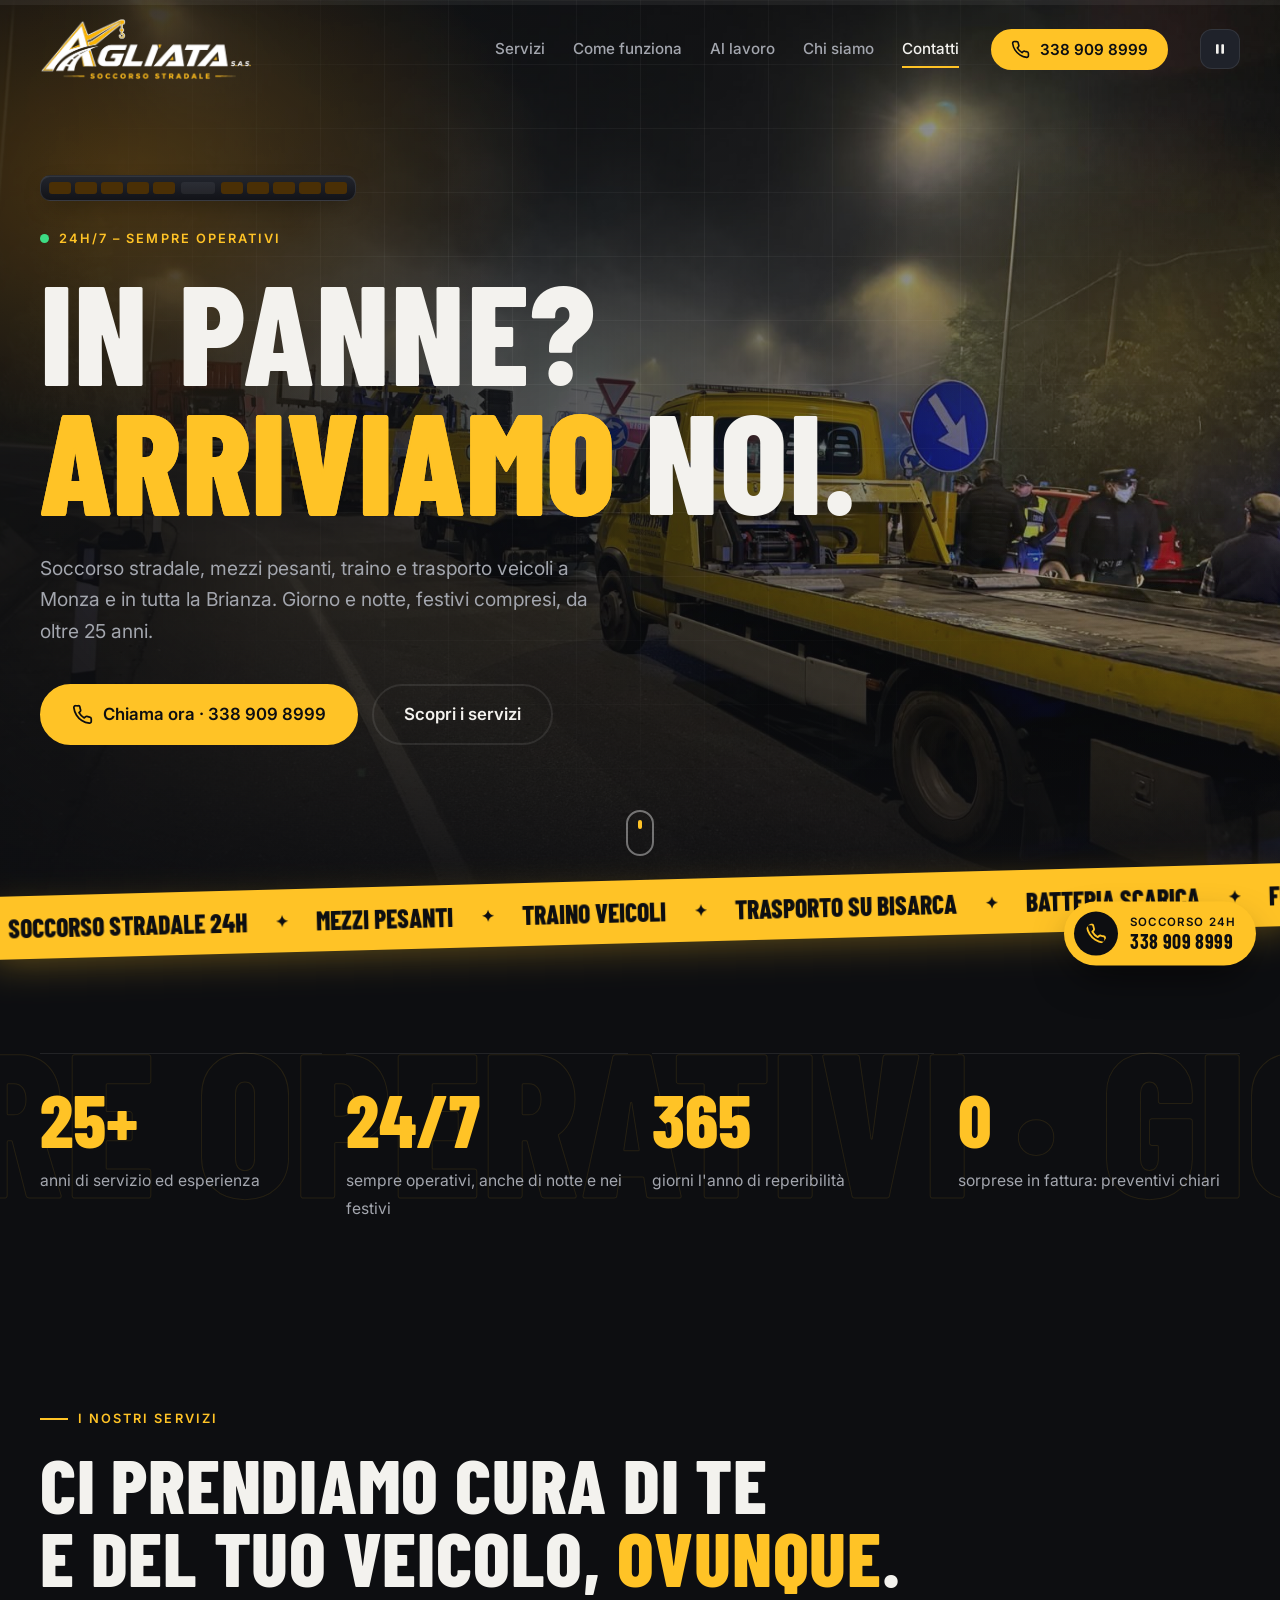
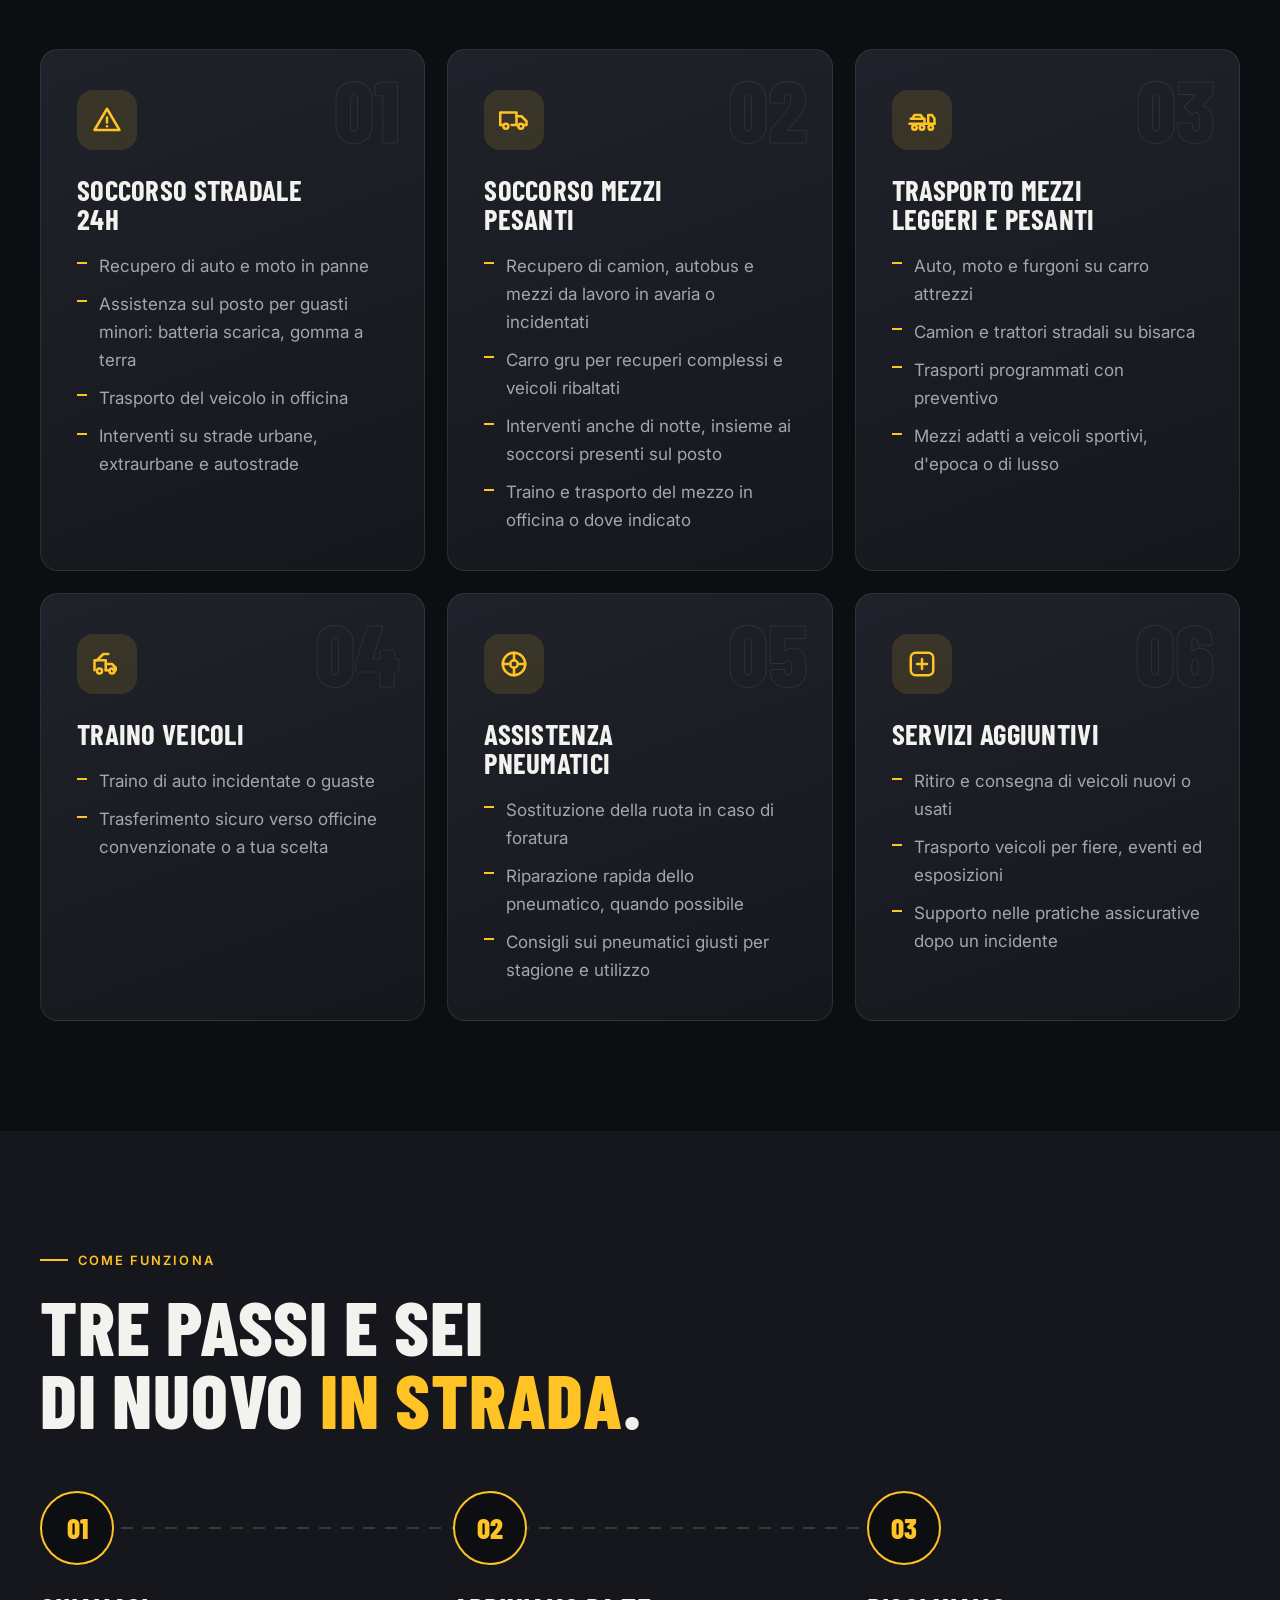
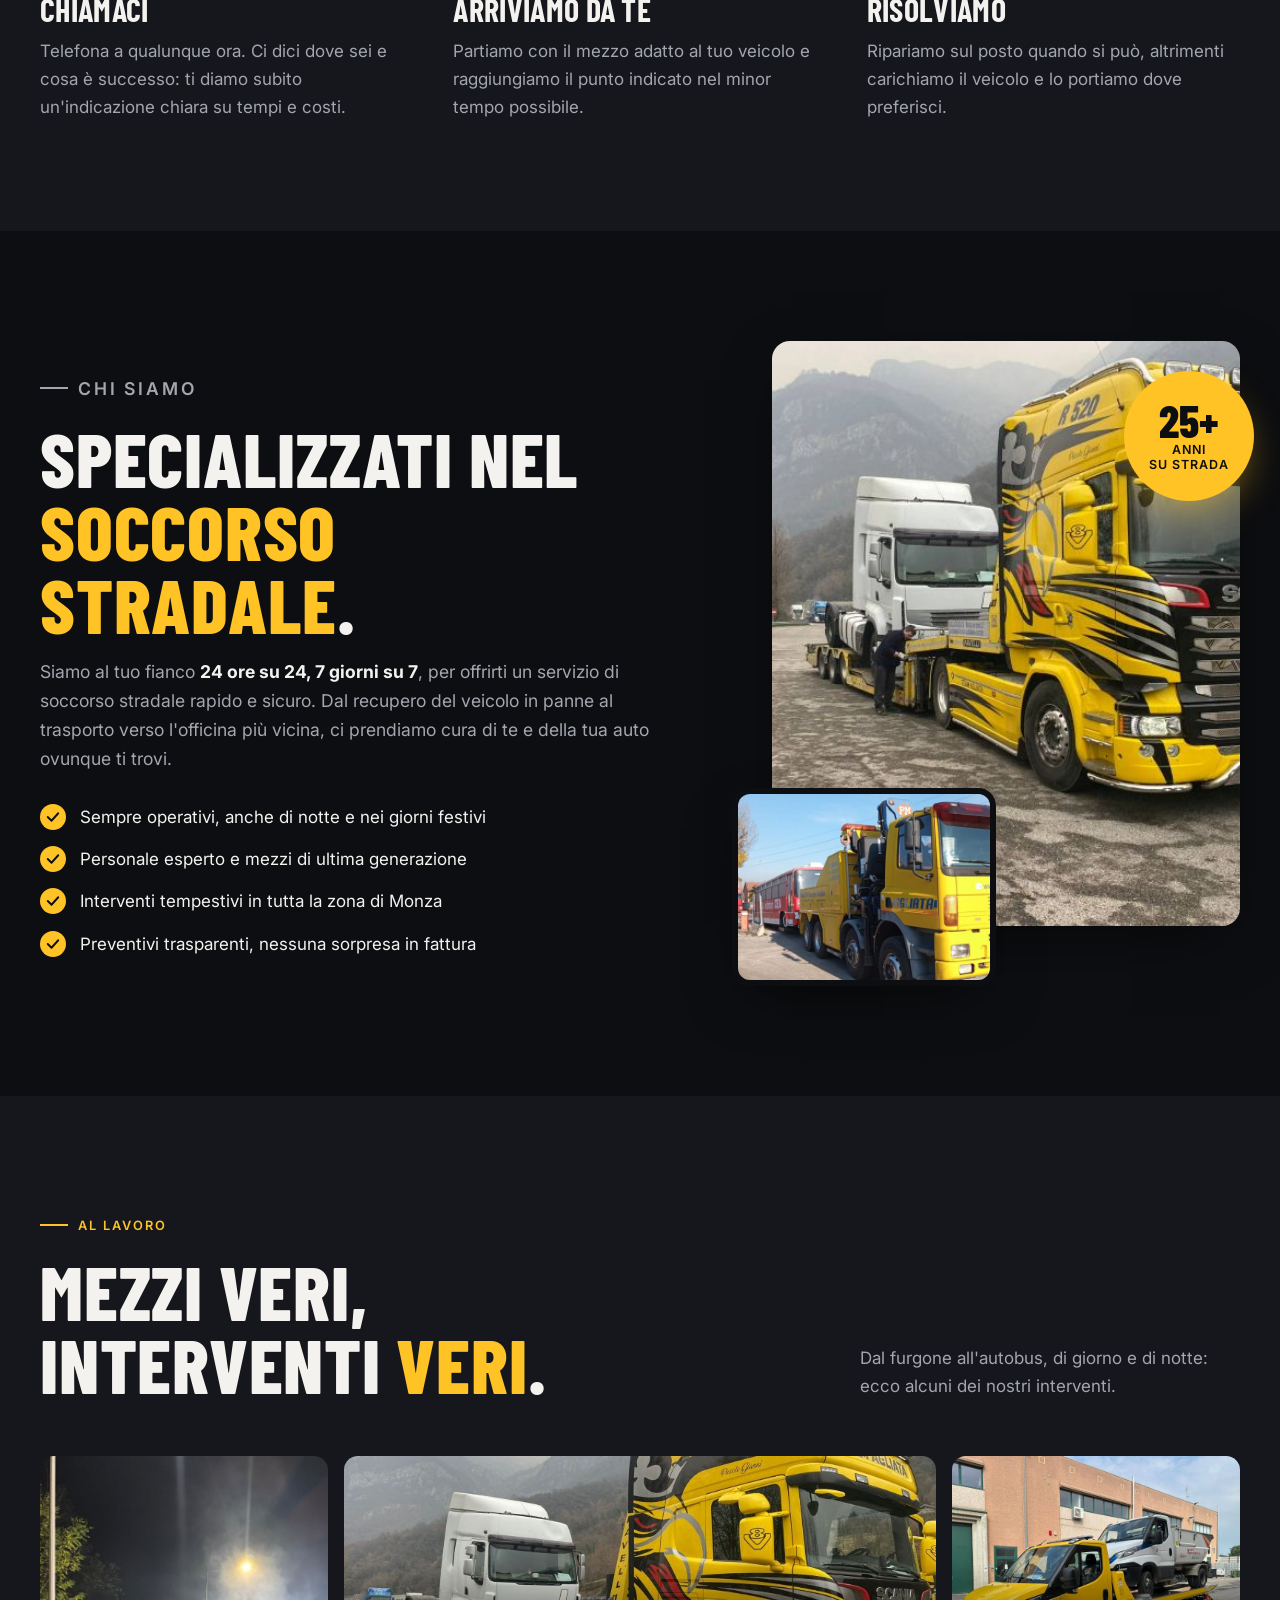
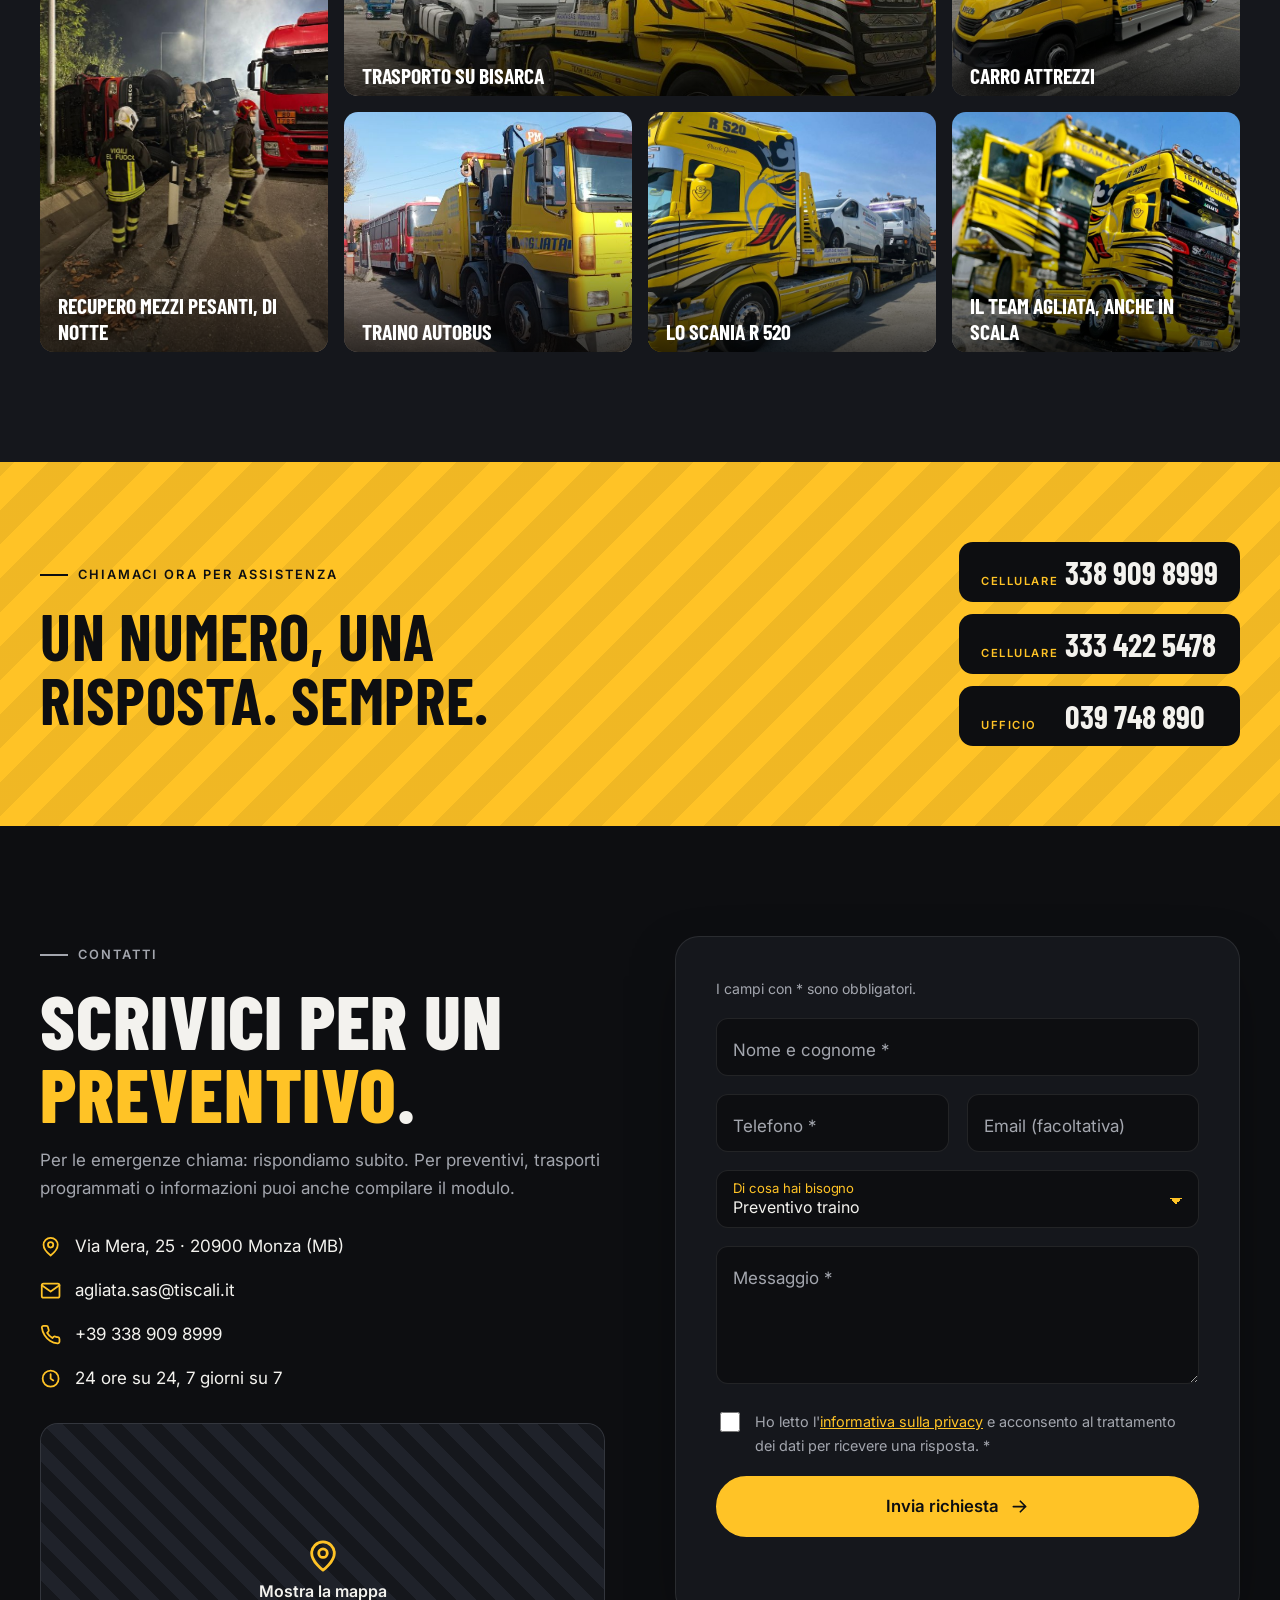
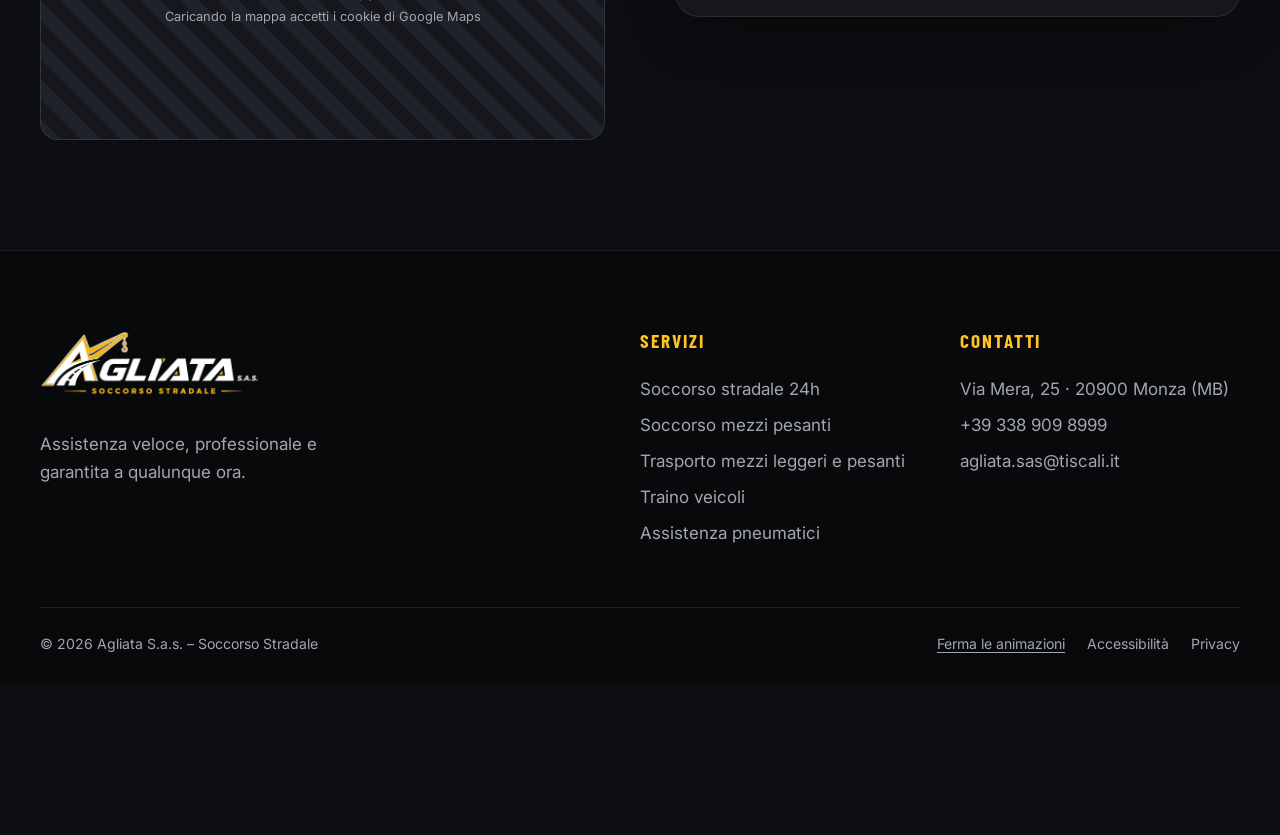
==== commit baa8c179: "Apertura: il carro gru porta e cala "noi." al suo posto - Carro gru disegnato in SVG (giallo, scritt" ====
--- a/index.html
+++ b/index.html
@@ -15,7 +15,7 @@
   <link rel="preconnect" href="https://fonts.googleapis.com">
   <link rel="preconnect" href="https://fonts.gstatic.com" crossorigin>
   <link href="https://fonts.googleapis.com/css2?family=Barlow+Condensed:wght@600;700;800&family=Inter:wght@400;500;600&display=swap" rel="stylesheet">
-  <link rel="stylesheet" href="assets/css/style.css?v=6">
+  <link rel="stylesheet" href="assets/css/style.css?v=9">
   <script>document.documentElement.classList.add('js');try{if(localStorage.getItem('animazioni')==='ferme')document.documentElement.classList.add('ferme')}catch(e){}</script>
   <script type="application/ld+json">
   {
@@ -96,7 +96,32 @@
       <p class="etichetta rivela"><span class="pallino" aria-hidden="true"></span> 24h/7 – Sempre operativi</p>
       <h1 class="apertura__titolo">
         <span class="riga"><span class="parola"><span>In</span></span> <span class="parola"><span>panne?</span></span></span>
-        <span class="riga"><span class="parola"><span><em>Arriviamo</em></span></span> <span class="parola"><span>noi.</span></span></span>
+        <span class="riga"><span class="parola"><span><em>Arriviamo</em></span></span> <span class="noi" data-attesa><span class="noi__testo">noi.</span><span class="noi__base" aria-hidden="true"></span></span></span>
+        <!-- carro gru che porta "noi." al suo posto (decorativo, gestito da main.js) -->
+        <span class="carro" aria-hidden="true">
+          <svg viewBox="0 0 400 200" class="carro__disegno">
+            <!-- braccio della gru -->
+            <path d="M152 112 L12 10" class="carro__braccio-ombra"/>
+            <path d="M152 112 L12 10" class="carro__braccio"/>
+            <circle cx="12" cy="10" r="7" class="carro__puleggia"/>
+            <rect x="138" y="98" width="34" height="22" rx="3" class="carro__torretta"/>
+            <!-- telaio e cassone -->
+            <rect x="128" y="160" width="262" height="12" class="carro__telaio"/>
+            <rect x="134" y="118" width="152" height="44" rx="3" class="carro__cassone"/>
+            <rect x="134" y="148" width="152" height="6" class="carro__fascia"/>
+            <text x="210" y="143" class="carro__scritta">AGLIATA</text>
+            <!-- cabina -->
+            <path d="M290 162V100q0-8 8-8h52q10 0 16 10l22 38q4 6 4 14v8Z" class="carro__cabina"/>
+            <path d="M302 102h46q6 0 10 6l14 24h-70Z" class="carro__vetro"/>
+            <rect x="316" y="84" width="28" height="8" rx="3" class="carro__lampeggiante"/>
+            <rect x="384" y="146" width="8" height="8" rx="2" class="carro__faro"/>
+            <!-- ruote -->
+            <g class="carro__ruota"><circle cx="175" cy="182" r="17"/><circle cx="175" cy="182" r="7" class="carro__mozzo"/><path d="M175 167v30M160 182h30" class="carro__raggi"/></g>
+            <g class="carro__ruota"><circle cx="215" cy="182" r="17"/><circle cx="215" cy="182" r="7" class="carro__mozzo"/><path d="M215 167v30M200 182h30" class="carro__raggi"/></g>
+            <g class="carro__ruota"><circle cx="345" cy="182" r="17"/><circle cx="345" cy="182" r="7" class="carro__mozzo"/><path d="M345 167v30M330 182h30" class="carro__raggi"/></g>
+          </svg>
+          <span class="carro__cavo"><svg viewBox="0 0 20 28" class="carro__gancio"><path d="M10 0v10M10 10a6 6 0 1 1-6 6" /></svg></span>
+        </span>
       </h1>
       <p class="apertura__testo rivela">Soccorso stradale, mezzi pesanti, traino e trasporto veicoli a Monza e in tutta la Brianza.
         Giorno e notte, festivi compresi, da oltre 25 anni.</p>
@@ -493,6 +518,6 @@
   <symbol id="i-freccia" viewBox="0 0 24 24"><path fill="none" stroke="currentColor" stroke-width="2" stroke-linecap="round" stroke-linejoin="round" d="M5 12h14m-6-6 6 6-6 6"/></symbol>
 </svg>
 
-<script src="assets/js/main.js?v=5" defer></script>
+<script src="assets/js/main.js?v=9" defer></script>
 </body>
 </html>
--- a/assets/css/style.css
+++ b/assets/css/style.css
@@ -530,7 +530,46 @@
 .apertura__titolo .riga:nth-child(1) .parola:nth-child(1) > span { animation-delay: .15s; }
 .apertura__titolo .riga:nth-child(1) .parola:nth-child(2) > span { animation-delay: .27s; }
 .apertura__titolo .riga:nth-child(2) .parola:nth-child(1) > span { animation-delay: .45s; }
-.apertura__titolo .riga:nth-child(2) .parola:nth-child(2) > span { animation-delay: .57s; }
+
+/* "noi." portato dal carro gru (movimento gestito da main.js) */
+.apertura__titolo { position: relative; }
+.noi { display: inline-block; position: relative; will-change: transform; }
+.noi__testo { display: inline-block; transform-origin: 50% 0; }
+.noi__base { display: inline-block; width: 0; height: 0; vertical-align: baseline; }
+/* nascosto finché parte l'animazione; se lo script non parte, compare comunque dopo 4 s */
+.js .noi[data-attesa] { opacity: 0; animation: compari-noi 0s 4s forwards; }
+@keyframes compari-noi { to { opacity: 1; } }
+
+.carro {
+  position: absolute; left: 0; top: 0; z-index: 3; display: none; pointer-events: none;
+  will-change: transform;
+}
+.carro.attivo { display: block; }
+.carro__disegno { width: 100%; height: 100%; overflow: visible; }
+.carro__braccio { stroke: var(--giallo); stroke-width: 11; stroke-linecap: round; }
+.carro__braccio-ombra { stroke: #1a1b20; stroke-width: 15; stroke-linecap: round; }
+.carro__puleggia { fill: #2b2e37; stroke: var(--giallo); stroke-width: 3; }
+.carro__torretta, .carro__telaio { fill: #2b2e37; }
+.carro__cassone, .carro__cabina { fill: var(--giallo); stroke: #1a1b20; stroke-width: 3; }
+.carro__fascia { fill: #1a1b20; }
+.carro__scritta { font: 800 24px var(--titoli); letter-spacing: .06em; fill: #1a1b20; text-anchor: middle; }
+.carro__vetro { fill: #1c2230; }
+.carro__faro { fill: #fffbe6; }
+.carro__lampeggiante { fill: #ff8a00; animation: lampeggiante-carro .5s steps(1) infinite; }
+@keyframes lampeggiante-carro { 50% { fill: #ffd76a; } }
+.carro__ruota { transform-box: fill-box; transform-origin: center; }
+.carro__ruota circle { fill: #111; }
+.carro__ruota .carro__mozzo { fill: #8a8f99; }
+.carro__raggi { stroke: #3a3d45; stroke-width: 3; }
+.carro__cavo {
+  position: absolute; width: 3px; transform: translateX(-50%); background: #d4d7dd;
+  box-shadow: 0 0 0 1px rgba(0, 0, 0, .35);
+}
+.carro__gancio {
+  position: absolute; left: 50%; top: 100%; width: 18px; height: 26px; max-width: none; transform: translate(-50%, -2px);
+  overflow: visible; fill: none; stroke: #d4d7dd; stroke-width: 4; stroke-linecap: round;
+  filter: drop-shadow(0 1px 1px rgba(0, 0, 0, .6));
+}
 @keyframes sali { to { transform: none; } }
 
 /* barra a LED come sul tetto di un carro attrezzi: doppio lampo, alternato sinistra/destra.
@@ -723,6 +762,7 @@
 }
 html.ferme { scroll-behavior: auto; }
 .ferme .rivela { opacity: 1 !important; transform: none !important; }
+.ferme .noi[data-attesa] { opacity: 1; }
 
 
 @media (prefers-reduced-motion: reduce) {
@@ -730,4 +770,5 @@
   html { scroll-behavior: auto; }
   .js .rivela { opacity: 1; transform: none; }
   .apertura__titolo .parola > span { transform: none; }
-}
+  .js .noi[data-attesa] { opacity: 1; animation: none; }
+}
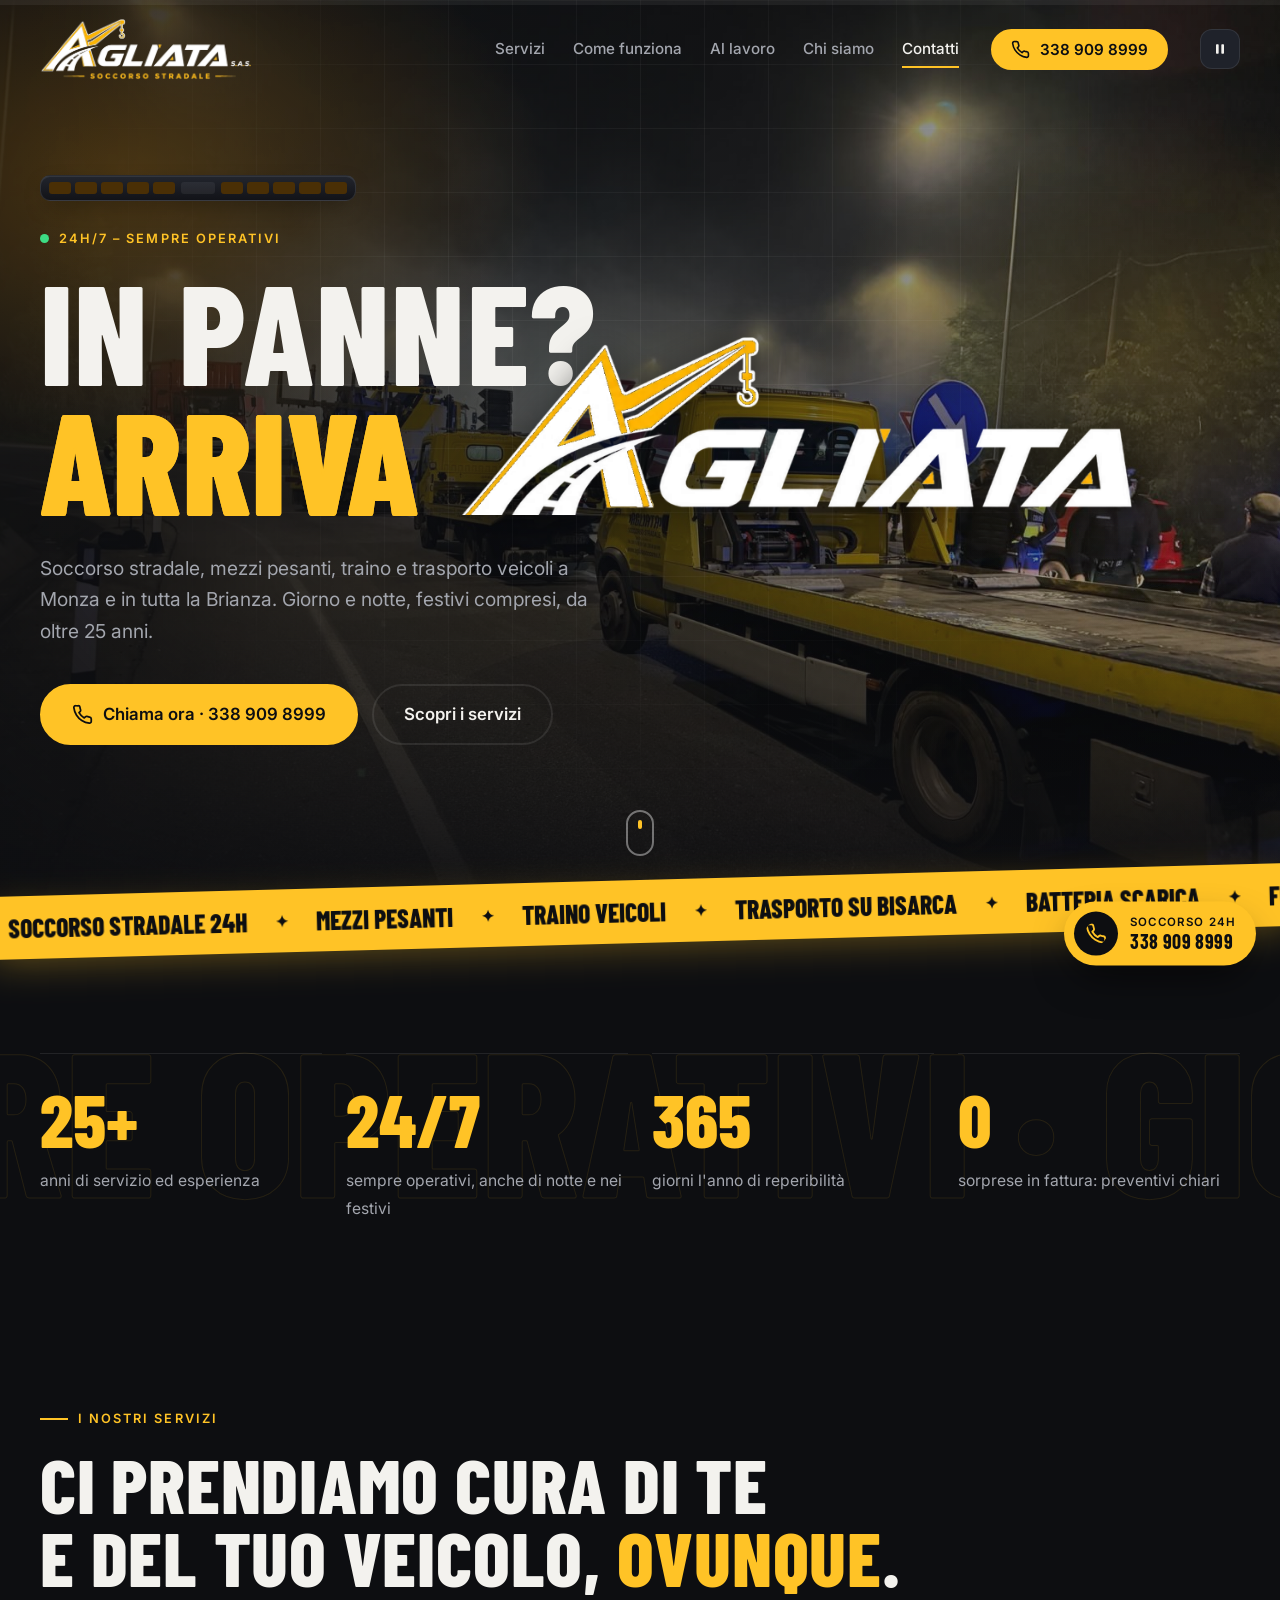
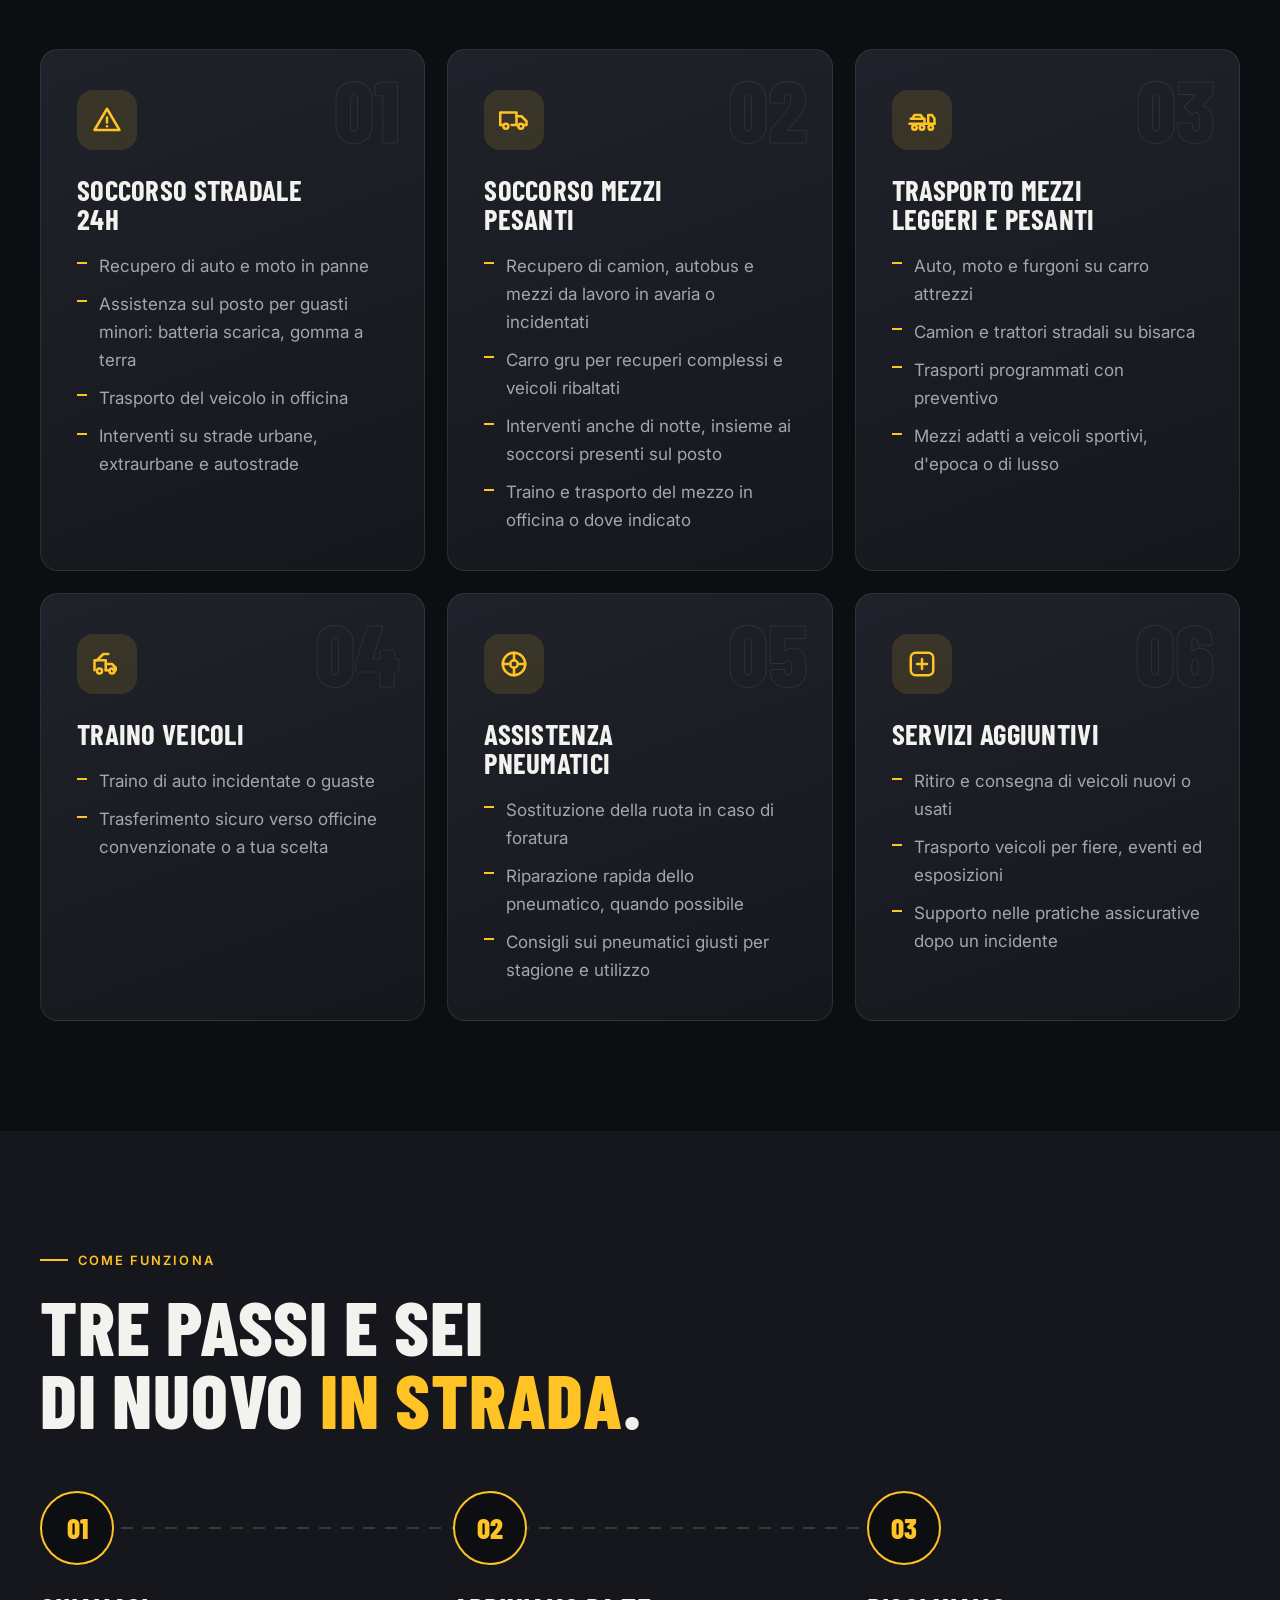
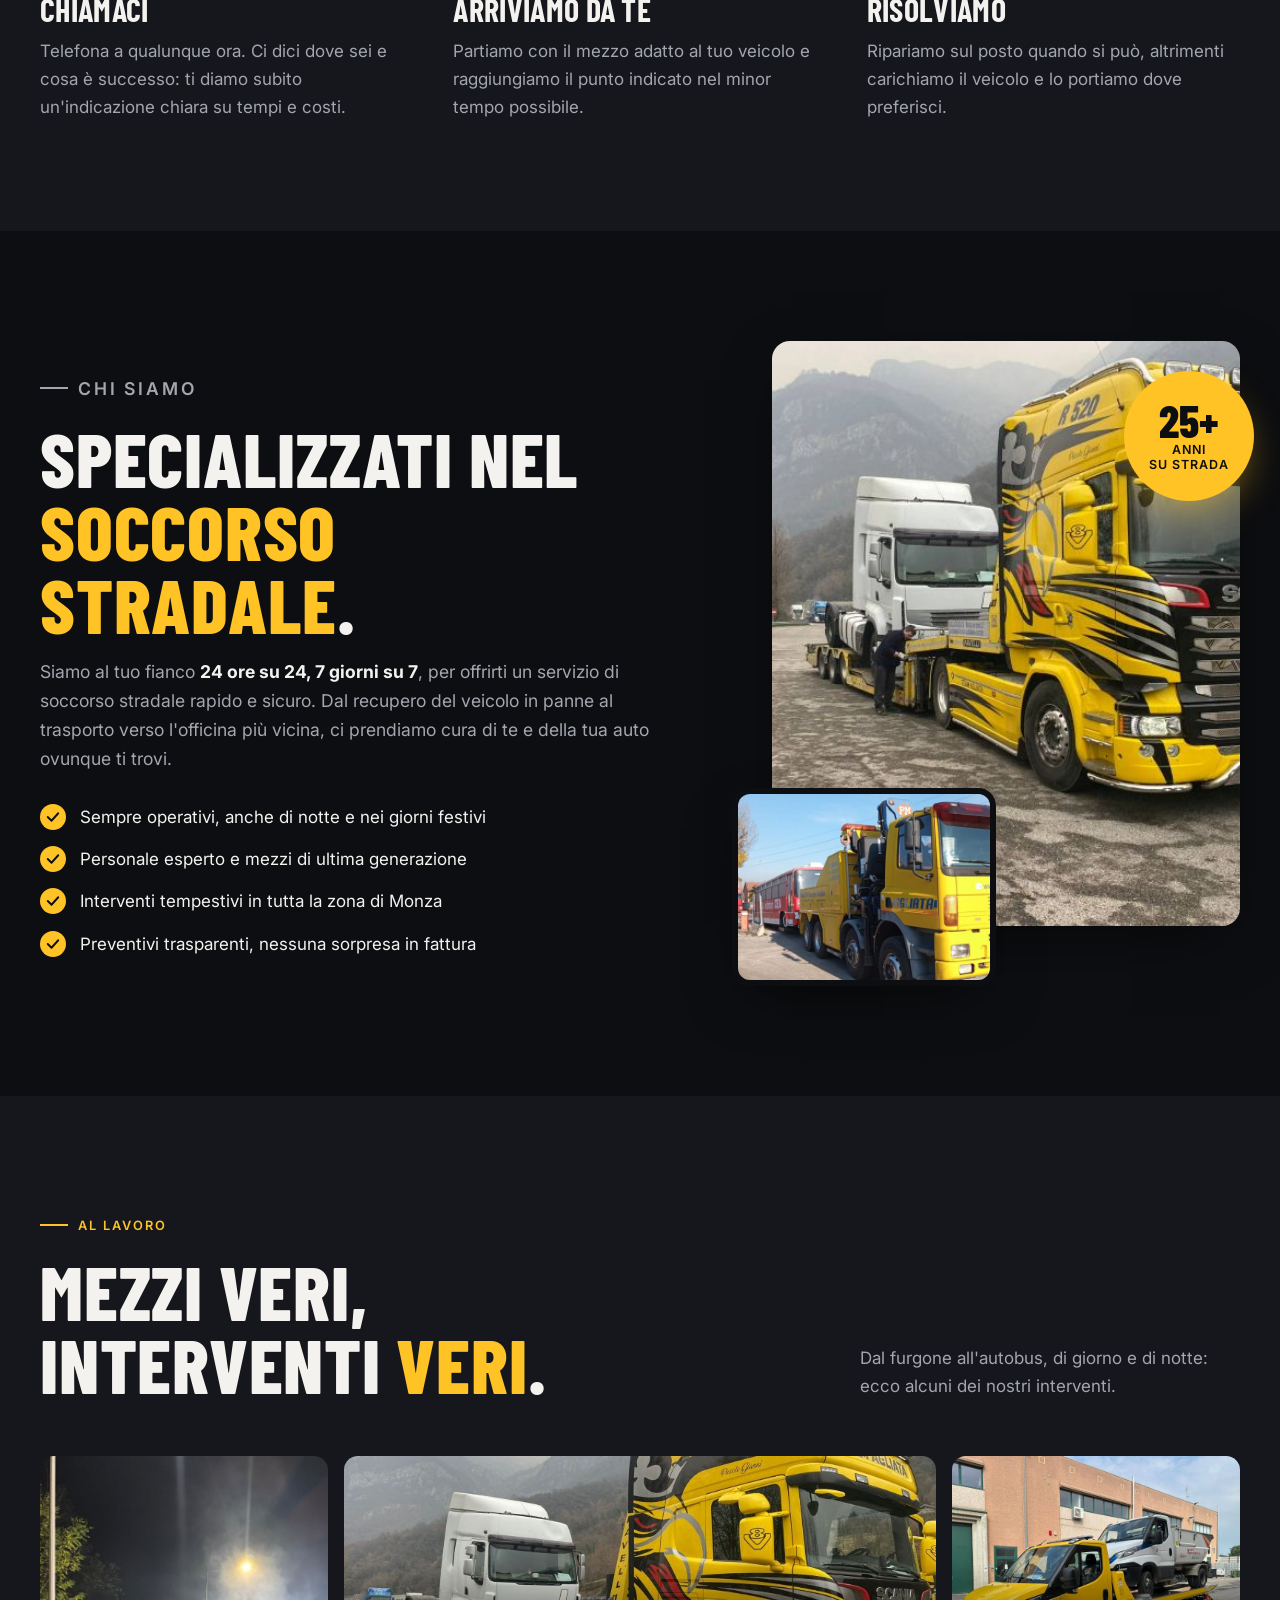
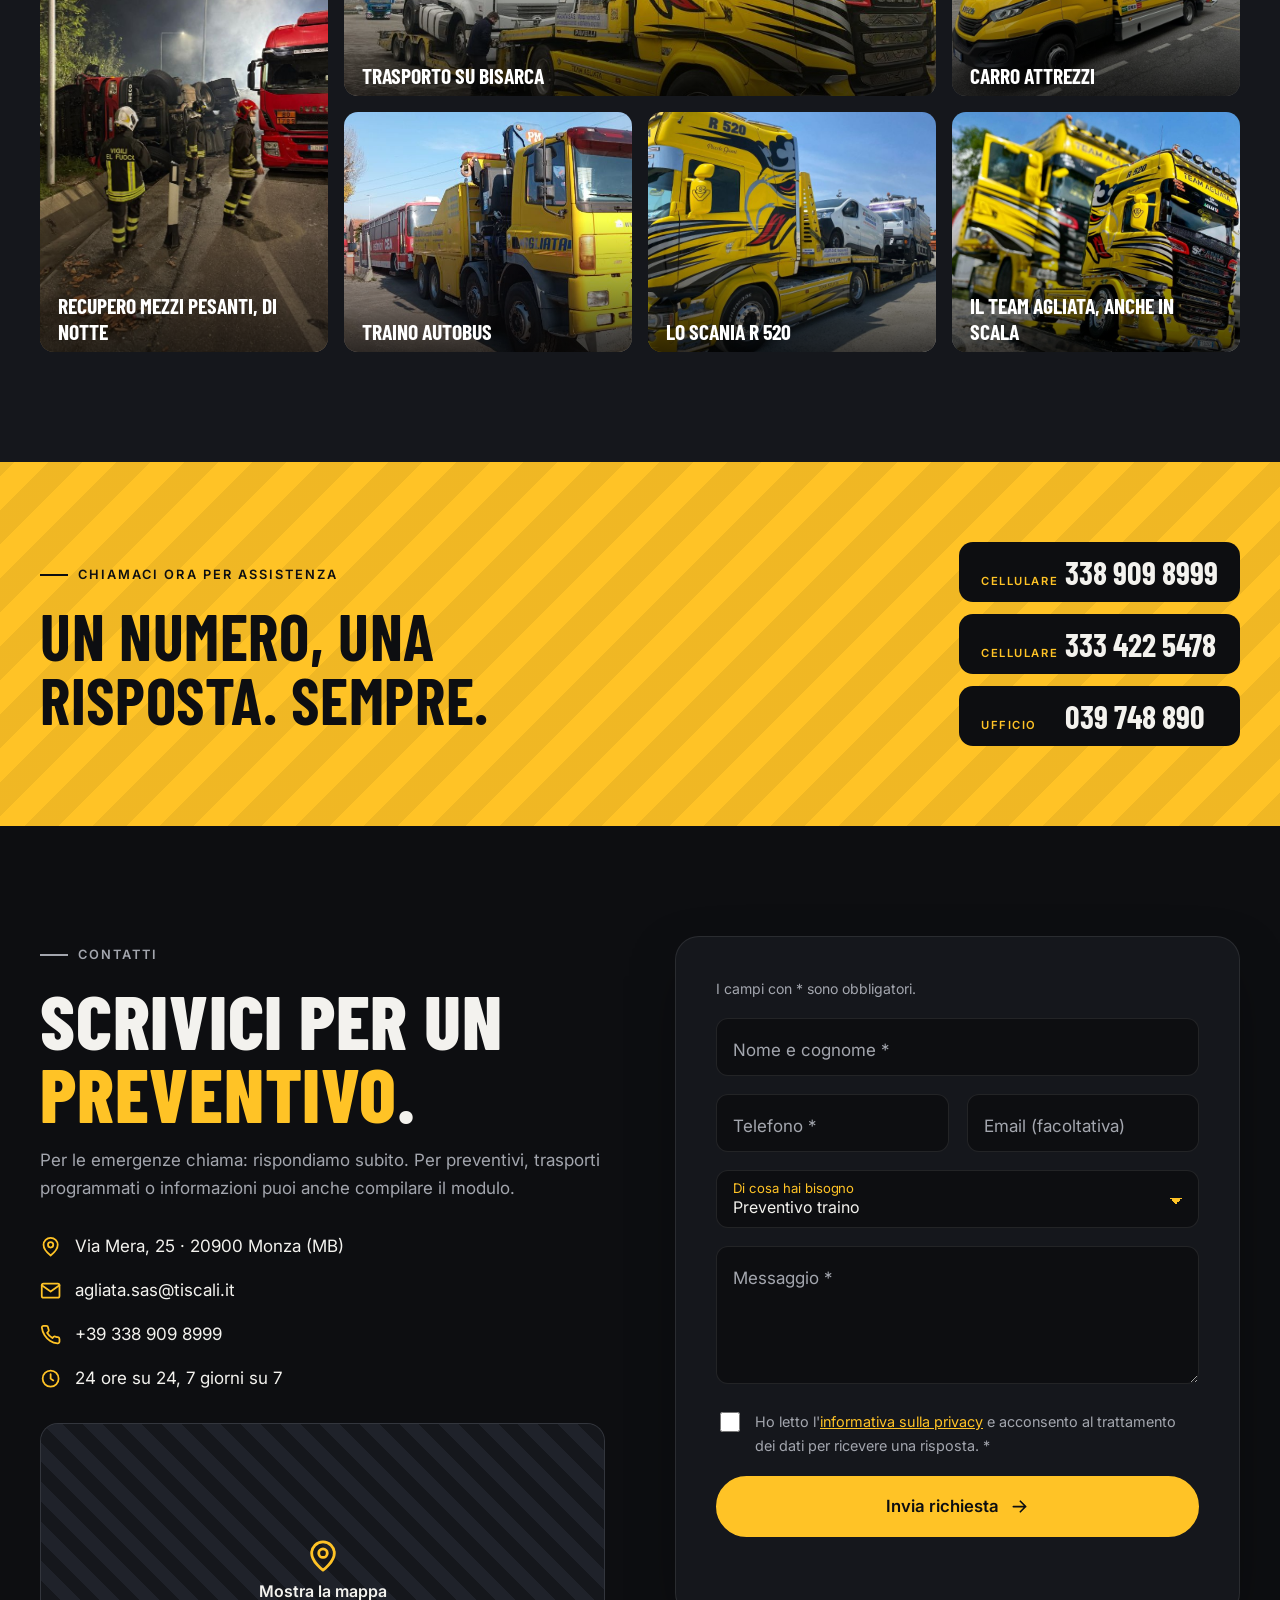
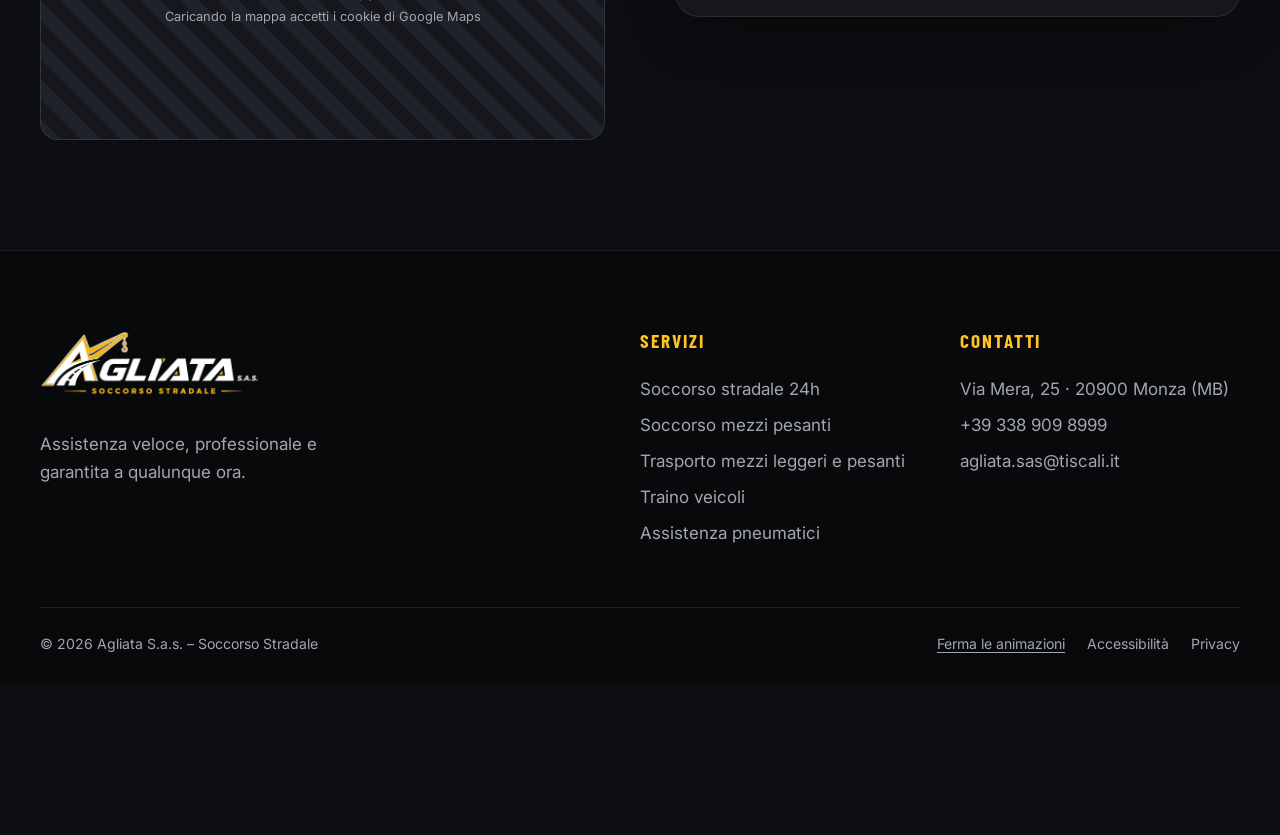
==== commit 032b9474: "Titolo "In panne? Arriva Agliata" con il lettering del logo - La scritta AGLIATA del logo (con la A " ====
--- a/index.html
+++ b/index.html
@@ -15,7 +15,7 @@
   <link rel="preconnect" href="https://fonts.googleapis.com">
   <link rel="preconnect" href="https://fonts.gstatic.com" crossorigin>
   <link href="https://fonts.googleapis.com/css2?family=Barlow+Condensed:wght@600;700;800&family=Inter:wght@400;500;600&display=swap" rel="stylesheet">
-  <link rel="stylesheet" href="assets/css/style.css?v=9">
+  <link rel="stylesheet" href="assets/css/style.css?v=11">
   <script>document.documentElement.classList.add('js');try{if(localStorage.getItem('animazioni')==='ferme')document.documentElement.classList.add('ferme')}catch(e){}</script>
   <script type="application/ld+json">
   {
@@ -96,31 +96,36 @@
       <p class="etichetta rivela"><span class="pallino" aria-hidden="true"></span> 24h/7 – Sempre operativi</p>
       <h1 class="apertura__titolo">
         <span class="riga"><span class="parola"><span>In</span></span> <span class="parola"><span>panne?</span></span></span>
-        <span class="riga"><span class="parola"><span><em>Arriviamo</em></span></span> <span class="noi" data-attesa><span class="noi__testo">noi.</span><span class="noi__base" aria-hidden="true"></span></span></span>
-        <!-- carro gru che porta "noi." al suo posto (decorativo, gestito da main.js) -->
+        <span class="riga"><span class="parola"><span><em>Arriva</em></span></span> <span class="nome" data-attesa><img class="nome__logo" src="assets/img/scritta-agliata.png" alt="Agliata" width="804" height="214"><span class="nome__base" aria-hidden="true"></span></span></span>
+        <!-- carro gru che porta la scritta Agliata al suo posto (decorativo, gestito da main.js) -->
         <span class="carro" aria-hidden="true">
-          <svg viewBox="0 0 400 200" class="carro__disegno">
+          <svg viewBox="0 0 560 300" class="carro__disegno">
             <!-- braccio della gru -->
-            <path d="M152 112 L12 10" class="carro__braccio-ombra"/>
-            <path d="M152 112 L12 10" class="carro__braccio"/>
+            <path d="M312 212 L12 10" class="carro__braccio-ombra"/>
+            <path d="M312 212 L12 10" class="carro__braccio"/>
+            <path d="M300 204 L150 103" class="carro__braccio-luce"/>
             <circle cx="12" cy="10" r="7" class="carro__puleggia"/>
-            <rect x="138" y="98" width="34" height="22" rx="3" class="carro__torretta"/>
+            <rect x="298" y="198" width="34" height="22" rx="3" class="carro__torretta"/>
             <!-- telaio e cassone -->
-            <rect x="128" y="160" width="262" height="12" class="carro__telaio"/>
-            <rect x="134" y="118" width="152" height="44" rx="3" class="carro__cassone"/>
-            <rect x="134" y="148" width="152" height="6" class="carro__fascia"/>
-            <text x="210" y="143" class="carro__scritta">AGLIATA</text>
+            <rect x="288" y="260" width="262" height="12" class="carro__telaio"/>
+            <rect x="294" y="218" width="152" height="44" rx="3" class="carro__cassone"/>
+            <rect x="294" y="248" width="152" height="6" class="carro__fascia"/>
+            <text x="370" y="243" class="carro__scritta">AGLIATA</text>
             <!-- cabina -->
-            <path d="M290 162V100q0-8 8-8h52q10 0 16 10l22 38q4 6 4 14v8Z" class="carro__cabina"/>
-            <path d="M302 102h46q6 0 10 6l14 24h-70Z" class="carro__vetro"/>
-            <rect x="316" y="84" width="28" height="8" rx="3" class="carro__lampeggiante"/>
-            <rect x="384" y="146" width="8" height="8" rx="2" class="carro__faro"/>
+            <path d="M450 262V200q0-8 8-8h52q10 0 16 10l22 38q4 6 4 14v8Z" class="carro__cabina"/>
+            <path d="M462 202h46q6 0 10 6l14 24h-70Z" class="carro__vetro"/>
+            <rect x="476" y="184" width="28" height="8" rx="3" class="carro__lampeggiante"/>
+            <rect x="544" y="246" width="8" height="8" rx="2" class="carro__faro"/>
             <!-- ruote -->
-            <g class="carro__ruota"><circle cx="175" cy="182" r="17"/><circle cx="175" cy="182" r="7" class="carro__mozzo"/><path d="M175 167v30M160 182h30" class="carro__raggi"/></g>
-            <g class="carro__ruota"><circle cx="215" cy="182" r="17"/><circle cx="215" cy="182" r="7" class="carro__mozzo"/><path d="M215 167v30M200 182h30" class="carro__raggi"/></g>
-            <g class="carro__ruota"><circle cx="345" cy="182" r="17"/><circle cx="345" cy="182" r="7" class="carro__mozzo"/><path d="M345 167v30M330 182h30" class="carro__raggi"/></g>
+            <g class="carro__ruota"><circle cx="335" cy="282" r="17"/><circle cx="335" cy="282" r="7" class="carro__mozzo"/><path d="M335 267v30M320 282h30" class="carro__raggi"/></g>
+            <g class="carro__ruota"><circle cx="375" cy="282" r="17"/><circle cx="375" cy="282" r="7" class="carro__mozzo"/><path d="M375 267v30M360 282h30" class="carro__raggi"/></g>
+            <g class="carro__ruota"><circle cx="505" cy="282" r="17"/><circle cx="505" cy="282" r="7" class="carro__mozzo"/><path d="M505 267v30M490 282h30" class="carro__raggi"/></g>
           </svg>
-          <span class="carro__cavo"><svg viewBox="0 0 20 28" class="carro__gancio"><path d="M10 0v10M10 10a6 6 0 1 1-6 6" /></svg></span>
+          <span class="carro__cavo">
+            <svg viewBox="0 0 20 28" class="carro__gancio"><path d="M10 0v10M10 10a6 6 0 1 1-6 6"/></svg>
+            <!-- funi che reggono la scritta: le misure le mette main.js -->
+            <svg class="carro__funi"><line/><line/></svg>
+          </span>
         </span>
       </h1>
       <p class="apertura__testo rivela">Soccorso stradale, mezzi pesanti, traino e trasporto veicoli a Monza e in tutta la Brianza.
@@ -518,6 +523,6 @@
   <symbol id="i-freccia" viewBox="0 0 24 24"><path fill="none" stroke="currentColor" stroke-width="2" stroke-linecap="round" stroke-linejoin="round" d="M5 12h14m-6-6 6 6-6 6"/></symbol>
 </svg>
 
-<script src="assets/js/main.js?v=9" defer></script>
+<script src="assets/js/main.js?v=10" defer></script>
 </body>
 </html>
--- a/assets/css/style.css
+++ b/assets/css/style.css
@@ -531,14 +531,20 @@
 .apertura__titolo .riga:nth-child(1) .parola:nth-child(2) > span { animation-delay: .27s; }
 .apertura__titolo .riga:nth-child(2) .parola:nth-child(1) > span { animation-delay: .45s; }
 
-/* "noi." portato dal carro gru (movimento gestito da main.js) */
+/* scritta Agliata (lettering del logo) portata dal carro gru (movimento gestito da main.js) */
 .apertura__titolo { position: relative; }
-.noi { display: inline-block; position: relative; will-change: transform; }
-.noi__testo { display: inline-block; transform-origin: 50% 0; }
-.noi__base { display: inline-block; width: 0; height: 0; vertical-align: baseline; }
+.nome { display: inline-block; position: relative; will-change: transform; }
+/* le lettere del logo occupano circa il 54% inferiore dell'immagine: con 1.3em hanno la stessa altezza delle maiuscole;
+   il margine negativo evita che la gru del logo allarghi lo spazio tra le righe */
+.nome__logo {
+  display: inline-block; height: 1.3em; width: auto; max-width: none; margin-top: -.5em;
+  vertical-align: baseline; transform-origin: 50% 0;
+  filter: drop-shadow(0 6px 18px rgba(0, 0, 0, .55));
+}
+.nome__base { display: inline-block; width: 0; height: 0; vertical-align: baseline; }
 /* nascosto finché parte l'animazione; se lo script non parte, compare comunque dopo 4 s */
-.js .noi[data-attesa] { opacity: 0; animation: compari-noi 0s 4s forwards; }
-@keyframes compari-noi { to { opacity: 1; } }
+.js .nome[data-attesa] { opacity: 0; animation: compari-nome 0s 4s forwards; }
+@keyframes compari-nome { to { opacity: 1; } }
 
 .carro {
   position: absolute; left: 0; top: 0; z-index: 3; display: none; pointer-events: none;
@@ -548,6 +554,7 @@
 .carro__disegno { width: 100%; height: 100%; overflow: visible; }
 .carro__braccio { stroke: var(--giallo); stroke-width: 11; stroke-linecap: round; }
 .carro__braccio-ombra { stroke: #1a1b20; stroke-width: 15; stroke-linecap: round; }
+.carro__braccio-luce { stroke: rgba(255, 255, 255, .45); stroke-width: 2.5; stroke-linecap: round; }
 .carro__puleggia { fill: #2b2e37; stroke: var(--giallo); stroke-width: 3; }
 .carro__torretta, .carro__telaio { fill: #2b2e37; }
 .carro__cassone, .carro__cabina { fill: var(--giallo); stroke: #1a1b20; stroke-width: 3; }
@@ -565,6 +572,11 @@
   position: absolute; width: 3px; transform: translateX(-50%); background: #d4d7dd;
   box-shadow: 0 0 0 1px rgba(0, 0, 0, .35);
 }
+.carro__funi {
+  position: absolute; top: 100%; left: 50%; overflow: visible; max-width: none;
+  fill: none; stroke: #d4d7dd; stroke-width: 2.5; stroke-linecap: round;
+  filter: drop-shadow(0 1px 1px rgba(0, 0, 0, .6));
+}
 .carro__gancio {
   position: absolute; left: 50%; top: 100%; width: 18px; height: 26px; max-width: none; transform: translate(-50%, -2px);
   overflow: visible; fill: none; stroke: #d4d7dd; stroke-width: 4; stroke-linecap: round;
@@ -678,6 +690,9 @@
   .passi__camion { display: none; }
 }
 @media (max-width: 640px) {
+  /* su telefono la scritta Agliata ha una riga tutta sua, così la gru del logo non copre "Arriva" */
+  .nome { display: block; width: fit-content; margin-top: .12em; }
+  .nome__logo { margin-top: 0; }
   .chiama-fluttuante { display: none; }
   .servizio__foto { opacity: .18; transform: none; }
   .servizio--foto::after { opacity: 1; background: linear-gradient(180deg, rgba(13, 14, 17, .55), rgba(13, 14, 17, .92) 55%); }
@@ -762,7 +777,7 @@
 }
 html.ferme { scroll-behavior: auto; }
 .ferme .rivela { opacity: 1 !important; transform: none !important; }
-.ferme .noi[data-attesa] { opacity: 1; }
+.ferme .nome[data-attesa] { opacity: 1; }
 
 
 @media (prefers-reduced-motion: reduce) {
@@ -770,5 +785,5 @@
   html { scroll-behavior: auto; }
   .js .rivela { opacity: 1; transform: none; }
   .apertura__titolo .parola > span { transform: none; }
-  .js .noi[data-attesa] { opacity: 1; animation: none; }
-}
+  .js .nome[data-attesa] { opacity: 1; animation: none; }
+}
